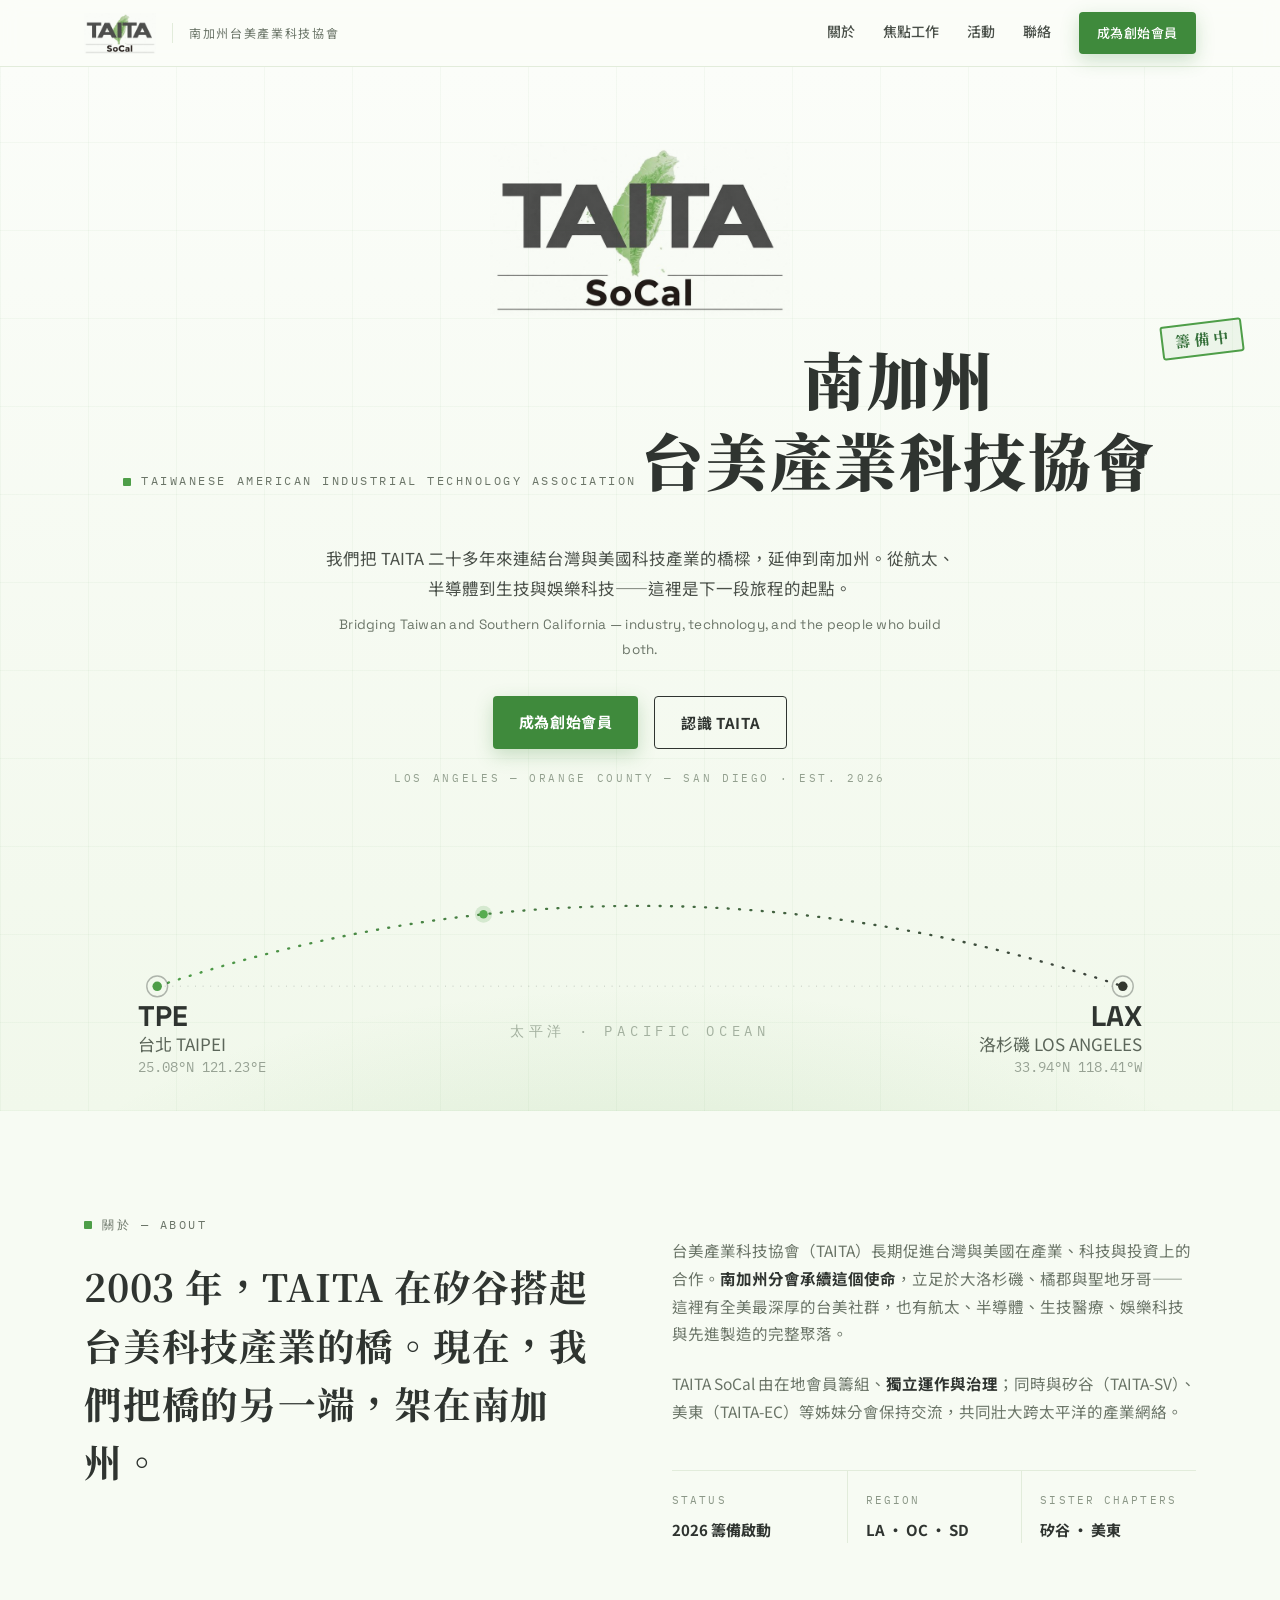
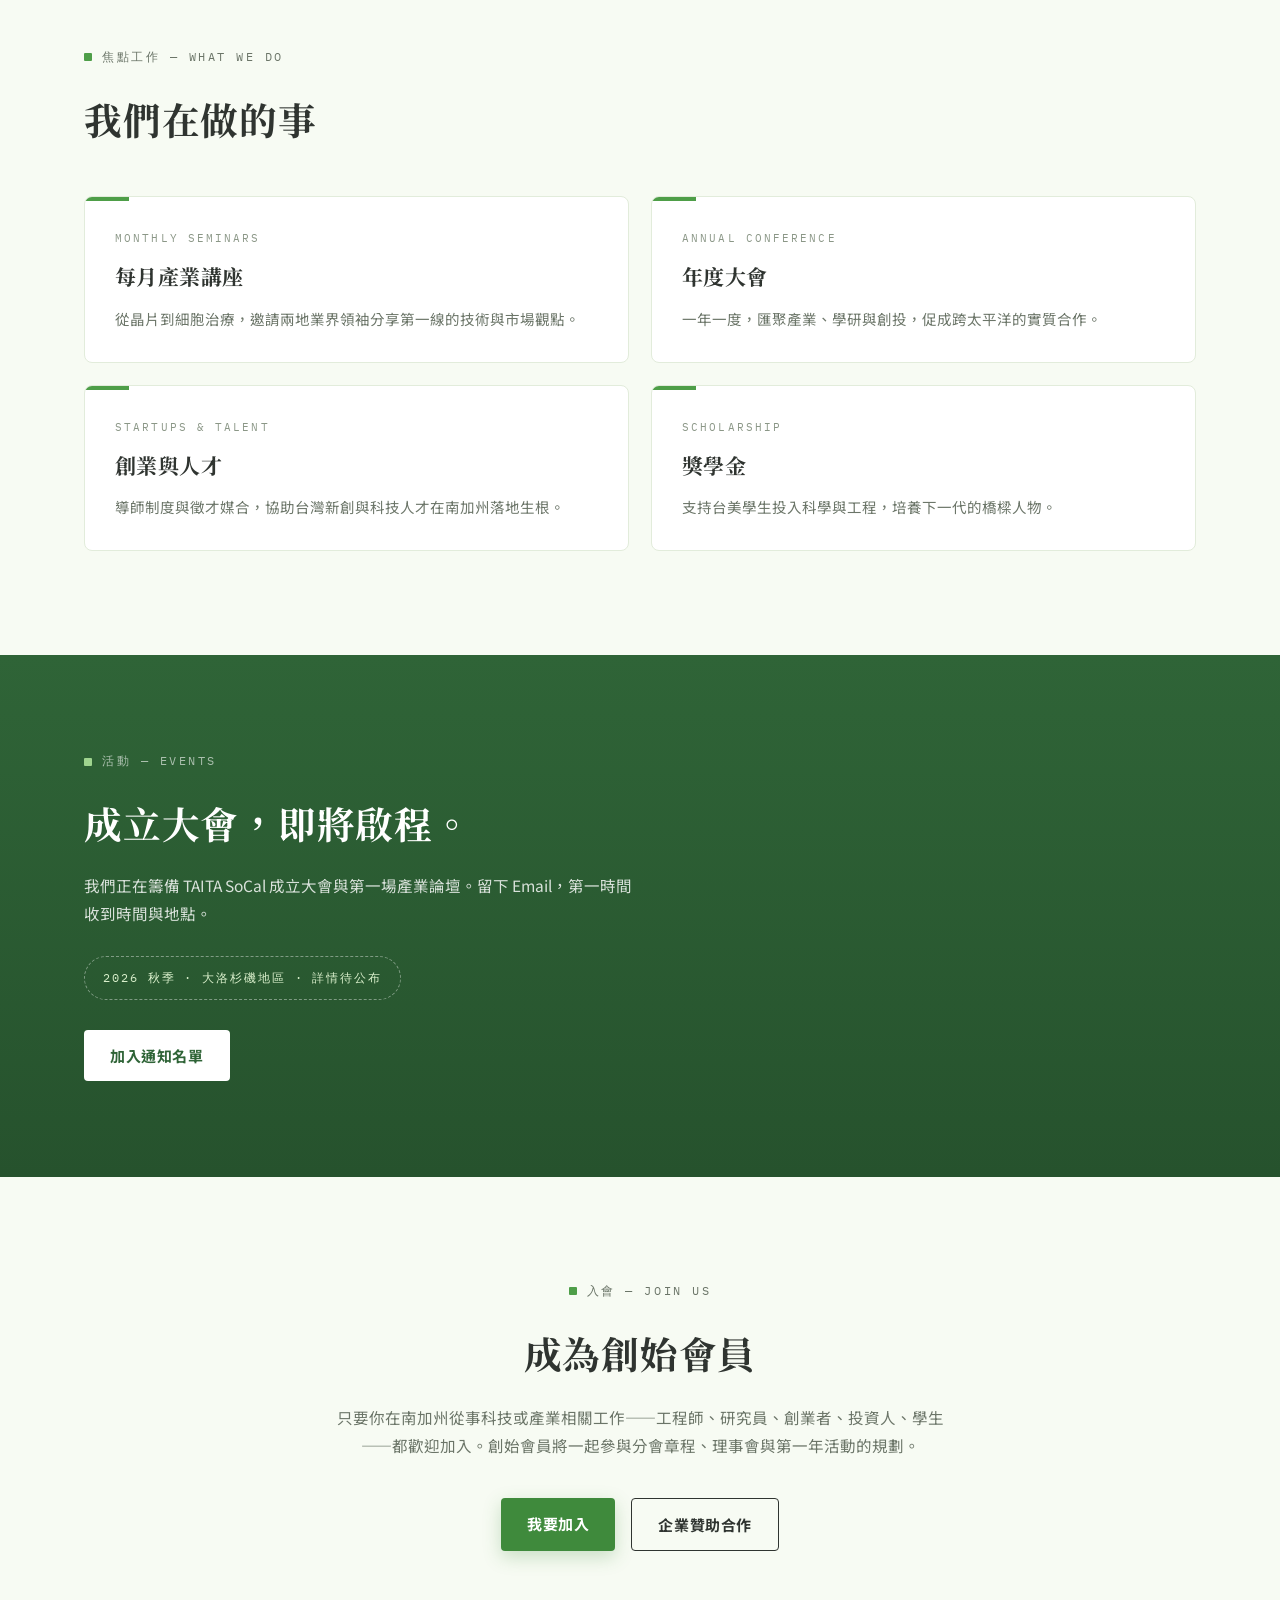
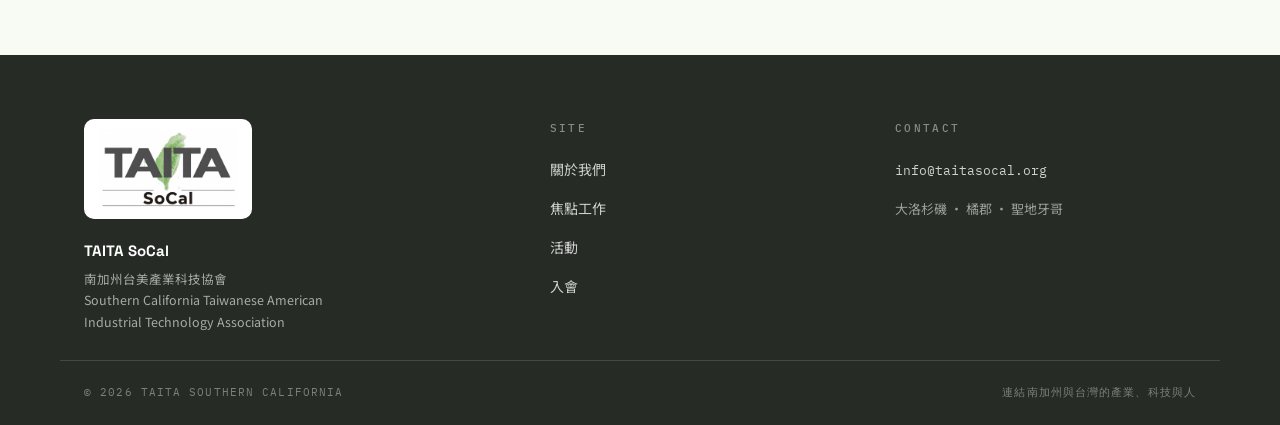
==== index.html @ 372f4e58 "Launch TAITA SoCal website" ====
<!DOCTYPE html>
<html lang="zh-Hant">
<head>
<meta charset="UTF-8">
<meta name="viewport" content="width=device-width, initial-scale=1.0">
<title>TAITA SoCal｜南加州台美產業科技協會</title>
<meta name="description" content="南加州台美產業科技協會 (TAITA SoCal) — 連結南加州與台灣的產業、科技與人。">
<link rel="icon" href="data:image/svg+xml,%3Csvg%20xmlns%3D%22http%3A//www.w3.org/2000/svg%22%20viewBox%3D%220%200%2064%2064%22%3E%3Crect%20width%3D%2264%22%20height%3D%2264%22%20rx%3D%2212%22%20fill%3D%22%234E9E48%22/%3E%3Ctext%20x%3D%2232%22%20y%3D%2246%22%20font-size%3D%2238%22%20font-weight%3D%22700%22%20text-anchor%3D%22middle%22%20fill%3D%22%23fff%22%20font-family%3D%22serif%22%3E%E5%8F%B0%3C/text%3E%3C/svg%3E">
<meta property="og:title" content="TAITA SoCal｜南加州台美產業科技協會">
<meta property="og:description" content="連結南加州與台灣的產業、科技與人。">
<meta property="og:type" content="website">
<meta property="og:url" content="https://taitasocal.org/">
<meta property="og:image" content="https://taitasocal.org/logo.jpg">
<link rel="preconnect" href="https://fonts.googleapis.com">
<link rel="preconnect" href="https://fonts.gstatic.com" crossorigin>
<link href="https://fonts.googleapis.com/css2?family=Noto+Serif+TC:wght@700;900&amp;family=Noto+Sans+TC:wght@400;500;700&amp;family=Space+Grotesk:wght@500;700&amp;family=IBM+Plex+Mono:wght@400;500&amp;display=swap" rel="stylesheet">
<style>
  :root{
    --logo:url("[data-uri]");
    --paper:#F7FBF3;       /* 白色帶一點綠 */
    --paper-top:#FBFDF9;
    --card:#FFFFFF;
    --ink:#2F3430;         /* 會徽深灰 */
    --ink-soft:#4A5049;
    --muted:#6B7568;
    --green:#4E9E48;       /* 會徽台灣島綠 */
    --green-bright:#57AC50;
    --green-deep:#35703A;
    --green-btn:#3F8A3C;
    --band-1:#2F6437;      /* 深綠段落 */
    --band-2:#26522D;
    --line:#E2ECDB;
    --line-ink:rgba(255,255,255,.14);
  }
  *{margin:0;padding:0;box-sizing:border-box}
  html{scroll-behavior:smooth}
  body{
    font-family:'Noto Sans TC','Helvetica Neue',Arial,sans-serif;
    background:var(--paper);
    color:var(--ink);
    line-height:1.8;
    -webkit-font-smoothing:antialiased;
  }
  ::selection{background:var(--green-deep);color:#fff}
  a{color:inherit;text-decoration:none}
  .mono{font-family:'IBM Plex Mono',monospace}
  .en{font-family:'Space Grotesk','Noto Sans TC',sans-serif}
  .logo-bg{
    background-image:var(--logo);
    background-size:contain;background-position:center;background-repeat:no-repeat;
  }

  /* ---------- Nav ---------- */
  .nav{
    position:sticky;top:0;z-index:50;
    background:rgba(251,253,249,.92);
    backdrop-filter:blur(10px);
    border-bottom:1px solid var(--line);
  }
  .nav-inner{
    max-width:1160px;margin:0 auto;padding:12px 24px;
    display:flex;align-items:center;gap:16px;
  }
  .nav-logo{width:72px;height:42px;flex:none;mix-blend-mode:multiply}
  .nav-zh{
    font-size:12px;color:var(--muted);letter-spacing:.14em;
    border-left:1px solid var(--line);padding-left:16px;line-height:1.6;
  }
  .nav-links{margin-left:auto;display:flex;gap:28px;align-items:center}
  .nav-links a{
    color:var(--ink-soft);font-size:14px;font-weight:500;
    padding:6px 0;border-bottom:2px solid transparent;transition:.2s;
  }
  .nav-links a:hover{color:var(--green-deep);border-bottom-color:var(--green)}
  .btn{
    display:inline-block;padding:12px 26px;border-radius:4px;
    font-weight:700;font-size:15px;letter-spacing:.04em;
    transition:transform .18s, box-shadow .18s, background .18s, color .18s;
    cursor:pointer;border:none;
  }
  .btn:hover{transform:translateY(-2px)}
  .btn:focus-visible{outline:3px solid var(--green);outline-offset:2px}
  .btn-green{background:var(--green-btn);color:#fff;box-shadow:0 6px 18px rgba(63,138,60,.25)}
  .btn-green:hover{background:var(--green-bright)}
  .btn-ink{border:1.5px solid var(--ink);color:var(--ink);background:transparent}
  .btn-ink:hover{background:var(--ink);color:#fff}
  .btn-white{background:#fff;color:var(--band-1)}
  .btn-white:hover{background:#EFF7EA}
  .nav .btn{padding:9px 18px;font-size:13px}
  .nav-links a.btn{color:#fff;border-bottom:none}
  .nav-links a.btn:hover{color:#fff}

  /* ---------- Hero ---------- */
  .hero{
    position:relative;overflow:hidden;
    background:
      radial-gradient(1000px 400px at 50% 112%, rgba(94,168,78,.16), transparent 62%),
      repeating-linear-gradient(0deg, rgba(63,138,60,.045) 0 1px, transparent 1px 88px),
      repeating-linear-gradient(90deg, rgba(63,138,60,.045) 0 1px, transparent 1px 88px),
      linear-gradient(180deg, var(--paper-top) 0%, #F1F8EB 100%);
  }
  .hero-inner{
    max-width:1160px;margin:0 auto;
    padding:76px 24px 8px;
    text-align:center;
  }
  .hero-logo{
    width:min(300px,64vw);aspect-ratio:720/414;
    margin:0 auto 22px;mix-blend-mode:multiply;
  }
  .eyebrow{
    display:inline-flex;align-items:center;gap:10px;
    font-family:'IBM Plex Mono',monospace;
    font-size:11.5px;letter-spacing:.22em;
    color:var(--muted);
    margin-bottom:26px;
  }
  .eyebrow::before{content:'';width:8px;height:8px;background:var(--green);border-radius:1px}
  .hero h1{
    font-family:'Noto Serif TC',serif;font-weight:900;
    font-size:clamp(2.2rem,5.4vw,3.9rem);
    line-height:1.3;letter-spacing:.04em;
    color:var(--ink);
    position:relative;display:inline-block;
  }
  .stamp{
    position:absolute;top:-16px;right:-86px;
    transform:rotate(-7deg);
    border:2px solid var(--green);color:var(--green-deep);
    font-family:'Noto Serif TC',serif;font-weight:700;
    font-size:15px;letter-spacing:.28em;
    padding:5px 8px 5px 12px;border-radius:3px;
    background:rgba(78,158,72,.07);
    white-space:nowrap;
  }
  .hero .lead{
    max-width:640px;margin:26px auto 10px;
    font-size:16.5px;color:var(--ink-soft);
  }
  .hero .lead-en{
    max-width:640px;margin:0 auto;
    font-size:13.5px;color:var(--muted);
    letter-spacing:.02em;
  }
  .hero-cta{margin:34px 0 20px;display:flex;gap:16px;justify-content:center;flex-wrap:wrap}
  .hero-meta{
    font-family:'IBM Plex Mono',monospace;
    font-size:11px;letter-spacing:.24em;
    color:#93A08F;
  }
  .arc-wrap{max-width:1160px;margin:0 auto;padding:0 12px 30px}
  .arc-wrap svg{width:100%;height:auto;display:block}

  /* ---------- Sections ---------- */
  .section{max-width:1160px;margin:0 auto;padding:104px 24px;scroll-margin-top:80px}
  .sec-eyebrow{
    display:flex;align-items:center;gap:10px;
    font-family:'IBM Plex Mono',monospace;
    font-size:11.5px;letter-spacing:.22em;color:var(--muted);
    margin-bottom:22px;
  }
  .sec-eyebrow::before{content:'';width:8px;height:8px;background:var(--green);border-radius:1px}
  .display{
    font-family:'Noto Serif TC',serif;font-weight:700;
    font-size:clamp(1.55rem,3.1vw,2.35rem);
    line-height:1.55;letter-spacing:.02em;color:var(--ink);
  }

  /* About */
  .about-grid{display:grid;grid-template-columns:1fr 1fr;gap:64px;align-items:start}
  .about-grid p{margin-top:22px;color:var(--muted);font-size:15.5px}
  .about-grid p strong{color:var(--ink);font-weight:700}
  .facts{
    margin-top:44px;display:grid;grid-template-columns:repeat(3,1fr);
    border-top:1px solid var(--line);
  }
  .fact{padding:20px 18px 0;border-left:1px solid var(--line)}
  .fact:first-child{border-left:none;padding-left:0}
  .fact .k{font-family:'IBM Plex Mono',monospace;font-size:10.5px;letter-spacing:.2em;color:#8B9787}
  .fact .v{margin-top:6px;font-weight:700;font-size:15px;color:var(--ink)}

  /* Focus cards */
  .cards{display:grid;grid-template-columns:repeat(2,1fr);gap:22px;margin-top:48px}
  .card{
    background:var(--card);border:1px solid var(--line);border-radius:8px;
    padding:32px 30px 30px;position:relative;overflow:hidden;
    transition:transform .22s, box-shadow .22s;
  }
  .card::before{
    content:'';position:absolute;top:0;left:0;width:44px;height:4px;background:var(--green);
  }
  .card:hover{transform:translateY(-4px);box-shadow:0 14px 34px rgba(47,52,48,.09)}
  .card .k{font-family:'IBM Plex Mono',monospace;font-size:10.5px;letter-spacing:.2em;color:#8B9787}
  .card h3{
    font-family:'Noto Serif TC',serif;font-weight:700;
    font-size:21px;color:var(--ink);margin:10px 0 10px;letter-spacing:.02em;
  }
  .card p{color:var(--muted);font-size:14.5px}

  /* Events (green band) */
  .band{background:linear-gradient(180deg,var(--band-1) 0%,var(--band-2) 100%);color:#fff}
  .band .section{padding:96px 24px}
  .band .sec-eyebrow{color:rgba(255,255,255,.6)}
  .band .sec-eyebrow::before{background:#9FD48F}
  .band .display{color:#fff}
  .band p{color:rgba(255,255,255,.82);max-width:560px;margin-top:20px;font-size:15.5px}
  .chip{
    display:inline-block;margin-top:28px;
    font-family:'IBM Plex Mono',monospace;font-size:12px;letter-spacing:.16em;
    border:1px dashed rgba(255,255,255,.4);color:#D9EFCB;
    padding:10px 18px;border-radius:999px;
  }
  .band .btn{margin-top:30px}
  .note{margin-top:16px;font-size:12px;color:rgba(255,255,255,.5)}

  /* Join */
  .join{text-align:center}
  .join .display{max-width:620px;margin:0 auto}
  .join p{max-width:620px;margin:22px auto 0;color:var(--muted);font-size:15.5px}
  .join .sec-eyebrow{justify-content:center}
  .join-cta{margin-top:38px;display:flex;gap:16px;justify-content:center;flex-wrap:wrap}

  /* Footer */
  footer{background:#262B25;color:#fff}
  .foot-inner{
    max-width:1160px;margin:0 auto;padding:64px 24px 28px;
    display:grid;grid-template-columns:1.4fr 1fr 1fr;gap:44px;
  }
  .foot-org{display:flex;gap:18px;align-items:flex-start;flex-wrap:wrap}
  .foot-logo{
    background:#fff;border-radius:10px;padding:10px 14px;width:168px;flex:none;
  }
  .foot-logo .logo-bg{width:100%;aspect-ratio:720/414}
  .foot-org .names span{display:block;font-size:12.5px;color:rgba(255,255,255,.6);line-height:1.7}
  .foot-org .names b{display:block;font-size:15px;margin-bottom:4px}
  .foot h4{font-family:'IBM Plex Mono',monospace;font-size:11px;letter-spacing:.22em;color:rgba(255,255,255,.45);margin-bottom:16px;font-weight:500}
  .foot ul{list-style:none}
  .foot li{margin-bottom:10px}
  .foot a{color:rgba(255,255,255,.78);font-size:14px}
  .foot a:hover{color:#9FD48F}
  .foot-bottom{
    max-width:1160px;margin:0 auto;padding:22px 24px;
    border-top:1px solid var(--line-ink);
    display:flex;justify-content:space-between;gap:14px;flex-wrap:wrap;
    font-family:'IBM Plex Mono',monospace;font-size:11px;letter-spacing:.1em;
    color:rgba(255,255,255,.4);
  }

  /* Reveal on scroll */
  .reveal{opacity:0;transform:translateY(20px);transition:opacity .7s ease, transform .7s ease}
  .reveal.in{opacity:1;transform:none}
  @media (prefers-reduced-motion: reduce){
    html{scroll-behavior:auto}
    .reveal{opacity:1;transform:none;transition:none}
    .btn,.card{transition:none}
  }

  /* Responsive */
  @media (max-width: 860px){
    .about-grid{grid-template-columns:1fr;gap:28px}
    .cards{grid-template-columns:1fr}
    .foot-inner{grid-template-columns:1fr;gap:36px}
    .stamp{right:-6px;top:-48px}
    .nav-zh{display:none}
  }
  @media (max-width: 720px){
    .nav-links a:not(.btn){display:none}
    .facts{grid-template-columns:1fr;border-top:none}
    .fact{border-left:none;padding-left:0;border-top:1px solid var(--line);padding-top:16px}
    .section{padding:76px 20px}
    .hero-inner{padding-top:56px}
    .coords{display:none}
  }
</style>
</head>
<body>

<!-- ============ NAV ============ -->
<nav class="nav">
  <div class="nav-inner">
    <a href="#top" class="nav-logo logo-bg" aria-label="TAITA SoCal 首頁"></a>
    <div class="nav-zh">南加州台美產業科技協會</div>
    <div class="nav-links">
      <a href="#about">關於</a>
      <a href="#focus">焦點工作</a>
      <a href="#events">活動</a>
      <a href="#contact">聯絡</a>
      <a href="#join" class="btn btn-green">成為創始會員</a>
    </div>
  </div>
</nav>

<!-- ============ HERO ============ -->
<header class="hero" id="top">
  <div class="hero-inner">
    <div class="hero-logo logo-bg" role="img" aria-label="TAITA SoCal 會徽"></div>
    <div class="eyebrow en">TAIWANESE AMERICAN INDUSTRIAL TECHNOLOGY ASSOCIATION</div>
    <h1>南加州<br>台美產業科技協會
      <span class="stamp">籌備中</span>
    </h1>
    <p class="lead">我們把 TAITA 二十多年來連結台灣與美國科技產業的橋樑，延伸到南加州。從航太、半導體到生技與娛樂科技——這裡是下一段旅程的起點。</p>
    <p class="lead-en en">Bridging Taiwan and Southern California — industry, technology, and the people who build both.</p>
    <div class="hero-cta">
      <a href="#join" class="btn btn-green">成為創始會員</a>
      <a href="#about" class="btn btn-ink">認識 TAITA</a>
    </div>
    <div class="hero-meta">LOS ANGELES — ORANGE COUNTY — SAN DIEGO · EST. 2026</div>
  </div>

  <!-- Signature: TPE ↔ LAX flight arc -->
  <div class="arc-wrap" aria-hidden="true">
    <svg viewBox="0 0 1200 300" xmlns="http://www.w3.org/2000/svg" role="img" aria-label="台北到洛杉磯的航線示意圖">
      <defs>
        <linearGradient id="arcGrad" x1="0" y1="0" x2="1" y2="0">
          <stop offset="0" stop-color="#4E9E48"/>
          <stop offset="1" stop-color="#3B403B"/>
        </linearGradient>
      </defs>
      <!-- horizon baseline -->
      <line x1="90" y1="200" x2="1110" y2="200" stroke="rgba(47,52,48,.16)" stroke-dasharray="1 7" stroke-width="1.5"/>
      <!-- flight path -->
      <path id="flightPath" d="M 90 200 Q 600 30 1110 200" fill="none"
            stroke="url(#arcGrad)" stroke-width="2.5" stroke-linecap="round" stroke-dasharray="1 11"/>
      <!-- traveling dot -->
      <g id="flyer">
        <circle r="9" fill="#4E9E48" opacity="0.18"/>
        <circle r="4.5" fill="#57AC50"/>
        <animateMotion dur="7s" repeatCount="indefinite" rotate="none">
          <mpath href="#flightPath"/>
        </animateMotion>
      </g>
      <!-- TPE endpoint -->
      <circle cx="90" cy="200" r="11" fill="none" stroke="rgba(47,52,48,.35)" stroke-width="1.5"/>
      <circle cx="90" cy="200" r="5" fill="#4E9E48"/>
      <text x="70" y="242" fill="#2F3430" font-family="'Space Grotesk',sans-serif" font-weight="700" font-size="30">TPE</text>
      <text x="70" y="268" fill="#5C665A" font-family="'Noto Sans TC',sans-serif" font-size="18">台北 TAIPEI</text>
      <text class="coords" x="70" y="291" fill="#97A294" font-family="'IBM Plex Mono',monospace" font-size="15">25.08°N 121.23°E</text>
      <!-- LAX endpoint -->
      <circle cx="1110" cy="200" r="11" fill="none" stroke="rgba(47,52,48,.35)" stroke-width="1.5"/>
      <circle cx="1110" cy="200" r="5" fill="#33382F"/>
      <text x="1130" y="242" text-anchor="end" fill="#2F3430" font-family="'Space Grotesk',sans-serif" font-weight="700" font-size="30">LAX</text>
      <text x="1130" y="268" text-anchor="end" fill="#5C665A" font-family="'Noto Sans TC',sans-serif" font-size="18">洛杉磯 LOS ANGELES</text>
      <text class="coords" x="1130" y="291" text-anchor="end" fill="#97A294" font-family="'IBM Plex Mono',monospace" font-size="15">33.94°N 118.41°W</text>
      <!-- ocean label -->
      <text x="600" y="252" text-anchor="middle" fill="#A3B09F" font-family="'IBM Plex Mono',monospace" font-size="15" letter-spacing="5">太平洋 · PACIFIC OCEAN</text>
    </svg>
  </div>
</header>

<!-- ============ ABOUT ============ -->
<section id="about" class="section">
  <div class="about-grid">
    <div class="reveal">
      <div class="sec-eyebrow">關於 — ABOUT</div>
      <h2 class="display">2003 年，TAITA 在矽谷搭起台美科技產業的橋。現在，我們把橋的另一端，架在南加州。</h2>
    </div>
    <div class="reveal">
      <p>台美產業科技協會（TAITA）長期促進台灣與美國在產業、科技與投資上的合作。<strong>南加州分會承續這個使命</strong>，立足於大洛杉磯、橘郡與聖地牙哥——這裡有全美最深厚的台美社群，也有航太、半導體、生技醫療、娛樂科技與先進製造的完整聚落。</p>
      <p>TAITA SoCal 由在地會員籌組、<strong>獨立運作與治理</strong>；同時與矽谷（TAITA-SV）、美東（TAITA-EC）等姊妹分會保持交流，共同壯大跨太平洋的產業網絡。</p>
      <div class="facts">
        <div class="fact"><div class="k en">STATUS</div><div class="v">2026 籌備啟動</div></div>
        <div class="fact"><div class="k en">REGION</div><div class="v">LA · OC · SD</div></div>
        <div class="fact"><div class="k en">SISTER CHAPTERS</div><div class="v">矽谷 · 美東</div></div>
      </div>
    </div>
  </div>
</section>

<!-- ============ FOCUS ============ -->
<section id="focus" class="section" style="padding-top:0">
  <div class="reveal">
    <div class="sec-eyebrow">焦點工作 — WHAT WE DO</div>
    <h2 class="display">我們在做的事</h2>
  </div>
  <div class="cards">
    <div class="card reveal">
      <div class="k en">MONTHLY SEMINARS</div>
      <h3>每月產業講座</h3>
      <p>從晶片到細胞治療，邀請兩地業界領袖分享第一線的技術與市場觀點。</p>
    </div>
    <div class="card reveal">
      <div class="k en">ANNUAL CONFERENCE</div>
      <h3>年度大會</h3>
      <p>一年一度，匯聚產業、學研與創投，促成跨太平洋的實質合作。</p>
    </div>
    <div class="card reveal">
      <div class="k en">STARTUPS &amp; TALENT</div>
      <h3>創業與人才</h3>
      <p>導師制度與徵才媒合，協助台灣新創與科技人才在南加州落地生根。</p>
    </div>
    <div class="card reveal">
      <div class="k en">SCHOLARSHIP</div>
      <h3>獎學金</h3>
      <p>支持台美學生投入科學與工程，培養下一代的橋樑人物。</p>
    </div>
  </div>
</section>

<!-- ============ EVENTS ============ -->
<div class="band" id="events">
  <section class="section">
    <div class="reveal">
      <div class="sec-eyebrow">活動 — EVENTS</div>
      <h2 class="display">成立大會，即將啟程。</h2>
      <p>我們正在籌備 TAITA SoCal 成立大會與第一場產業論壇。留下 Email，第一時間收到時間與地點。</p>
      <div class="chip">2026 秋季 · 大洛杉磯地區 · 詳情待公布</div>
      <div>
        <a class="btn btn-white" href="mailto:info@taitasocal.org?subject=%E5%8A%A0%E5%85%A5%20TAITA%20SoCal%20%E6%88%90%E7%AB%8B%E9%80%9A%E7%9F%A5%E5%90%8D%E5%96%AE">加入通知名單</a>
      </div>
    </div>
  </section>
</div>

<!-- ============ JOIN ============ -->
<section id="join" class="section join">
  <div class="reveal">
    <div class="sec-eyebrow">入會 — JOIN US</div>
    <h2 class="display">成為創始會員</h2>
    <p>只要你在南加州從事科技或產業相關工作——工程師、研究員、創業者、投資人、學生——都歡迎加入。創始會員將一起參與分會章程、理事會與第一年活動的規劃。</p>
    <div class="join-cta">
      <a class="btn btn-green" href="mailto:info@taitasocal.org?subject=TAITA%20SoCal%20%E5%85%A5%E6%9C%83%E6%84%8F%E9%A1%98">我要加入</a>
      <a class="btn btn-ink" href="mailto:info@taitasocal.org?subject=%E4%BC%81%E6%A5%AD%E8%B4%8A%E5%8A%A9%E5%90%88%E4%BD%9C">企業贊助合作</a>
    </div>
  </div>
</section>

<!-- ============ FOOTER ============ -->
<footer id="contact">
  <div class="foot-inner">
    <div class="foot-org">
      <div class="foot-logo"><div class="logo-bg" role="img" aria-label="TAITA SoCal 會徽"></div></div>
      <div class="names">
        <b class="en">TAITA SoCal</b>
        <span>南加州台美產業科技協會<br>Southern California Taiwanese American<br>Industrial Technology Association</span>
      </div>
    </div>
    <div class="foot">
      <h4>SITE</h4>
      <ul>
        <li><a href="#about">關於我們</a></li>
        <li><a href="#focus">焦點工作</a></li>
        <li><a href="#events">活動</a></li>
        <li><a href="#join">入會</a></li>
      </ul>
    </div>
    <div class="foot">
      <h4>CONTACT</h4>
      <ul>
        <li><a href="mailto:info@taitasocal.org" class="mono" style="font-size:13px">info@taitasocal.org</a></li>
        <li><span style="color:rgba(255,255,255,.55);font-size:13px">大洛杉磯 · 橘郡 · 聖地牙哥</span></li>
      </ul>
    </div>
  </div>
  <div class="foot-bottom">
    <span>© 2026 TAITA SOUTHERN CALIFORNIA</span>
    <span>連結南加州與台灣的產業、科技與人</span>
  </div>
</footer>

<script>
  // Scroll reveal
  const prefersReduced = window.matchMedia('(prefers-reduced-motion: reduce)').matches;
  if (prefersReduced) {
    const flyer = document.getElementById('flyer');
    if (flyer) flyer.remove();
    document.querySelectorAll('.reveal').forEach(el => el.classList.add('in'));
  } else {
    const io = new IntersectionObserver((entries) => {
      entries.forEach(e => {
        if (e.isIntersecting) { e.target.classList.add('in'); io.unobserve(e.target); }
      });
    }, { threshold: 0.15 });
    document.querySelectorAll('.reveal').forEach(el => io.observe(el));
  }
</script>
</body>
</html>
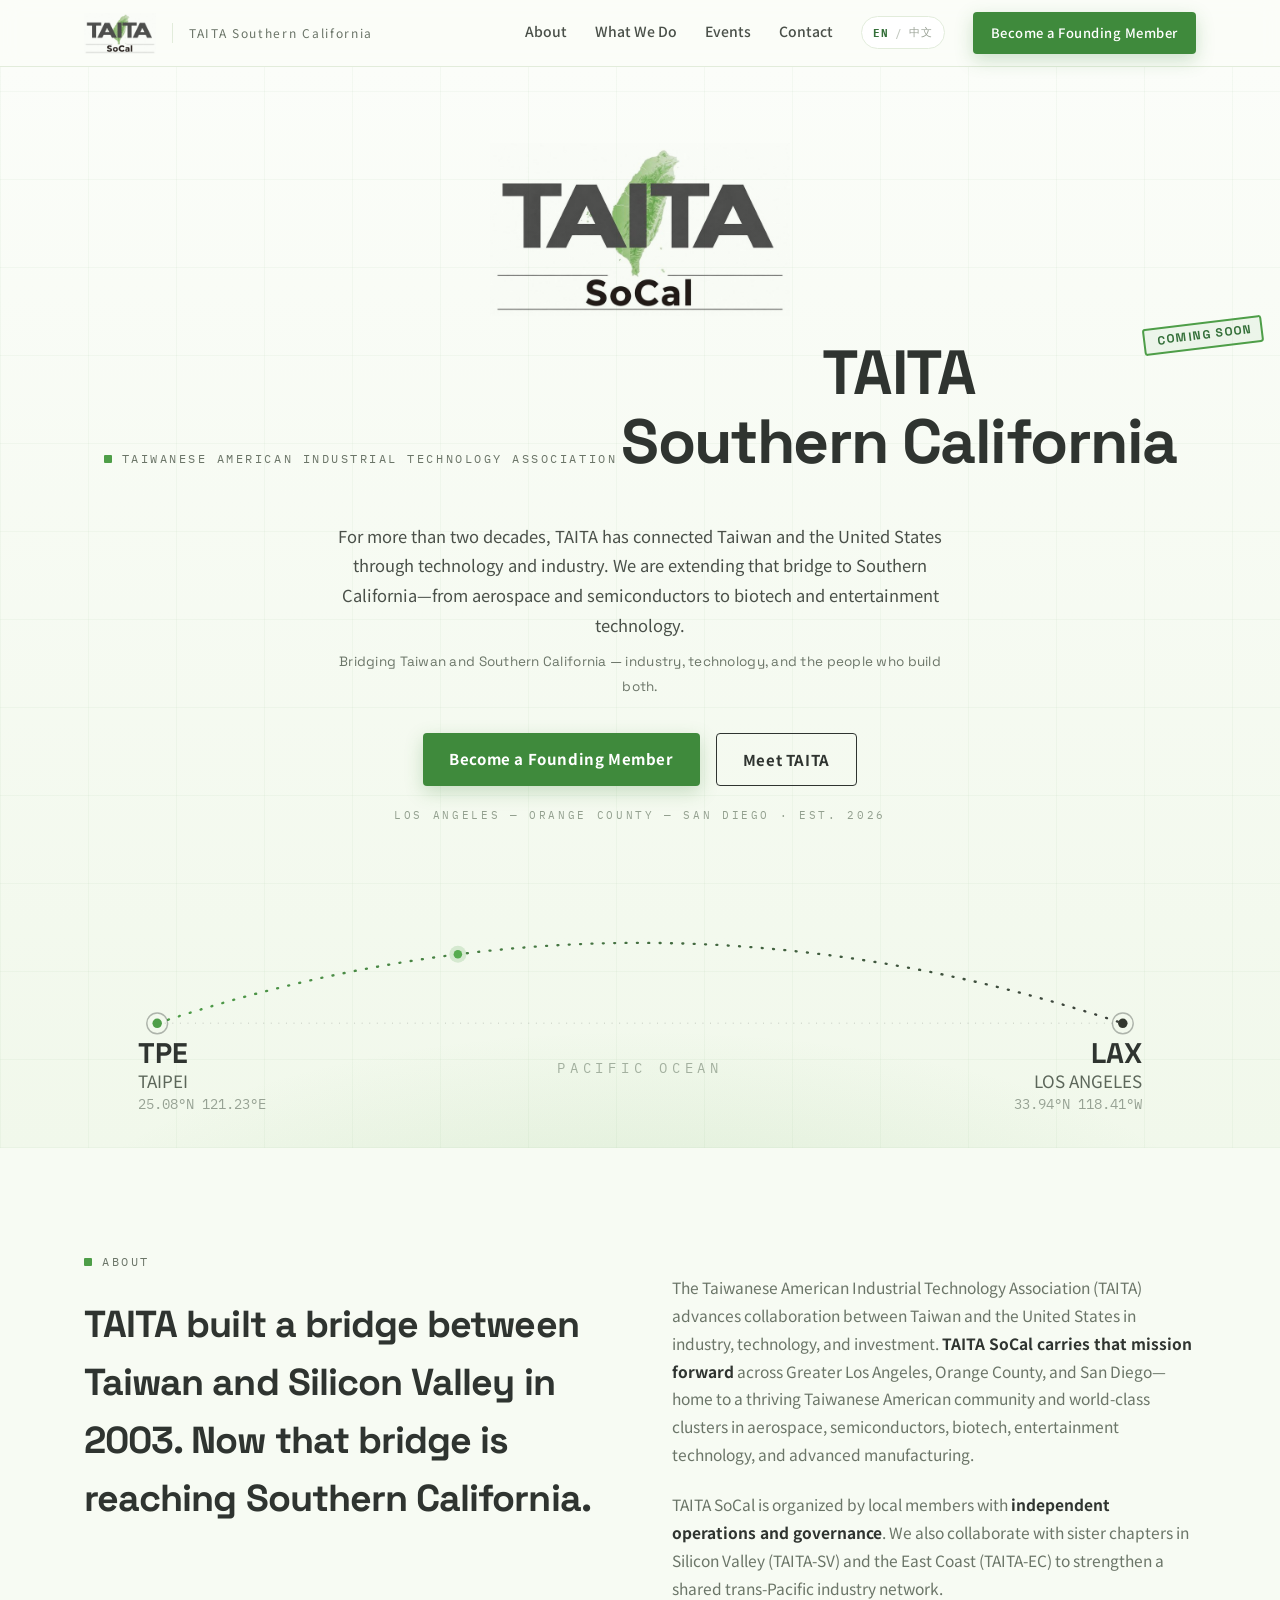
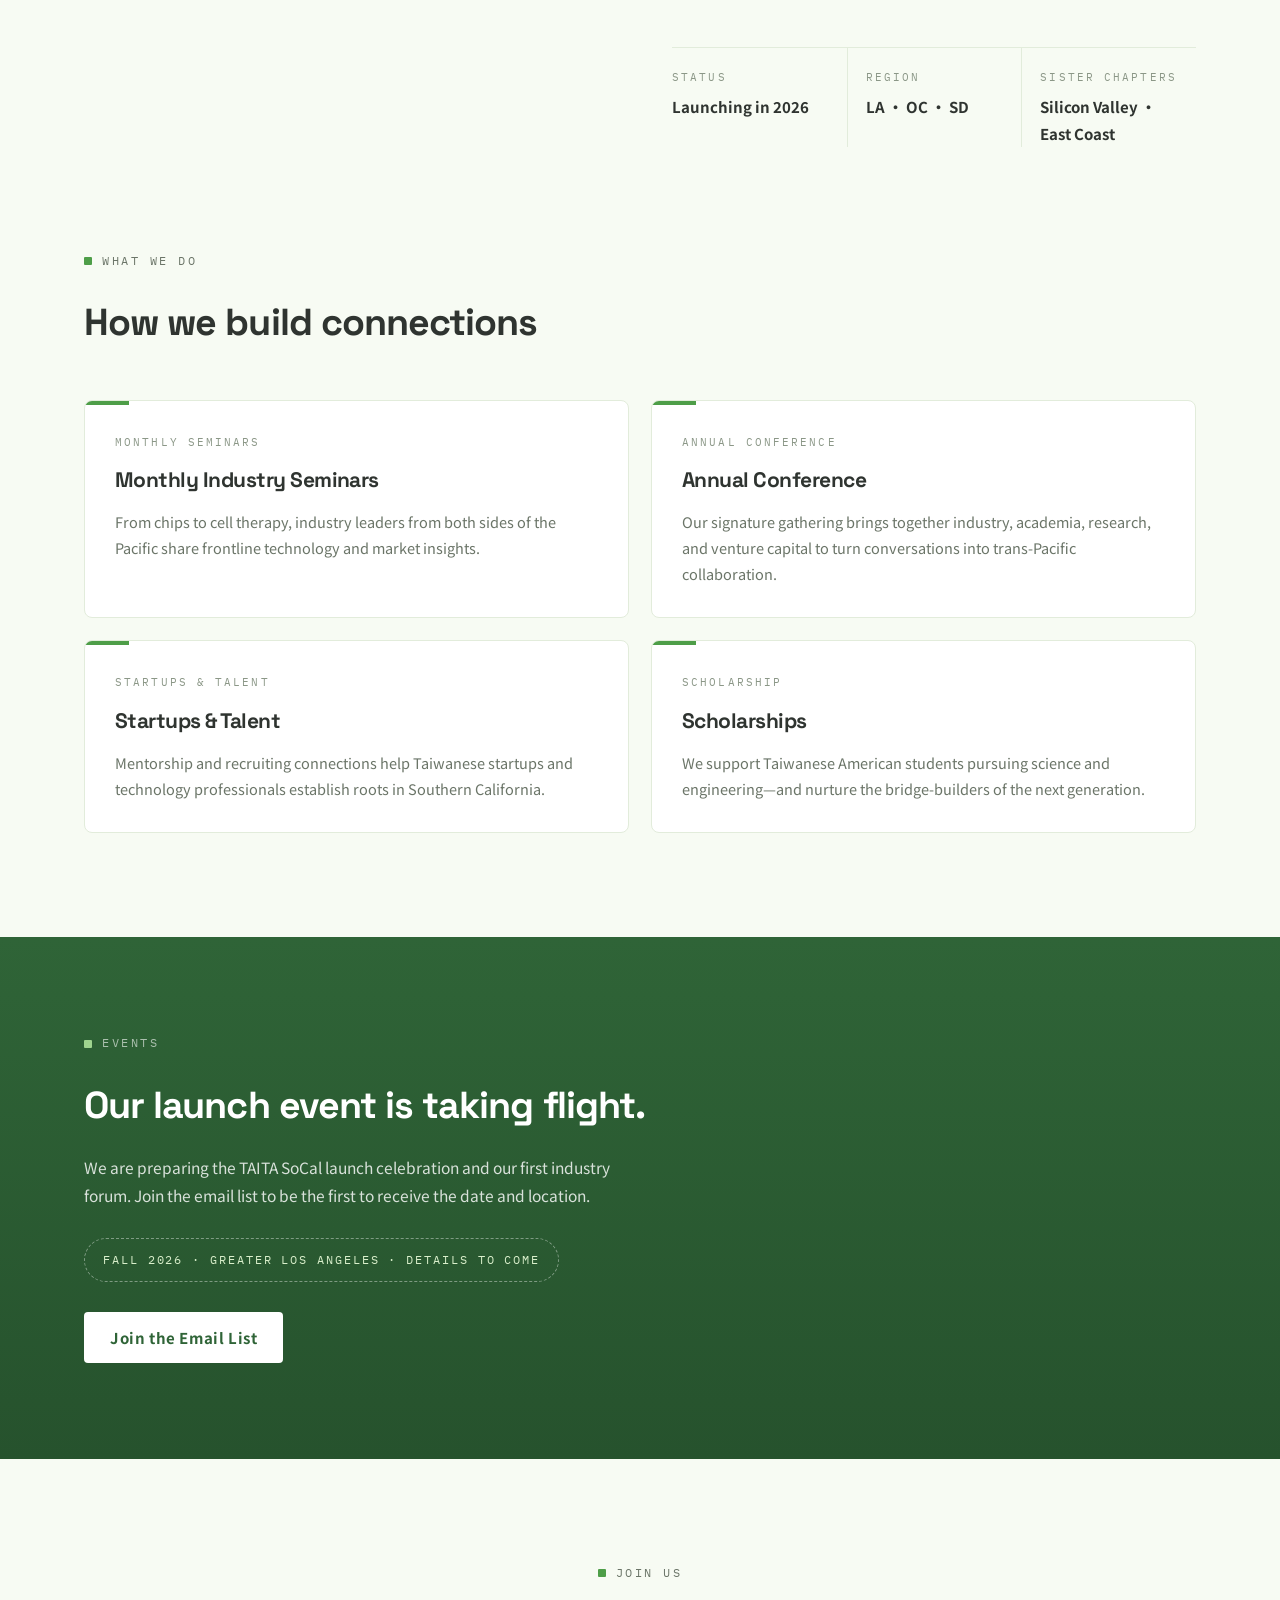
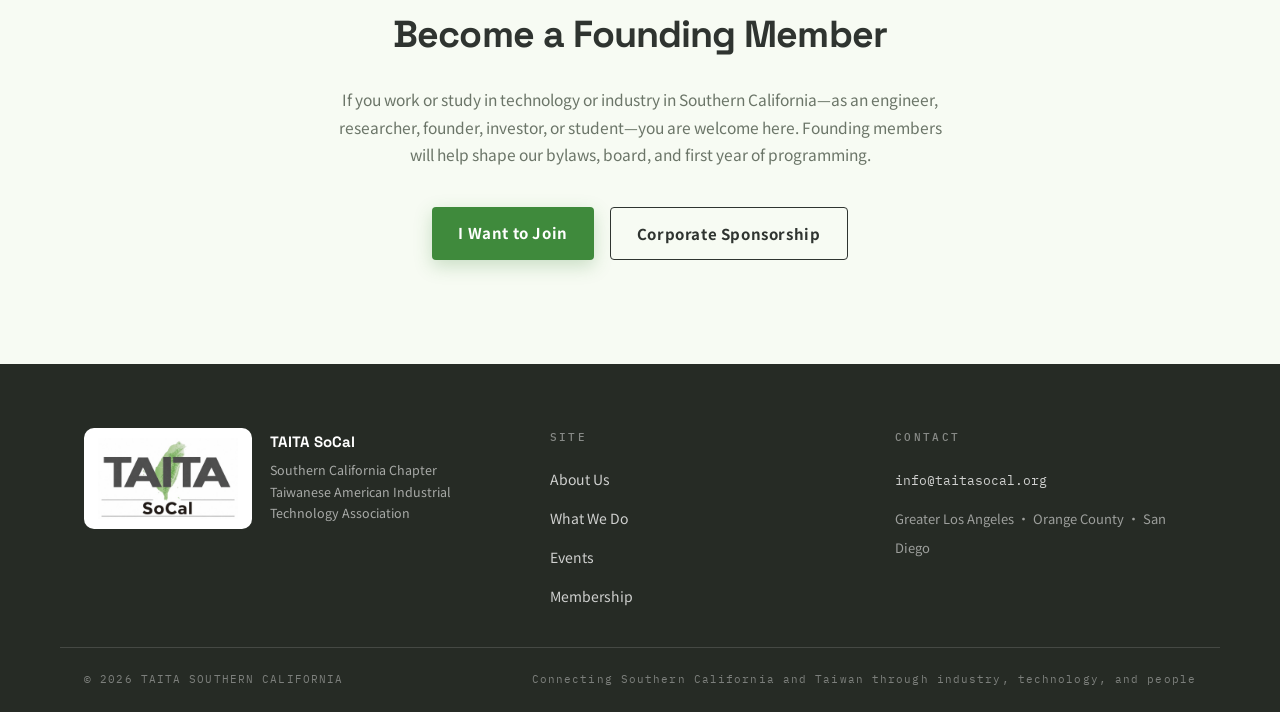
==== commit 2954d602: "Add bilingual language switch" ====
--- a/index.html
+++ b/index.html
@@ -89,6 +89,17 @@
   .nav .btn{padding:9px 18px;font-size:13px}
   .nav-links a.btn{color:#fff;border-bottom:none}
   .nav-links a.btn:hover{color:#fff}
+  .lang-toggle{
+    flex:none;display:inline-flex;align-items:center;gap:6px;
+    padding:8px 11px;border:1px solid var(--line);border-radius:999px;
+    background:#fff;color:#9AA296;cursor:pointer;
+    font-family:'IBM Plex Mono',monospace;font-size:10.5px;font-weight:500;
+    letter-spacing:.08em;transition:border-color .2s,box-shadow .2s;
+  }
+  .lang-toggle:hover{border-color:var(--green);box-shadow:0 4px 14px rgba(63,138,60,.12)}
+  .lang-toggle:focus-visible{outline:3px solid var(--green);outline-offset:2px}
+  .lang-toggle .active{color:var(--green-deep);font-weight:700}
+  .lang-divider{color:#C3C9C0}
 
   /* ---------- Hero ---------- */
   .hero{
@@ -165,6 +176,13 @@
     font-size:clamp(1.55rem,3.1vw,2.35rem);
     line-height:1.55;letter-spacing:.02em;color:var(--ink);
   }
+  html[lang="en"] .hero h1,
+  html[lang="en"] .display,
+  html[lang="en"] .card h3{
+    font-family:'Space Grotesk',sans-serif;letter-spacing:-.025em;
+  }
+  html[lang="en"] .hero h1{line-height:1.12}
+  html[lang="en"] .stamp{font-family:'Space Grotesk',sans-serif;letter-spacing:.12em;font-size:12px}
 
   /* About */
   .about-grid{display:grid;grid-template-columns:1fr 1fr;gap:64px;align-items:start}
@@ -262,6 +280,7 @@
     .foot-inner{grid-template-columns:1fr;gap:36px}
     .stamp{right:-6px;top:-48px}
     .nav-zh{display:none}
+    .nav-links{gap:12px}
   }
   @media (max-width: 720px){
     .nav-links a:not(.btn){display:none}
@@ -270,6 +289,10 @@
     .section{padding:76px 20px}
     .hero-inner{padding-top:56px}
     .coords{display:none}
+    .nav-inner{padding-left:16px;padding-right:16px}
+    .nav-logo{width:62px;height:36px}
+    .nav .btn{padding:9px 12px;font-size:12px}
+    .lang-toggle{padding:8px 9px;font-size:10px}
   }
 </style>
 </head>
@@ -278,14 +301,17 @@
 <!-- ============ NAV ============ -->
 <nav class="nav">
   <div class="nav-inner">
-    <a href="#top" class="nav-logo logo-bg" aria-label="TAITA SoCal 首頁"></a>
-    <div class="nav-zh">南加州台美產業科技協會</div>
+    <a href="#top" class="nav-logo logo-bg" aria-label="TAITA SoCal 首頁" data-i18n-aria="homeAria"></a>
+    <div class="nav-zh" data-i18n="orgShort">南加州台美產業科技協會</div>
     <div class="nav-links">
-      <a href="#about">關於</a>
-      <a href="#focus">焦點工作</a>
-      <a href="#events">活動</a>
-      <a href="#contact">聯絡</a>
-      <a href="#join" class="btn btn-green">成為創始會員</a>
+      <a href="#about" data-i18n="navAbout">關於</a>
+      <a href="#focus" data-i18n="navFocus">焦點工作</a>
+      <a href="#events" data-i18n="navEvents">活動</a>
+      <a href="#contact" data-i18n="navContact">聯絡</a>
+      <button class="lang-toggle" id="langToggle" type="button" aria-label="Switch to English" aria-pressed="false">
+        <span id="langEn">EN</span><span class="lang-divider" aria-hidden="true">/</span><span id="langZh" class="active">中文</span>
+      </button>
+      <a href="#join" class="btn btn-green" data-i18n="foundingMember">成為創始會員</a>
     </div>
   </div>
 </nav>
@@ -293,23 +319,23 @@
 <!-- ============ HERO ============ -->
 <header class="hero" id="top">
   <div class="hero-inner">
-    <div class="hero-logo logo-bg" role="img" aria-label="TAITA SoCal 會徽"></div>
+    <div class="hero-logo logo-bg" role="img" aria-label="TAITA SoCal 會徽" data-i18n-aria="emblemAria"></div>
     <div class="eyebrow en">TAIWANESE AMERICAN INDUSTRIAL TECHNOLOGY ASSOCIATION</div>
-    <h1>南加州<br>台美產業科技協會
-      <span class="stamp">籌備中</span>
+    <h1><span data-i18n="heroTitle">南加州<br>台美產業科技協會</span>
+      <span class="stamp" data-i18n="preparing">籌備中</span>
     </h1>
-    <p class="lead">我們把 TAITA 二十多年來連結台灣與美國科技產業的橋樑，延伸到南加州。從航太、半導體到生技與娛樂科技——這裡是下一段旅程的起點。</p>
-    <p class="lead-en en">Bridging Taiwan and Southern California — industry, technology, and the people who build both.</p>
+    <p class="lead" data-i18n="heroLead">我們把 TAITA 二十多年來連結台灣與美國科技產業的橋樑，延伸到南加州。從航太、半導體到生技與娛樂科技——這裡是下一段旅程的起點。</p>
+    <p class="lead-en en" data-i18n="heroTagline">Bridging Taiwan and Southern California — industry, technology, and the people who build both.</p>
     <div class="hero-cta">
-      <a href="#join" class="btn btn-green">成為創始會員</a>
-      <a href="#about" class="btn btn-ink">認識 TAITA</a>
+      <a href="#join" class="btn btn-green" data-i18n="foundingMember">成為創始會員</a>
+      <a href="#about" class="btn btn-ink" data-i18n="meetTaita">認識 TAITA</a>
     </div>
     <div class="hero-meta">LOS ANGELES — ORANGE COUNTY — SAN DIEGO · EST. 2026</div>
   </div>
 
   <!-- Signature: TPE ↔ LAX flight arc -->
   <div class="arc-wrap" aria-hidden="true">
-    <svg viewBox="0 0 1200 300" xmlns="http://www.w3.org/2000/svg" role="img" aria-label="台北到洛杉磯的航線示意圖">
+    <svg viewBox="0 0 1200 300" xmlns="http://www.w3.org/2000/svg" role="img" aria-label="台北到洛杉磯的航線示意圖" data-i18n-aria="flightAria">
       <defs>
         <linearGradient id="arcGrad" x1="0" y1="0" x2="1" y2="0">
           <stop offset="0" stop-color="#4E9E48"/>
@@ -333,16 +359,16 @@
       <circle cx="90" cy="200" r="11" fill="none" stroke="rgba(47,52,48,.35)" stroke-width="1.5"/>
       <circle cx="90" cy="200" r="5" fill="#4E9E48"/>
       <text x="70" y="242" fill="#2F3430" font-family="'Space Grotesk',sans-serif" font-weight="700" font-size="30">TPE</text>
-      <text x="70" y="268" fill="#5C665A" font-family="'Noto Sans TC',sans-serif" font-size="18">台北 TAIPEI</text>
+      <text x="70" y="268" fill="#5C665A" font-family="'Noto Sans TC',sans-serif" font-size="18" data-i18n="taipei">台北 TAIPEI</text>
       <text class="coords" x="70" y="291" fill="#97A294" font-family="'IBM Plex Mono',monospace" font-size="15">25.08°N 121.23°E</text>
       <!-- LAX endpoint -->
       <circle cx="1110" cy="200" r="11" fill="none" stroke="rgba(47,52,48,.35)" stroke-width="1.5"/>
       <circle cx="1110" cy="200" r="5" fill="#33382F"/>
       <text x="1130" y="242" text-anchor="end" fill="#2F3430" font-family="'Space Grotesk',sans-serif" font-weight="700" font-size="30">LAX</text>
-      <text x="1130" y="268" text-anchor="end" fill="#5C665A" font-family="'Noto Sans TC',sans-serif" font-size="18">洛杉磯 LOS ANGELES</text>
+      <text x="1130" y="268" text-anchor="end" fill="#5C665A" font-family="'Noto Sans TC',sans-serif" font-size="18" data-i18n="losAngeles">洛杉磯 LOS ANGELES</text>
       <text class="coords" x="1130" y="291" text-anchor="end" fill="#97A294" font-family="'IBM Plex Mono',monospace" font-size="15">33.94°N 118.41°W</text>
       <!-- ocean label -->
-      <text x="600" y="252" text-anchor="middle" fill="#A3B09F" font-family="'IBM Plex Mono',monospace" font-size="15" letter-spacing="5">太平洋 · PACIFIC OCEAN</text>
+      <text x="600" y="252" text-anchor="middle" fill="#A3B09F" font-family="'IBM Plex Mono',monospace" font-size="15" letter-spacing="5" data-i18n="pacific">太平洋 · PACIFIC OCEAN</text>
     </svg>
   </div>
 </header>
@@ -351,16 +377,16 @@
 <section id="about" class="section">
   <div class="about-grid">
     <div class="reveal">
-      <div class="sec-eyebrow">關於 — ABOUT</div>
-      <h2 class="display">2003 年，TAITA 在矽谷搭起台美科技產業的橋。現在，我們把橋的另一端，架在南加州。</h2>
+      <div class="sec-eyebrow" data-i18n="aboutEyebrow">關於 — ABOUT</div>
+      <h2 class="display" data-i18n="aboutTitle">2003 年，TAITA 在矽谷搭起台美科技產業的橋。現在，我們把橋的另一端，架在南加州。</h2>
     </div>
     <div class="reveal">
-      <p>台美產業科技協會（TAITA）長期促進台灣與美國在產業、科技與投資上的合作。<strong>南加州分會承續這個使命</strong>，立足於大洛杉磯、橘郡與聖地牙哥——這裡有全美最深厚的台美社群，也有航太、半導體、生技醫療、娛樂科技與先進製造的完整聚落。</p>
-      <p>TAITA SoCal 由在地會員籌組、<strong>獨立運作與治理</strong>；同時與矽谷（TAITA-SV）、美東（TAITA-EC）等姊妹分會保持交流，共同壯大跨太平洋的產業網絡。</p>
+      <p data-i18n="aboutP1">台美產業科技協會（TAITA）長期促進台灣與美國在產業、科技與投資上的合作。<strong>南加州分會承續這個使命</strong>，立足於大洛杉磯、橘郡與聖地牙哥——這裡有全美最深厚的台美社群，也有航太、半導體、生技醫療、娛樂科技與先進製造的完整聚落。</p>
+      <p data-i18n="aboutP2">TAITA SoCal 由在地會員籌組、<strong>獨立運作與治理</strong>；同時與矽谷（TAITA-SV）、美東（TAITA-EC）等姊妹分會保持交流，共同壯大跨太平洋的產業網絡。</p>
       <div class="facts">
-        <div class="fact"><div class="k en">STATUS</div><div class="v">2026 籌備啟動</div></div>
+        <div class="fact"><div class="k en">STATUS</div><div class="v" data-i18n="statusValue">2026 籌備啟動</div></div>
         <div class="fact"><div class="k en">REGION</div><div class="v">LA · OC · SD</div></div>
-        <div class="fact"><div class="k en">SISTER CHAPTERS</div><div class="v">矽谷 · 美東</div></div>
+        <div class="fact"><div class="k en">SISTER CHAPTERS</div><div class="v" data-i18n="sisterValue">矽谷 · 美東</div></div>
       </div>
     </div>
   </div>
@@ -369,29 +395,29 @@
 <!-- ============ FOCUS ============ -->
 <section id="focus" class="section" style="padding-top:0">
   <div class="reveal">
-    <div class="sec-eyebrow">焦點工作 — WHAT WE DO</div>
-    <h2 class="display">我們在做的事</h2>
+    <div class="sec-eyebrow" data-i18n="focusEyebrow">焦點工作 — WHAT WE DO</div>
+    <h2 class="display" data-i18n="focusTitle">我們在做的事</h2>
   </div>
   <div class="cards">
     <div class="card reveal">
       <div class="k en">MONTHLY SEMINARS</div>
-      <h3>每月產業講座</h3>
-      <p>從晶片到細胞治療，邀請兩地業界領袖分享第一線的技術與市場觀點。</p>
+      <h3 data-i18n="seminarTitle">每月產業講座</h3>
+      <p data-i18n="seminarText">從晶片到細胞治療，邀請兩地業界領袖分享第一線的技術與市場觀點。</p>
     </div>
     <div class="card reveal">
       <div class="k en">ANNUAL CONFERENCE</div>
-      <h3>年度大會</h3>
-      <p>一年一度，匯聚產業、學研與創投，促成跨太平洋的實質合作。</p>
+      <h3 data-i18n="conferenceTitle">年度大會</h3>
+      <p data-i18n="conferenceText">一年一度，匯聚產業、學研與創投，促成跨太平洋的實質合作。</p>
     </div>
     <div class="card reveal">
       <div class="k en">STARTUPS &amp; TALENT</div>
-      <h3>創業與人才</h3>
-      <p>導師制度與徵才媒合，協助台灣新創與科技人才在南加州落地生根。</p>
+      <h3 data-i18n="talentTitle">創業與人才</h3>
+      <p data-i18n="talentText">導師制度與徵才媒合，協助台灣新創與科技人才在南加州落地生根。</p>
     </div>
     <div class="card reveal">
       <div class="k en">SCHOLARSHIP</div>
-      <h3>獎學金</h3>
-      <p>支持台美學生投入科學與工程，培養下一代的橋樑人物。</p>
+      <h3 data-i18n="scholarshipTitle">獎學金</h3>
+      <p data-i18n="scholarshipText">支持台美學生投入科學與工程，培養下一代的橋樑人物。</p>
     </div>
   </div>
 </section>
@@ -400,12 +426,12 @@
 <div class="band" id="events">
   <section class="section">
     <div class="reveal">
-      <div class="sec-eyebrow">活動 — EVENTS</div>
-      <h2 class="display">成立大會，即將啟程。</h2>
-      <p>我們正在籌備 TAITA SoCal 成立大會與第一場產業論壇。留下 Email，第一時間收到時間與地點。</p>
-      <div class="chip">2026 秋季 · 大洛杉磯地區 · 詳情待公布</div>
+      <div class="sec-eyebrow" data-i18n="eventsEyebrow">活動 — EVENTS</div>
+      <h2 class="display" data-i18n="eventsTitle">成立大會，即將啟程。</h2>
+      <p data-i18n="eventsText">我們正在籌備 TAITA SoCal 成立大會與第一場產業論壇。留下 Email，第一時間收到時間與地點。</p>
+      <div class="chip" data-i18n="eventsChip">2026 秋季 · 大洛杉磯地區 · 詳情待公布</div>
       <div>
-        <a class="btn btn-white" href="mailto:info@taitasocal.org?subject=%E5%8A%A0%E5%85%A5%20TAITA%20SoCal%20%E6%88%90%E7%AB%8B%E9%80%9A%E7%9F%A5%E5%90%8D%E5%96%AE">加入通知名單</a>
+        <a class="btn btn-white" href="mailto:info@taitasocal.org?subject=%E5%8A%A0%E5%85%A5%20TAITA%20SoCal%20%E6%88%90%E7%AB%8B%E9%80%9A%E7%9F%A5%E5%90%8D%E5%96%AE" data-i18n="notifyButton" data-i18n-href="notifyHref">加入通知名單</a>
       </div>
     </div>
   </section>
@@ -414,12 +440,12 @@
 <!-- ============ JOIN ============ -->
 <section id="join" class="section join">
   <div class="reveal">
-    <div class="sec-eyebrow">入會 — JOIN US</div>
-    <h2 class="display">成為創始會員</h2>
-    <p>只要你在南加州從事科技或產業相關工作——工程師、研究員、創業者、投資人、學生——都歡迎加入。創始會員將一起參與分會章程、理事會與第一年活動的規劃。</p>
+    <div class="sec-eyebrow" data-i18n="joinEyebrow">入會 — JOIN US</div>
+    <h2 class="display" data-i18n="foundingMember">成為創始會員</h2>
+    <p data-i18n="joinText">只要你在南加州從事科技或產業相關工作——工程師、研究員、創業者、投資人、學生——都歡迎加入。創始會員將一起參與分會章程、理事會與第一年活動的規劃。</p>
     <div class="join-cta">
-      <a class="btn btn-green" href="mailto:info@taitasocal.org?subject=TAITA%20SoCal%20%E5%85%A5%E6%9C%83%E6%84%8F%E9%A1%98">我要加入</a>
-      <a class="btn btn-ink" href="mailto:info@taitasocal.org?subject=%E4%BC%81%E6%A5%AD%E8%B4%8A%E5%8A%A9%E5%90%88%E4%BD%9C">企業贊助合作</a>
+      <a class="btn btn-green" href="mailto:info@taitasocal.org?subject=TAITA%20SoCal%20%E5%85%A5%E6%9C%83%E6%84%8F%E9%A1%98" data-i18n="joinButton" data-i18n-href="joinHref">我要加入</a>
+      <a class="btn btn-ink" href="mailto:info@taitasocal.org?subject=%E4%BC%81%E6%A5%AD%E8%B4%8A%E5%8A%A9%E5%90%88%E4%BD%9C" data-i18n="sponsorButton" data-i18n-href="sponsorHref">企業贊助合作</a>
     </div>
   </div>
 </section>
@@ -428,36 +454,149 @@
 <footer id="contact">
   <div class="foot-inner">
     <div class="foot-org">
-      <div class="foot-logo"><div class="logo-bg" role="img" aria-label="TAITA SoCal 會徽"></div></div>
+      <div class="foot-logo"><div class="logo-bg" role="img" aria-label="TAITA SoCal 會徽" data-i18n-aria="emblemAria"></div></div>
       <div class="names">
         <b class="en">TAITA SoCal</b>
-        <span>南加州台美產業科技協會<br>Southern California Taiwanese American<br>Industrial Technology Association</span>
+        <span data-i18n="footerOrg">南加州台美產業科技協會<br>Southern California Taiwanese American<br>Industrial Technology Association</span>
       </div>
     </div>
     <div class="foot">
       <h4>SITE</h4>
       <ul>
-        <li><a href="#about">關於我們</a></li>
-        <li><a href="#focus">焦點工作</a></li>
-        <li><a href="#events">活動</a></li>
-        <li><a href="#join">入會</a></li>
+        <li><a href="#about" data-i18n="footerAbout">關於我們</a></li>
+        <li><a href="#focus" data-i18n="navFocus">焦點工作</a></li>
+        <li><a href="#events" data-i18n="navEvents">活動</a></li>
+        <li><a href="#join" data-i18n="footerJoin">入會</a></li>
       </ul>
     </div>
     <div class="foot">
       <h4>CONTACT</h4>
       <ul>
         <li><a href="mailto:info@taitasocal.org" class="mono" style="font-size:13px">info@taitasocal.org</a></li>
-        <li><span style="color:rgba(255,255,255,.55);font-size:13px">大洛杉磯 · 橘郡 · 聖地牙哥</span></li>
+        <li><span style="color:rgba(255,255,255,.55);font-size:13px" data-i18n="region">大洛杉磯 · 橘郡 · 聖地牙哥</span></li>
       </ul>
     </div>
   </div>
   <div class="foot-bottom">
     <span>© 2026 TAITA SOUTHERN CALIFORNIA</span>
-    <span>連結南加州與台灣的產業、科技與人</span>
+    <span data-i18n="footerTagline">連結南加州與台灣的產業、科技與人</span>
   </div>
 </footer>
 
 <script>
+  const translations = {
+    zh: {
+      pageTitle: 'TAITA SoCal｜南加州台美產業科技協會',
+      description: '南加州台美產業科技協會 (TAITA SoCal) — 連結南加州與台灣的產業、科技與人。',
+      ogDescription: '連結南加州與台灣的產業、科技與人。',
+      homeAria: 'TAITA SoCal 首頁',
+      emblemAria: 'TAITA SoCal 會徽',
+      orgShort: '南加州台美產業科技協會',
+      navAbout: '關於', navFocus: '焦點工作', navEvents: '活動', navContact: '聯絡',
+      foundingMember: '成為創始會員', meetTaita: '認識 TAITA', preparing: '籌備中',
+      heroTitle: '南加州<br>台美產業科技協會',
+      heroLead: '我們把 TAITA 二十多年來連結台灣與美國科技產業的橋樑，延伸到南加州。從航太、半導體到生技與娛樂科技——這裡是下一段旅程的起點。',
+      heroTagline: 'Bridging Taiwan and Southern California — industry, technology, and the people who build both.',
+      flightAria: '台北到洛杉磯的航線示意圖', taipei: '台北 TAIPEI', losAngeles: '洛杉磯 LOS ANGELES', pacific: '太平洋 · PACIFIC OCEAN',
+      aboutEyebrow: '關於 — ABOUT',
+      aboutTitle: '2003 年，TAITA 在矽谷搭起台美科技產業的橋。現在，我們把橋的另一端，架在南加州。',
+      aboutP1: '台美產業科技協會（TAITA）長期促進台灣與美國在產業、科技與投資上的合作。<strong>南加州分會承續這個使命</strong>，立足於大洛杉磯、橘郡與聖地牙哥——這裡有全美最深厚的台美社群，也有航太、半導體、生技醫療、娛樂科技與先進製造的完整聚落。',
+      aboutP2: 'TAITA SoCal 由在地會員籌組、<strong>獨立運作與治理</strong>；同時與矽谷（TAITA-SV）、美東（TAITA-EC）等姊妹分會保持交流，共同壯大跨太平洋的產業網絡。',
+      statusValue: '2026 籌備啟動', sisterValue: '矽谷 · 美東',
+      focusEyebrow: '焦點工作 — WHAT WE DO', focusTitle: '我們在做的事',
+      seminarTitle: '每月產業講座', seminarText: '從晶片到細胞治療，邀請兩地業界領袖分享第一線的技術與市場觀點。',
+      conferenceTitle: '年度大會', conferenceText: '一年一度，匯聚產業、學研與創投，促成跨太平洋的實質合作。',
+      talentTitle: '創業與人才', talentText: '導師制度與徵才媒合，協助台灣新創與科技人才在南加州落地生根。',
+      scholarshipTitle: '獎學金', scholarshipText: '支持台美學生投入科學與工程，培養下一代的橋樑人物。',
+      eventsEyebrow: '活動 — EVENTS', eventsTitle: '成立大會，即將啟程。',
+      eventsText: '我們正在籌備 TAITA SoCal 成立大會與第一場產業論壇。留下 Email，第一時間收到時間與地點。',
+      eventsChip: '2026 秋季 · 大洛杉磯地區 · 詳情待公布', notifyButton: '加入通知名單',
+      notifyHref: 'mailto:info@taitasocal.org?subject=%E5%8A%A0%E5%85%A5%20TAITA%20SoCal%20%E6%88%90%E7%AB%8B%E9%80%9A%E7%9F%A5%E5%90%8D%E5%96%AE',
+      joinEyebrow: '入會 — JOIN US', joinText: '只要你在南加州從事科技或產業相關工作——工程師、研究員、創業者、投資人、學生——都歡迎加入。創始會員將一起參與分會章程、理事會與第一年活動的規劃。',
+      joinButton: '我要加入', sponsorButton: '企業贊助合作',
+      joinHref: 'mailto:info@taitasocal.org?subject=TAITA%20SoCal%20%E5%85%A5%E6%9C%83%E6%84%8F%E9%A1%98',
+      sponsorHref: 'mailto:info@taitasocal.org?subject=%E4%BC%81%E6%A5%AD%E8%B4%8A%E5%8A%A9%E5%90%88%E4%BD%9C',
+      footerOrg: '南加州台美產業科技協會<br>Southern California Taiwanese American<br>Industrial Technology Association',
+      footerAbout: '關於我們', footerJoin: '入會', region: '大洛杉磯 · 橘郡 · 聖地牙哥',
+      footerTagline: '連結南加州與台灣的產業、科技與人'
+    },
+    en: {
+      pageTitle: 'TAITA SoCal | Taiwanese American Industrial Technology Association',
+      description: 'TAITA SoCal connects the industries, technologies, and people of Taiwan and Southern California.',
+      ogDescription: 'Connecting the industries, technologies, and people of Taiwan and Southern California.',
+      homeAria: 'TAITA SoCal home',
+      emblemAria: 'TAITA SoCal emblem',
+      orgShort: 'TAITA Southern California',
+      navAbout: 'About', navFocus: 'What We Do', navEvents: 'Events', navContact: 'Contact',
+      foundingMember: 'Become a Founding Member', meetTaita: 'Meet TAITA', preparing: 'COMING SOON',
+      heroTitle: 'TAITA<br>Southern California',
+      heroLead: 'For more than two decades, TAITA has connected Taiwan and the United States through technology and industry. We are extending that bridge to Southern California—from aerospace and semiconductors to biotech and entertainment technology.',
+      heroTagline: 'Bridging Taiwan and Southern California — industry, technology, and the people who build both.',
+      flightAria: 'Flight route from Taipei to Los Angeles', taipei: 'TAIPEI', losAngeles: 'LOS ANGELES', pacific: 'PACIFIC OCEAN',
+      aboutEyebrow: 'ABOUT',
+      aboutTitle: 'TAITA built a bridge between Taiwan and Silicon Valley in 2003. Now that bridge is reaching Southern California.',
+      aboutP1: 'The Taiwanese American Industrial Technology Association (TAITA) advances collaboration between Taiwan and the United States in industry, technology, and investment. <strong>TAITA SoCal carries that mission forward</strong> across Greater Los Angeles, Orange County, and San Diego—home to a thriving Taiwanese American community and world-class clusters in aerospace, semiconductors, biotech, entertainment technology, and advanced manufacturing.',
+      aboutP2: 'TAITA SoCal is organized by local members with <strong>independent operations and governance</strong>. We also collaborate with sister chapters in Silicon Valley (TAITA-SV) and the East Coast (TAITA-EC) to strengthen a shared trans-Pacific industry network.',
+      statusValue: 'Launching in 2026', sisterValue: 'Silicon Valley · East Coast',
+      focusEyebrow: 'WHAT WE DO', focusTitle: 'How we build connections',
+      seminarTitle: 'Monthly Industry Seminars', seminarText: 'From chips to cell therapy, industry leaders from both sides of the Pacific share frontline technology and market insights.',
+      conferenceTitle: 'Annual Conference', conferenceText: 'Our signature gathering brings together industry, academia, research, and venture capital to turn conversations into trans-Pacific collaboration.',
+      talentTitle: 'Startups &amp; Talent', talentText: 'Mentorship and recruiting connections help Taiwanese startups and technology professionals establish roots in Southern California.',
+      scholarshipTitle: 'Scholarships', scholarshipText: 'We support Taiwanese American students pursuing science and engineering—and nurture the bridge-builders of the next generation.',
+      eventsEyebrow: 'EVENTS', eventsTitle: 'Our launch event is taking flight.',
+      eventsText: 'We are preparing the TAITA SoCal launch celebration and our first industry forum. Join the email list to be the first to receive the date and location.',
+      eventsChip: 'FALL 2026 · GREATER LOS ANGELES · DETAILS TO COME', notifyButton: 'Join the Email List',
+      notifyHref: 'mailto:info@taitasocal.org?subject=TAITA%20SoCal%20Launch%20Updates',
+      joinEyebrow: 'JOIN US', joinText: 'If you work or study in technology or industry in Southern California—as an engineer, researcher, founder, investor, or student—you are welcome here. Founding members will help shape our bylaws, board, and first year of programming.',
+      joinButton: 'I Want to Join', sponsorButton: 'Corporate Sponsorship',
+      joinHref: 'mailto:info@taitasocal.org?subject=TAITA%20SoCal%20Membership%20Interest',
+      sponsorHref: 'mailto:info@taitasocal.org?subject=TAITA%20SoCal%20Corporate%20Sponsorship',
+      footerOrg: 'Southern California Chapter<br>Taiwanese American Industrial<br>Technology Association',
+      footerAbout: 'About Us', footerJoin: 'Membership', region: 'Greater Los Angeles · Orange County · San Diego',
+      footerTagline: 'Connecting Southern California and Taiwan through industry, technology, and people'
+    }
+  };
+
+  const langToggle = document.getElementById('langToggle');
+  const langEn = document.getElementById('langEn');
+  const langZh = document.getElementById('langZh');
+
+  function applyLanguage(lang) {
+    const selected = translations[lang] ? lang : 'zh';
+    const copy = translations[selected];
+    document.documentElement.lang = selected === 'zh' ? 'zh-Hant' : 'en';
+    document.title = copy.pageTitle;
+    document.querySelector('meta[name="description"]').content = copy.description;
+    document.querySelector('meta[property="og:title"]').content = copy.pageTitle;
+    document.querySelector('meta[property="og:description"]').content = copy.ogDescription;
+    document.querySelectorAll('[data-i18n]').forEach(el => {
+      const value = copy[el.dataset.i18n];
+      if (value !== undefined) el.innerHTML = value;
+    });
+    document.querySelectorAll('[data-i18n-aria]').forEach(el => {
+      const value = copy[el.dataset.i18nAria];
+      if (value !== undefined) el.setAttribute('aria-label', value);
+    });
+    document.querySelectorAll('[data-i18n-href]').forEach(el => {
+      const value = copy[el.dataset.i18nHref];
+      if (value !== undefined) el.setAttribute('href', value);
+    });
+    const isZh = selected === 'zh';
+    langZh.classList.toggle('active', isZh);
+    langEn.classList.toggle('active', !isZh);
+    langToggle.setAttribute('aria-pressed', String(isZh));
+    langToggle.setAttribute('aria-label', isZh ? 'Switch to English' : '切換為繁體中文');
+    try { localStorage.setItem('taita-language', selected); } catch (error) { /* storage may be unavailable */ }
+  }
+
+  let savedLanguage = null;
+  try { savedLanguage = localStorage.getItem('taita-language'); } catch (error) { /* storage may be unavailable */ }
+  const browserLanguage = navigator.language.toLowerCase().startsWith('zh') ? 'zh' : 'en';
+  applyLanguage(savedLanguage || browserLanguage);
+  langToggle.addEventListener('click', () => {
+    applyLanguage(document.documentElement.lang === 'zh-Hant' ? 'en' : 'zh');
+  });
+
   // Scroll reveal
   const prefersReduced = window.matchMedia('(prefers-reduced-motion: reduce)').matches;
   if (prefersReduced) {
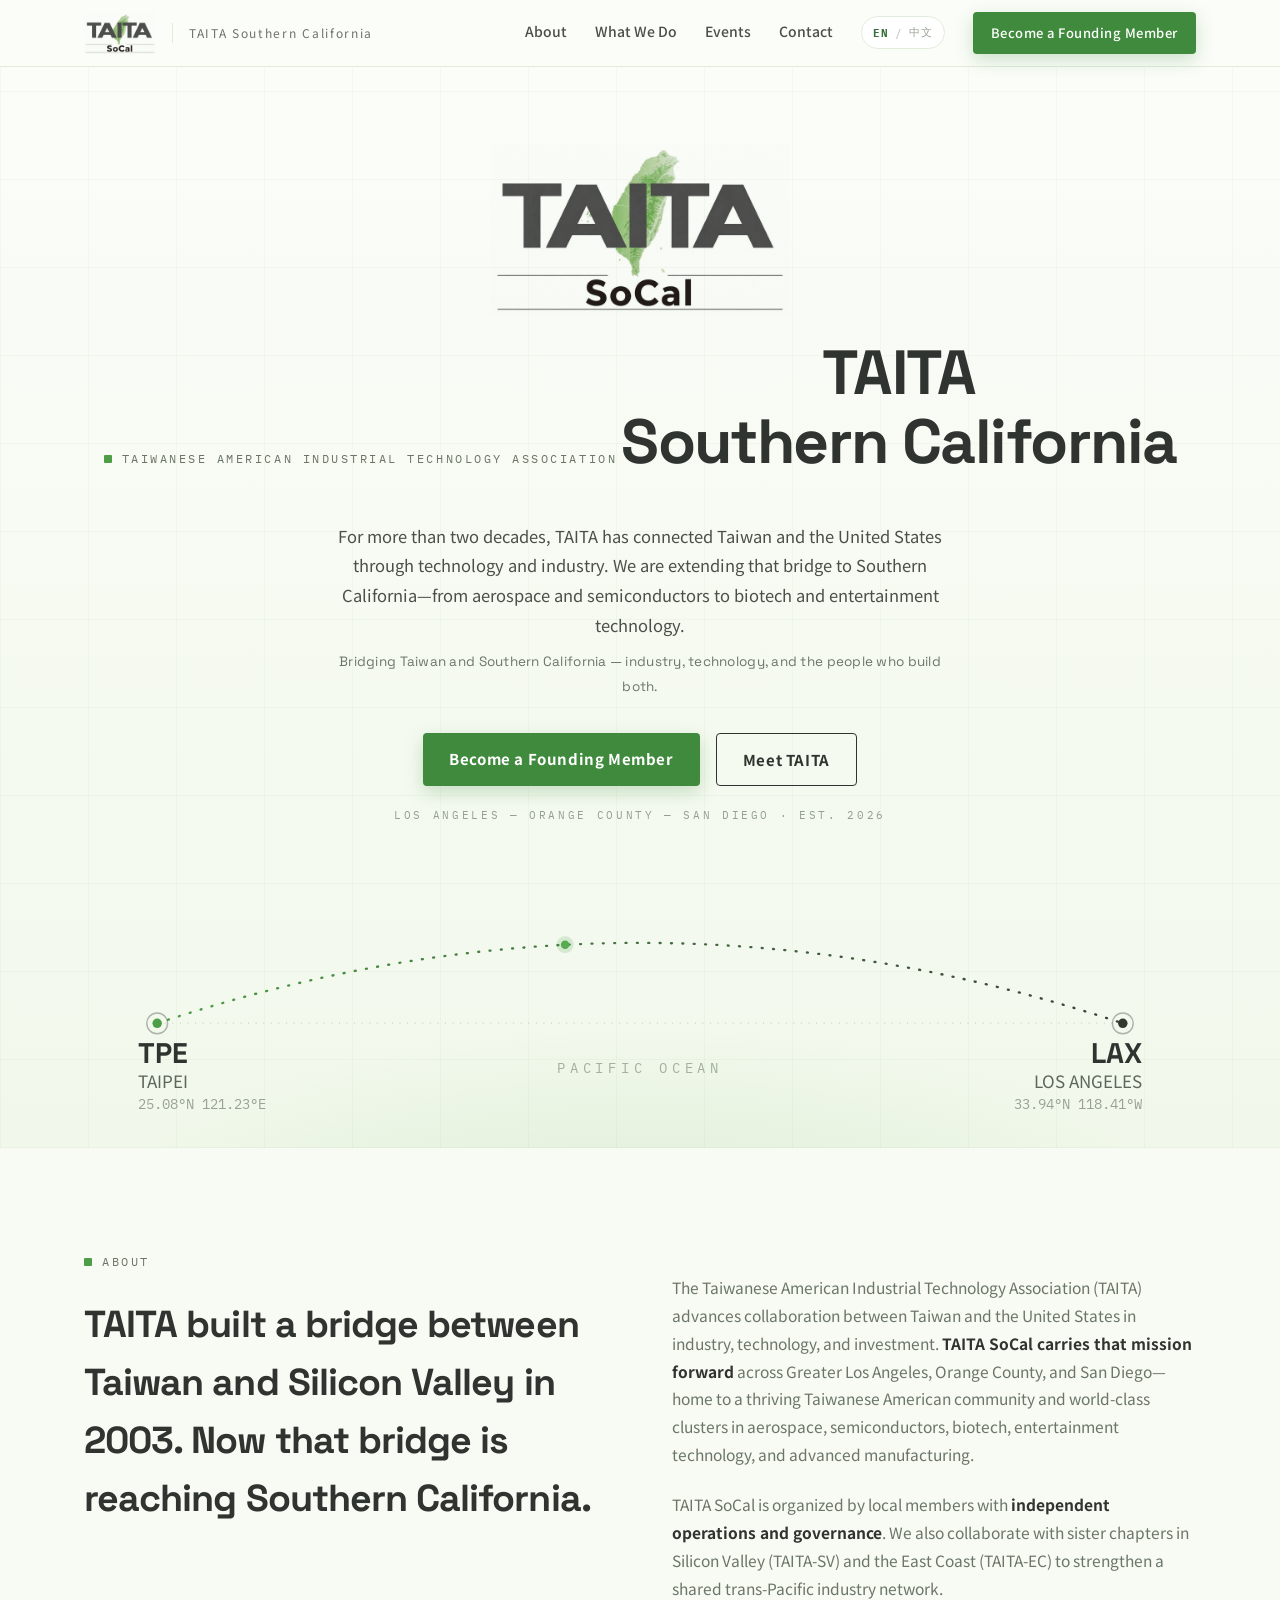
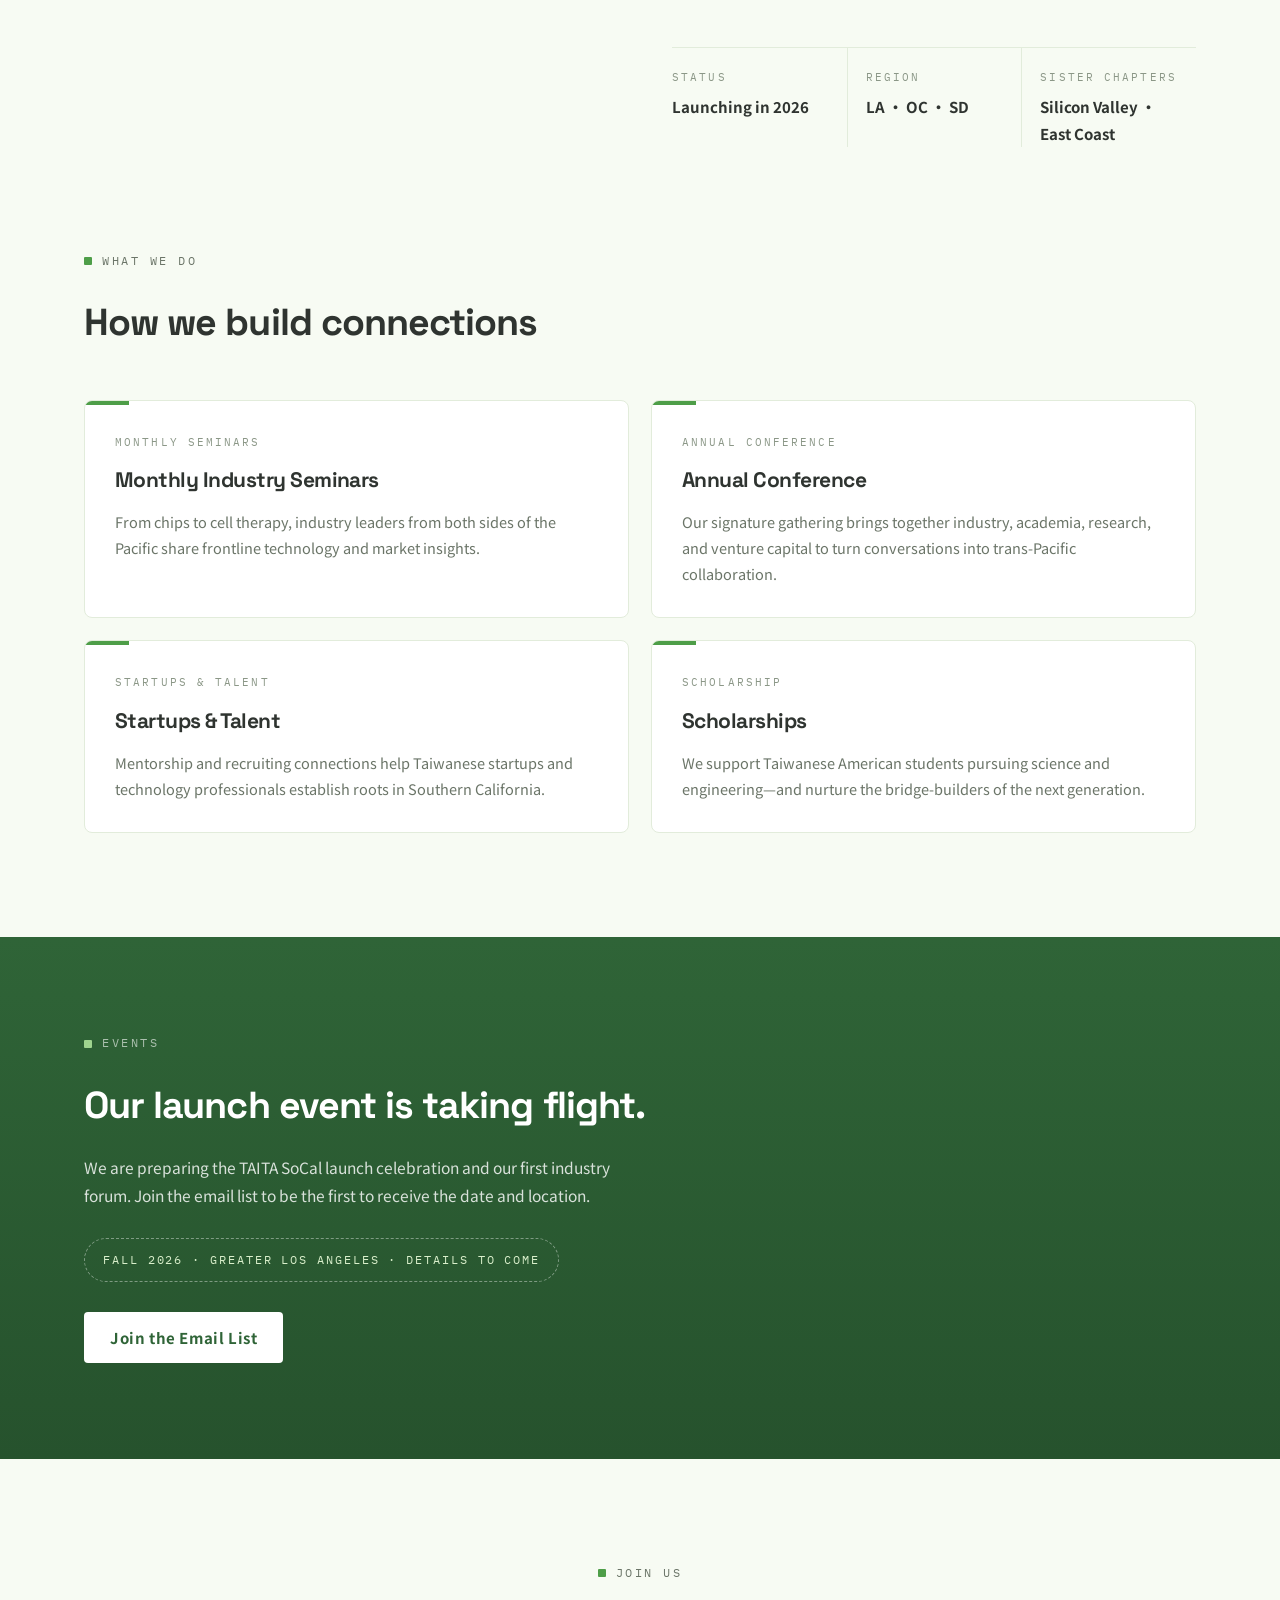
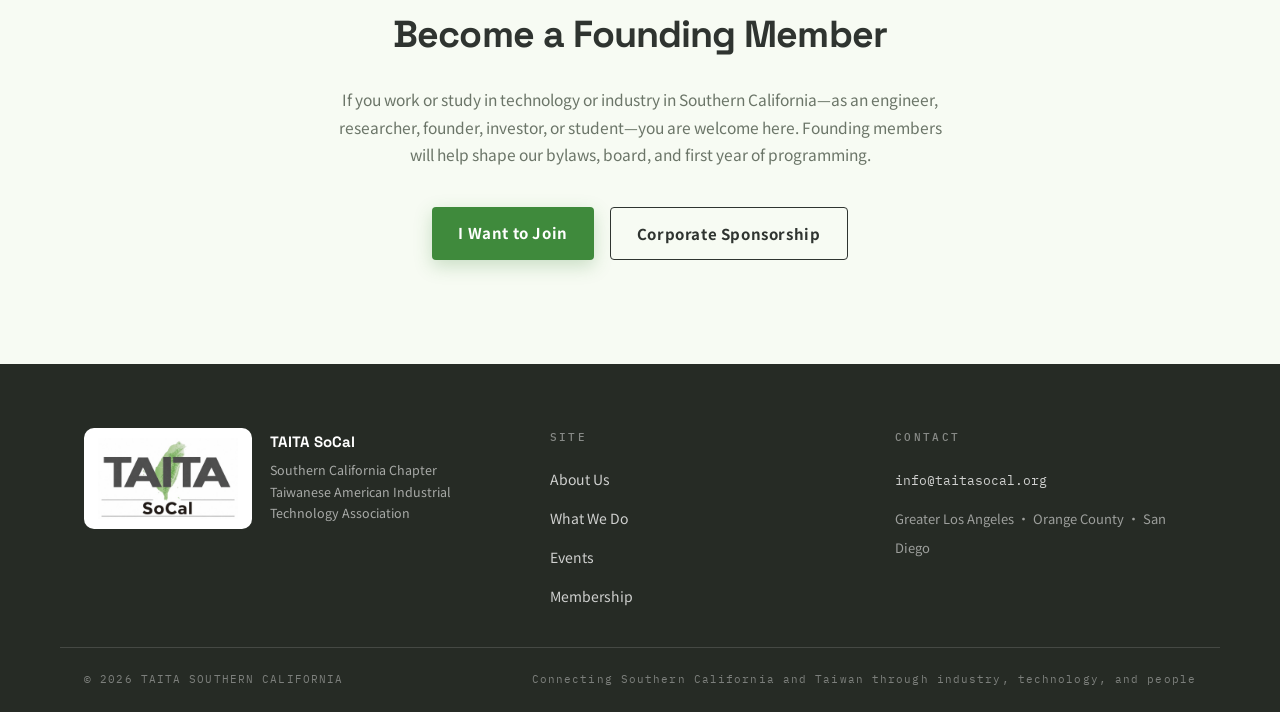
==== commit b384c71d: "Remove coming soon badge" ====
--- a/index.html
+++ b/index.html
@@ -134,16 +134,6 @@
     color:var(--ink);
     position:relative;display:inline-block;
   }
-  .stamp{
-    position:absolute;top:-16px;right:-86px;
-    transform:rotate(-7deg);
-    border:2px solid var(--green);color:var(--green-deep);
-    font-family:'Noto Serif TC',serif;font-weight:700;
-    font-size:15px;letter-spacing:.28em;
-    padding:5px 8px 5px 12px;border-radius:3px;
-    background:rgba(78,158,72,.07);
-    white-space:nowrap;
-  }
   .hero .lead{
     max-width:640px;margin:26px auto 10px;
     font-size:16.5px;color:var(--ink-soft);
@@ -182,7 +172,6 @@
     font-family:'Space Grotesk',sans-serif;letter-spacing:-.025em;
   }
   html[lang="en"] .hero h1{line-height:1.12}
-  html[lang="en"] .stamp{font-family:'Space Grotesk',sans-serif;letter-spacing:.12em;font-size:12px}
 
   /* About */
   .about-grid{display:grid;grid-template-columns:1fr 1fr;gap:64px;align-items:start}
@@ -278,7 +267,6 @@
     .about-grid{grid-template-columns:1fr;gap:28px}
     .cards{grid-template-columns:1fr}
     .foot-inner{grid-template-columns:1fr;gap:36px}
-    .stamp{right:-6px;top:-48px}
     .nav-zh{display:none}
     .nav-links{gap:12px}
   }
@@ -321,9 +309,7 @@
   <div class="hero-inner">
     <div class="hero-logo logo-bg" role="img" aria-label="TAITA SoCal 會徽" data-i18n-aria="emblemAria"></div>
     <div class="eyebrow en">TAIWANESE AMERICAN INDUSTRIAL TECHNOLOGY ASSOCIATION</div>
-    <h1><span data-i18n="heroTitle">南加州<br>台美產業科技協會</span>
-      <span class="stamp" data-i18n="preparing">籌備中</span>
-    </h1>
+    <h1><span data-i18n="heroTitle">南加州<br>台美產業科技協會</span></h1>
     <p class="lead" data-i18n="heroLead">我們把 TAITA 二十多年來連結台灣與美國科技產業的橋樑，延伸到南加州。從航太、半導體到生技與娛樂科技——這裡是下一段旅程的起點。</p>
     <p class="lead-en en" data-i18n="heroTagline">Bridging Taiwan and Southern California — industry, technology, and the people who build both.</p>
     <div class="hero-cta">
@@ -493,7 +479,7 @@
       emblemAria: 'TAITA SoCal 會徽',
       orgShort: '南加州台美產業科技協會',
       navAbout: '關於', navFocus: '焦點工作', navEvents: '活動', navContact: '聯絡',
-      foundingMember: '成為創始會員', meetTaita: '認識 TAITA', preparing: '籌備中',
+      foundingMember: '成為創始會員', meetTaita: '認識 TAITA',
       heroTitle: '南加州<br>台美產業科技協會',
       heroLead: '我們把 TAITA 二十多年來連結台灣與美國科技產業的橋樑，延伸到南加州。從航太、半導體到生技與娛樂科技——這裡是下一段旅程的起點。',
       heroTagline: 'Bridging Taiwan and Southern California — industry, technology, and the people who build both.',
@@ -528,7 +514,7 @@
       emblemAria: 'TAITA SoCal emblem',
       orgShort: 'TAITA Southern California',
       navAbout: 'About', navFocus: 'What We Do', navEvents: 'Events', navContact: 'Contact',
-      foundingMember: 'Become a Founding Member', meetTaita: 'Meet TAITA', preparing: 'COMING SOON',
+      foundingMember: 'Become a Founding Member', meetTaita: 'Meet TAITA',
       heroTitle: 'TAITA<br>Southern California',
       heroLead: 'For more than two decades, TAITA has connected Taiwan and the United States through technology and industry. We are extending that bridge to Southern California—from aerospace and semiconductors to biotech and entertainment technology.',
       heroTagline: 'Bridging Taiwan and Southern California — industry, technology, and the people who build both.',
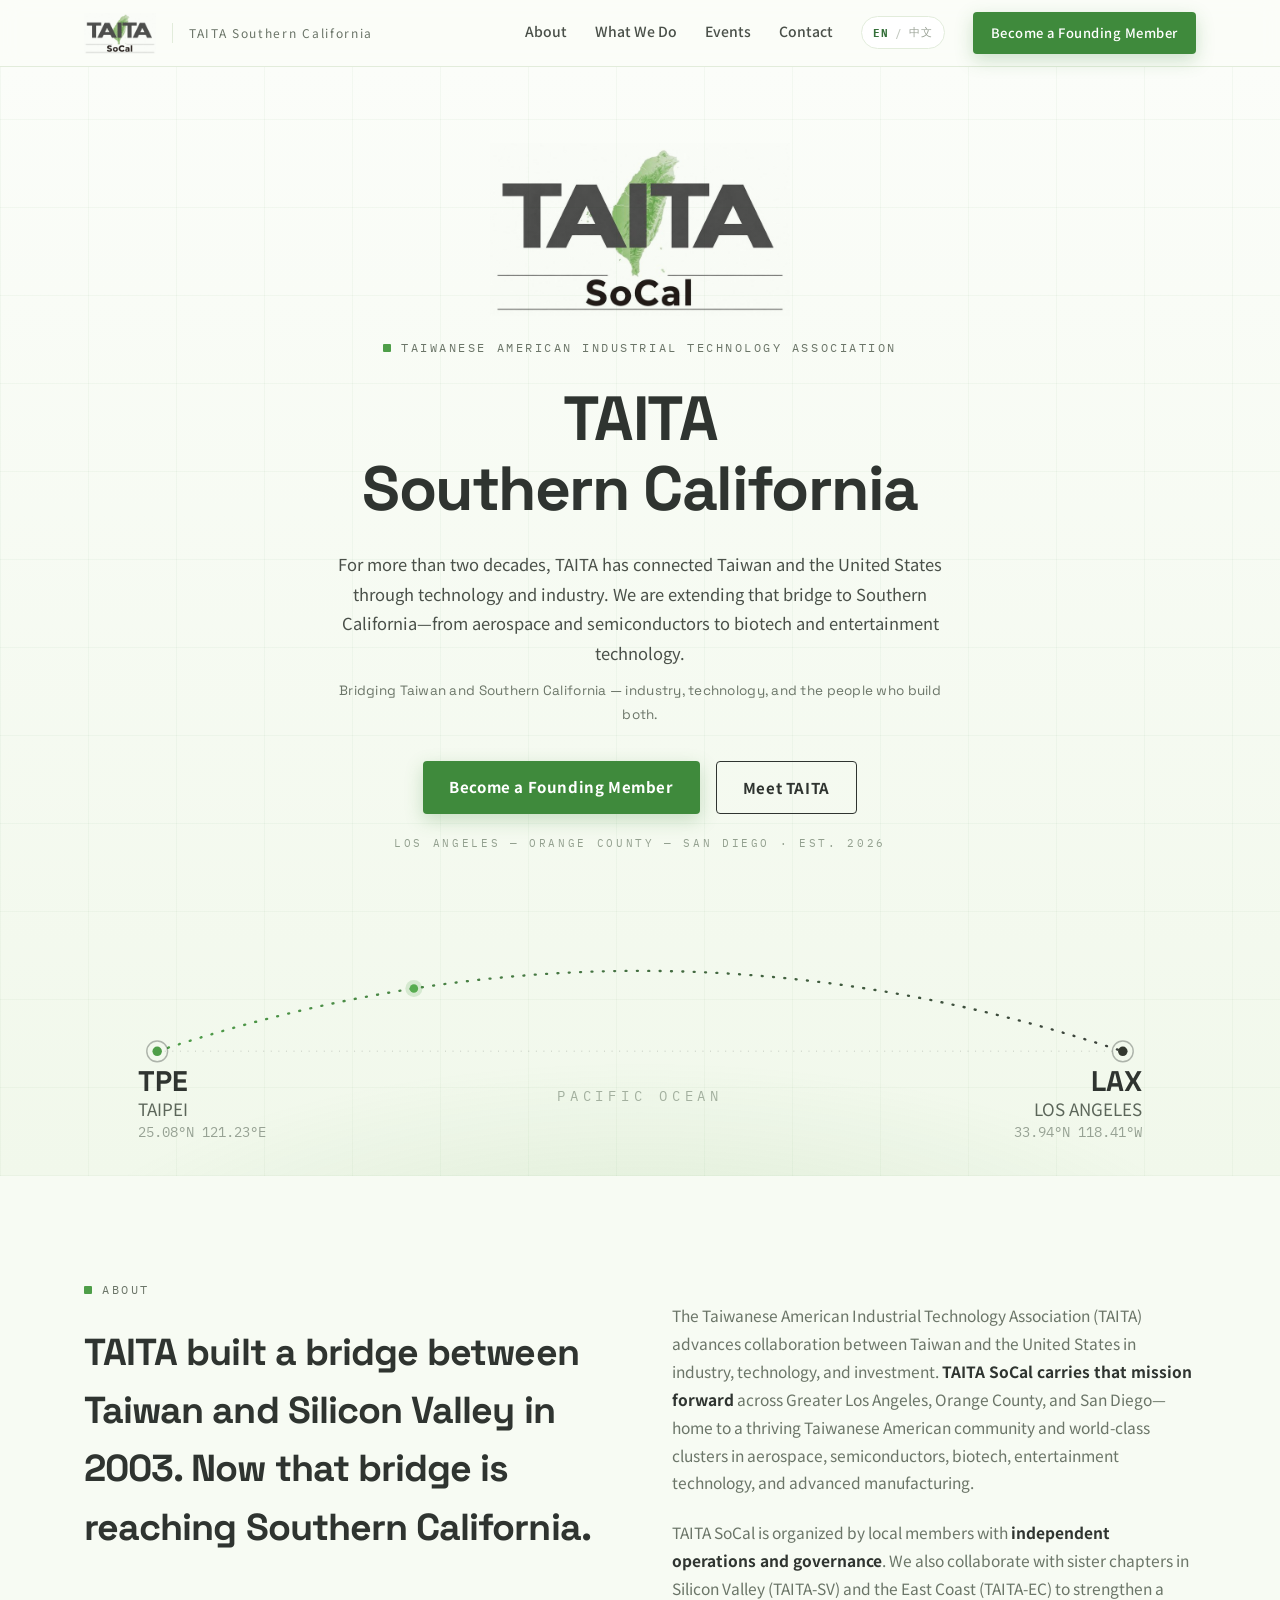
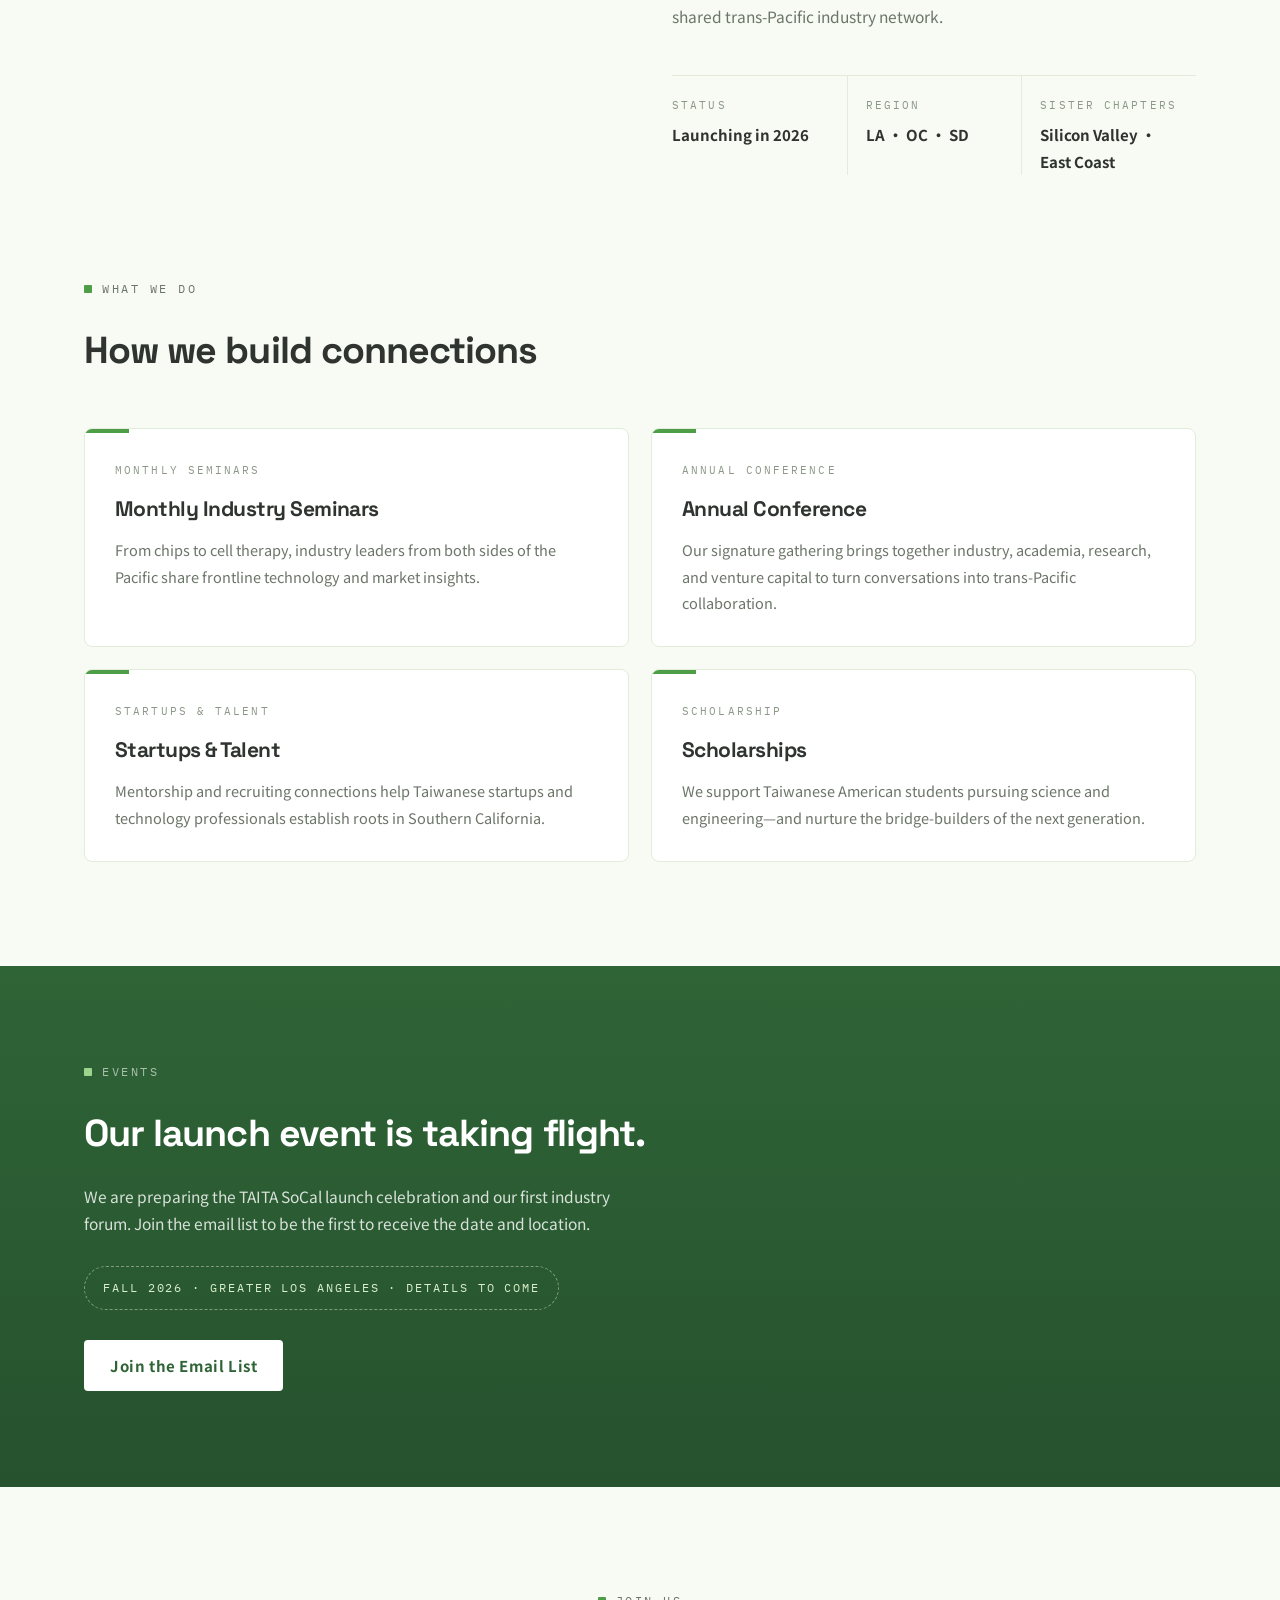
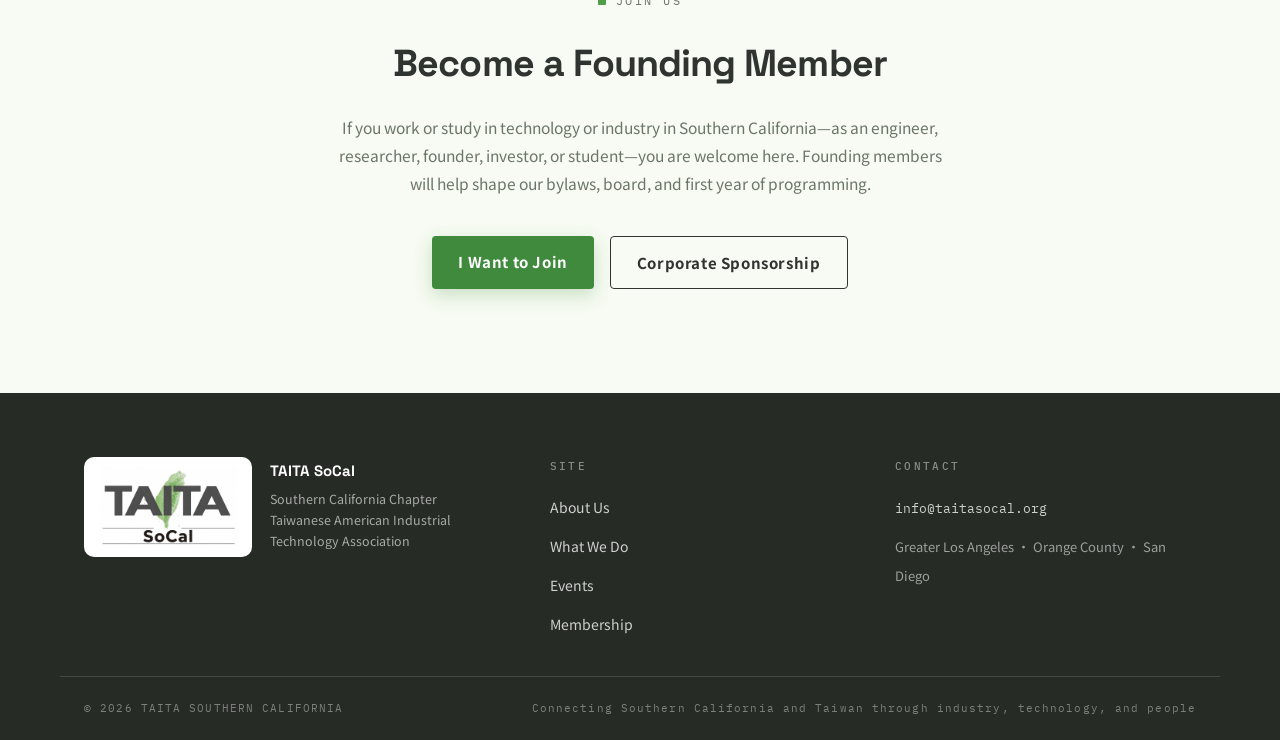
==== commit fc0585e5: "Fix wide-screen hero centering" ====
--- a/index.html
+++ b/index.html
@@ -120,11 +120,12 @@
     margin:0 auto 22px;mix-blend-mode:multiply;
   }
   .eyebrow{
-    display:inline-flex;align-items:center;gap:10px;
+    display:flex;align-items:center;gap:10px;
+    width:fit-content;max-width:100%;
     font-family:'IBM Plex Mono',monospace;
     font-size:11.5px;letter-spacing:.22em;
     color:var(--muted);
-    margin-bottom:26px;
+    margin:0 auto 26px;
   }
   .eyebrow::before{content:'';width:8px;height:8px;background:var(--green);border-radius:1px}
   .hero h1{
@@ -132,7 +133,8 @@
     font-size:clamp(2.2rem,5.4vw,3.9rem);
     line-height:1.3;letter-spacing:.04em;
     color:var(--ink);
-    position:relative;display:inline-block;
+    position:relative;display:block;
+    width:fit-content;max-width:100%;margin:0 auto;
   }
   .hero .lead{
     max-width:640px;margin:26px auto 10px;
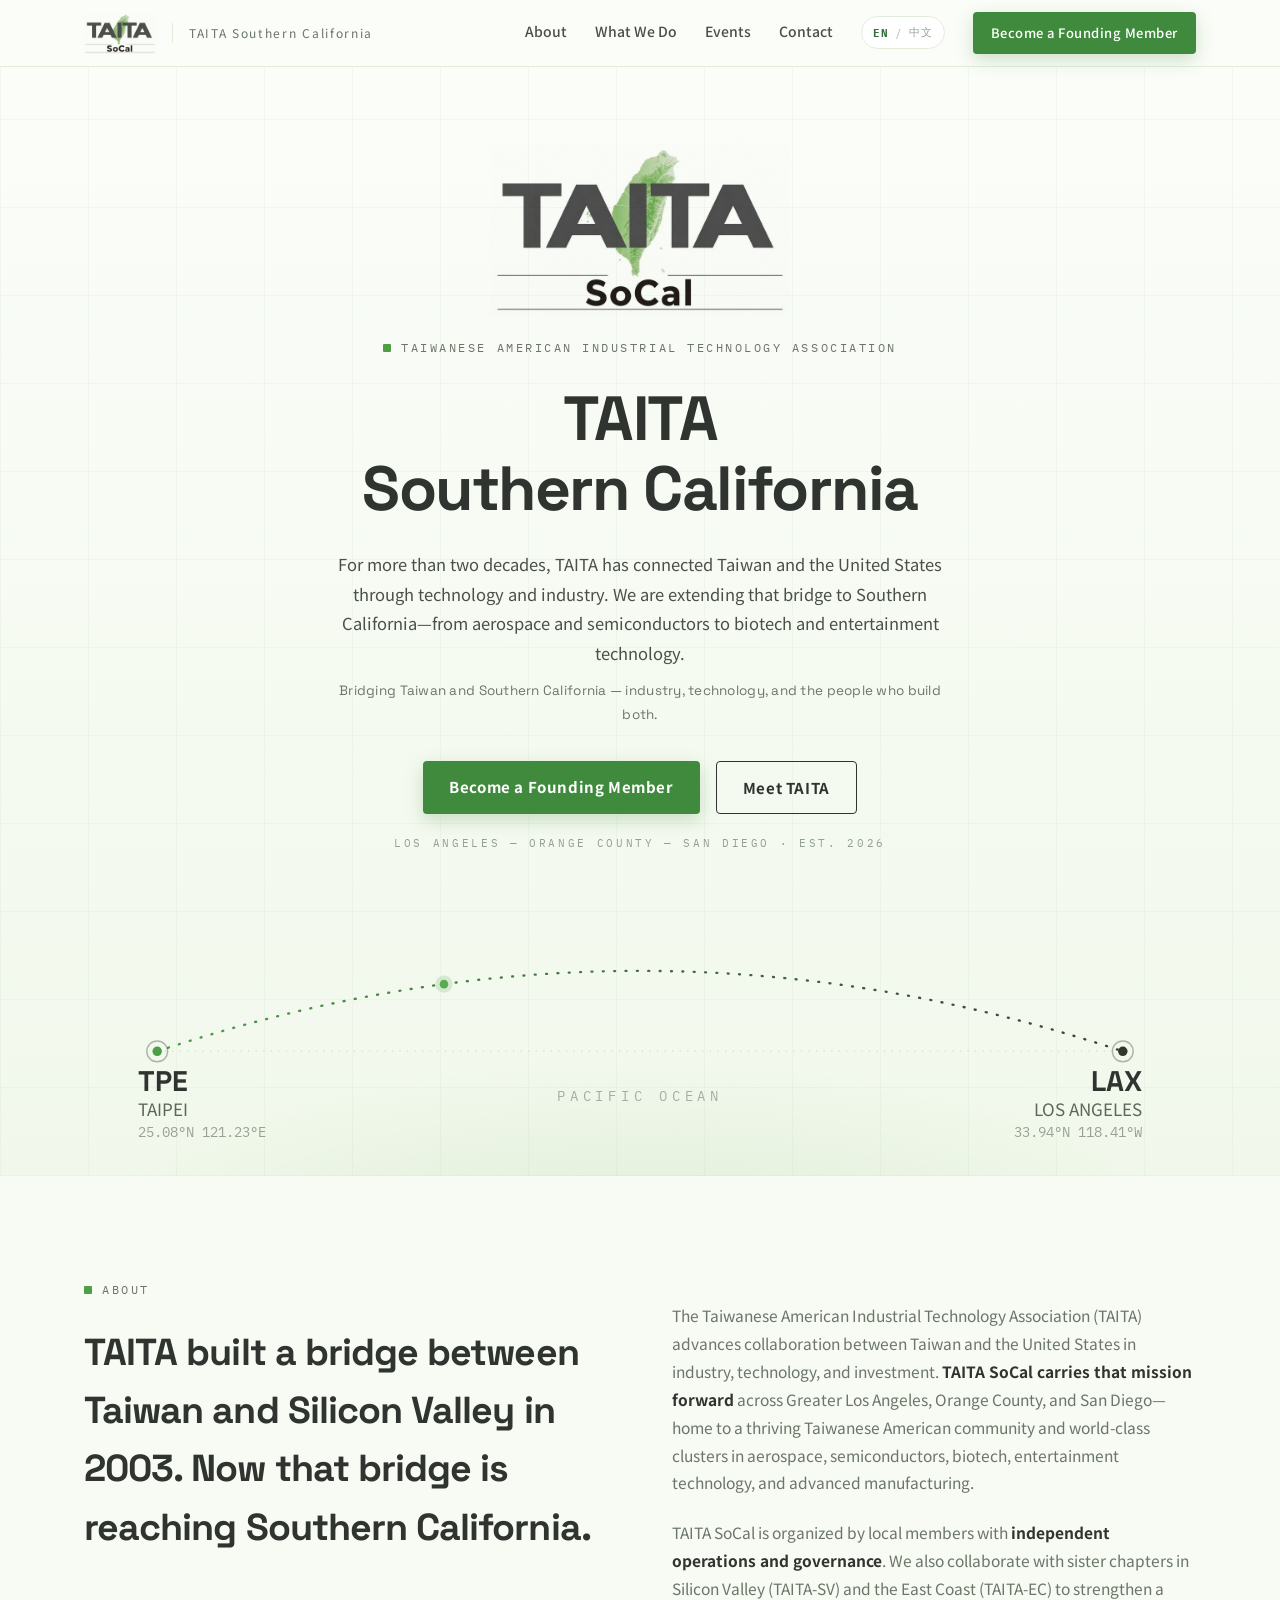
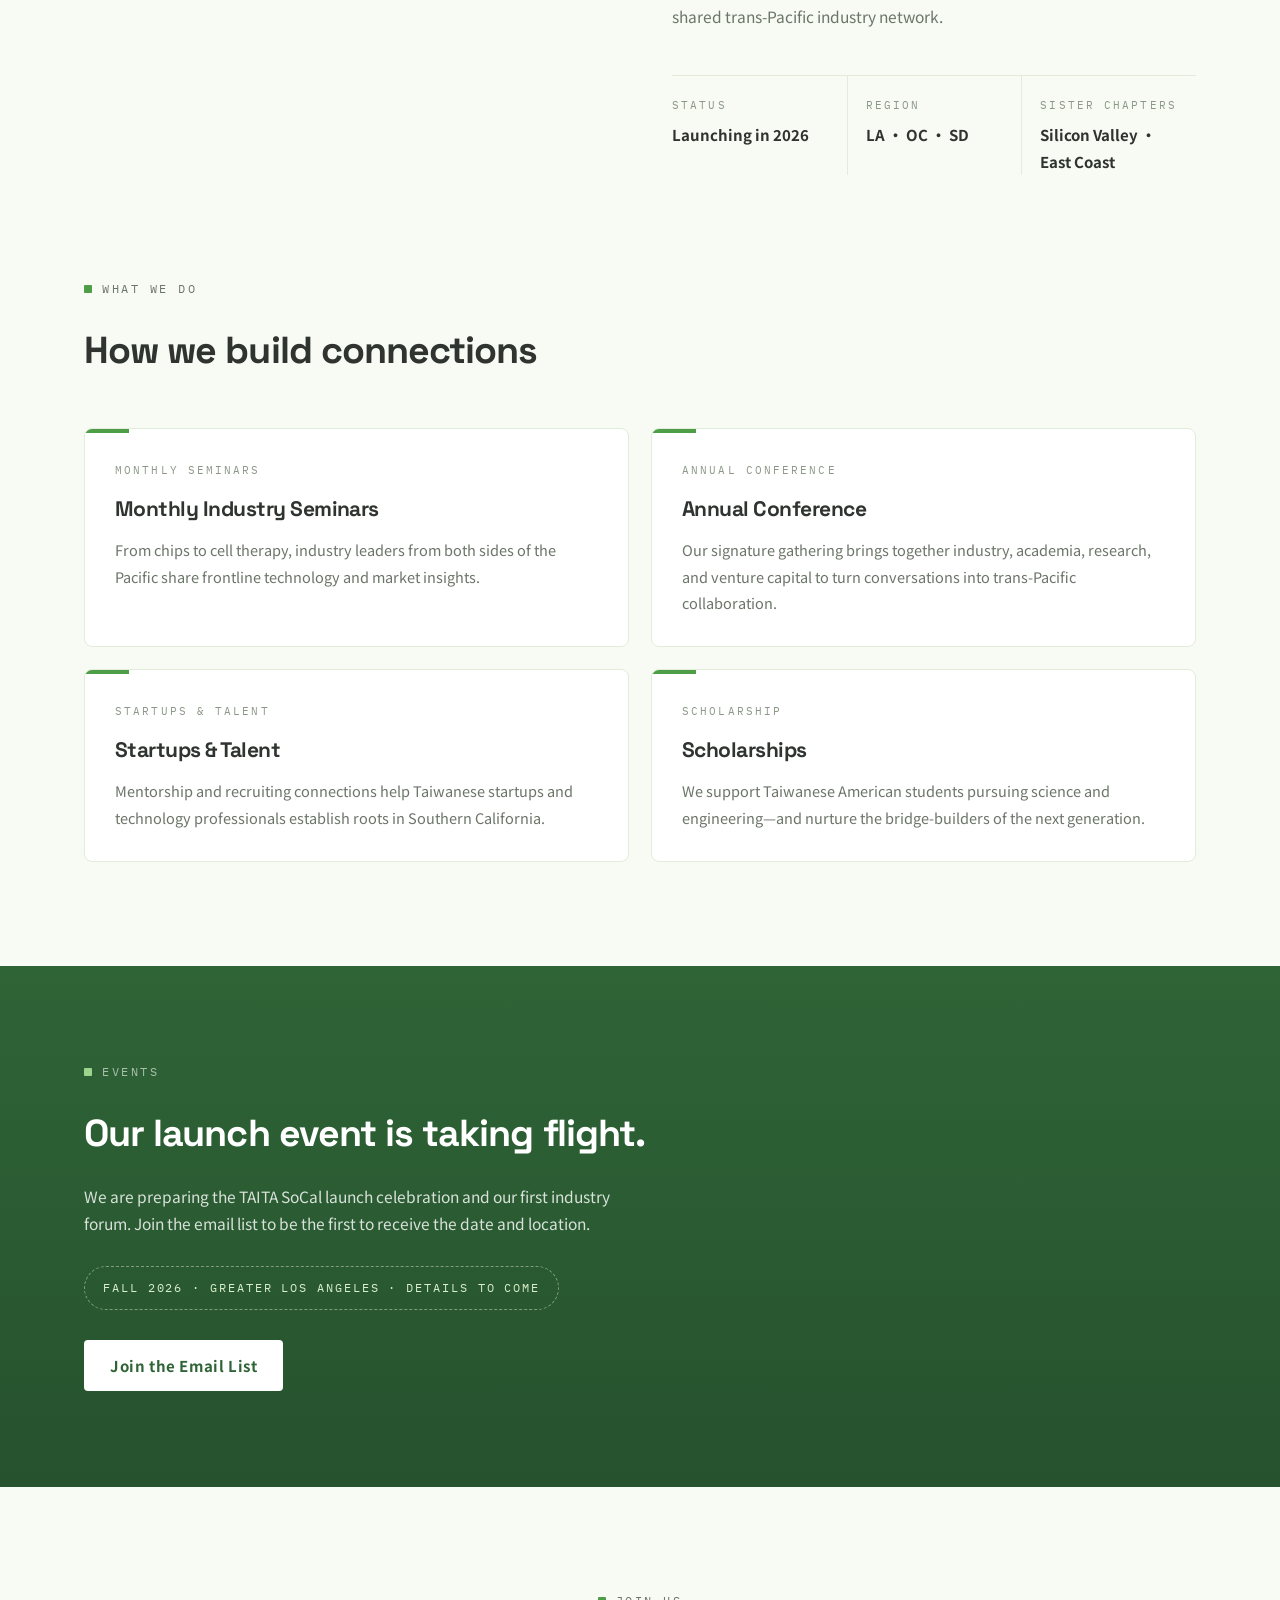
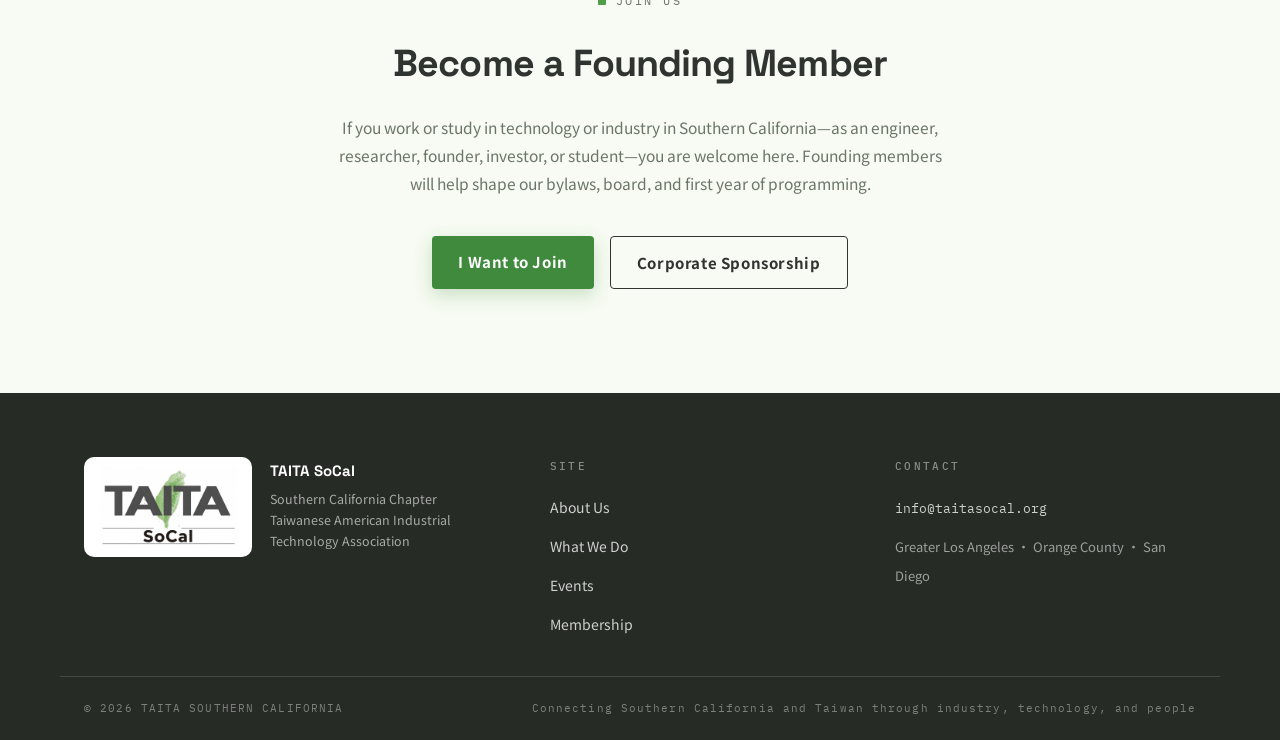
==== commit d96ac604: "Add search engine SEO foundation" ====
--- a/index.html
+++ b/index.html
@@ -5,12 +5,55 @@
 <meta name="viewport" content="width=device-width, initial-scale=1.0">
 <title>TAITA SoCal｜南加州台美產業科技協會</title>
 <meta name="description" content="南加州台美產業科技協會 (TAITA SoCal) — 連結南加州與台灣的產業、科技與人。">
+<meta name="robots" content="index, follow, max-image-preview:large, max-snippet:-1, max-video-preview:-1">
+<link rel="canonical" href="https://taitasocal.org/">
 <link rel="icon" href="data:image/svg+xml,%3Csvg%20xmlns%3D%22http%3A//www.w3.org/2000/svg%22%20viewBox%3D%220%200%2064%2064%22%3E%3Crect%20width%3D%2264%22%20height%3D%2264%22%20rx%3D%2212%22%20fill%3D%22%234E9E48%22/%3E%3Ctext%20x%3D%2232%22%20y%3D%2246%22%20font-size%3D%2238%22%20font-weight%3D%22700%22%20text-anchor%3D%22middle%22%20fill%3D%22%23fff%22%20font-family%3D%22serif%22%3E%E5%8F%B0%3C/text%3E%3C/svg%3E">
 <meta property="og:title" content="TAITA SoCal｜南加州台美產業科技協會">
 <meta property="og:description" content="連結南加州與台灣的產業、科技與人。">
 <meta property="og:type" content="website">
+<meta property="og:site_name" content="TAITA SoCal">
+<meta property="og:locale" content="zh_TW">
+<meta property="og:locale:alternate" content="en_US">
 <meta property="og:url" content="https://taitasocal.org/">
 <meta property="og:image" content="https://taitasocal.org/logo.jpg">
+<meta property="og:image:alt" content="TAITA SoCal logo">
+<meta name="twitter:card" content="summary_large_image">
+<meta name="twitter:title" content="TAITA SoCal｜南加州台美產業科技協會">
+<meta name="twitter:description" content="連結南加州與台灣的產業、科技與人。">
+<meta name="twitter:image" content="https://taitasocal.org/logo.jpg">
+<script type="application/ld+json">
+{
+  "@context": "https://schema.org",
+  "@graph": [
+    {
+      "@type": "Organization",
+      "@id": "https://taitasocal.org/#organization",
+      "name": "TAITA SoCal",
+      "alternateName": [
+        "南加州台美產業科技協會",
+        "Southern California Taiwanese American Industrial Technology Association"
+      ],
+      "url": "https://taitasocal.org/",
+      "logo": "https://taitasocal.org/logo.jpg",
+      "email": "info@taitasocal.org",
+      "description": "TAITA SoCal connects the industries, technologies, and people of Taiwan and Southern California.",
+      "areaServed": [
+        { "@type": "AdministrativeArea", "name": "Greater Los Angeles" },
+        { "@type": "AdministrativeArea", "name": "Orange County, California" },
+        { "@type": "AdministrativeArea", "name": "San Diego County, California" }
+      ]
+    },
+    {
+      "@type": "WebSite",
+      "@id": "https://taitasocal.org/#website",
+      "url": "https://taitasocal.org/",
+      "name": "TAITA SoCal",
+      "publisher": { "@id": "https://taitasocal.org/#organization" },
+      "inLanguage": ["zh-Hant", "en"]
+    }
+  ]
+}
+</script>
 <link rel="preconnect" href="https://fonts.googleapis.com">
 <link rel="preconnect" href="https://fonts.gstatic.com" crossorigin>
 <link href="https://fonts.googleapis.com/css2?family=Noto+Serif+TC:wght@700;900&amp;family=Noto+Sans+TC:wght@400;500;700&amp;family=Space+Grotesk:wght@500;700&amp;family=IBM+Plex+Mono:wght@400;500&amp;display=swap" rel="stylesheet">
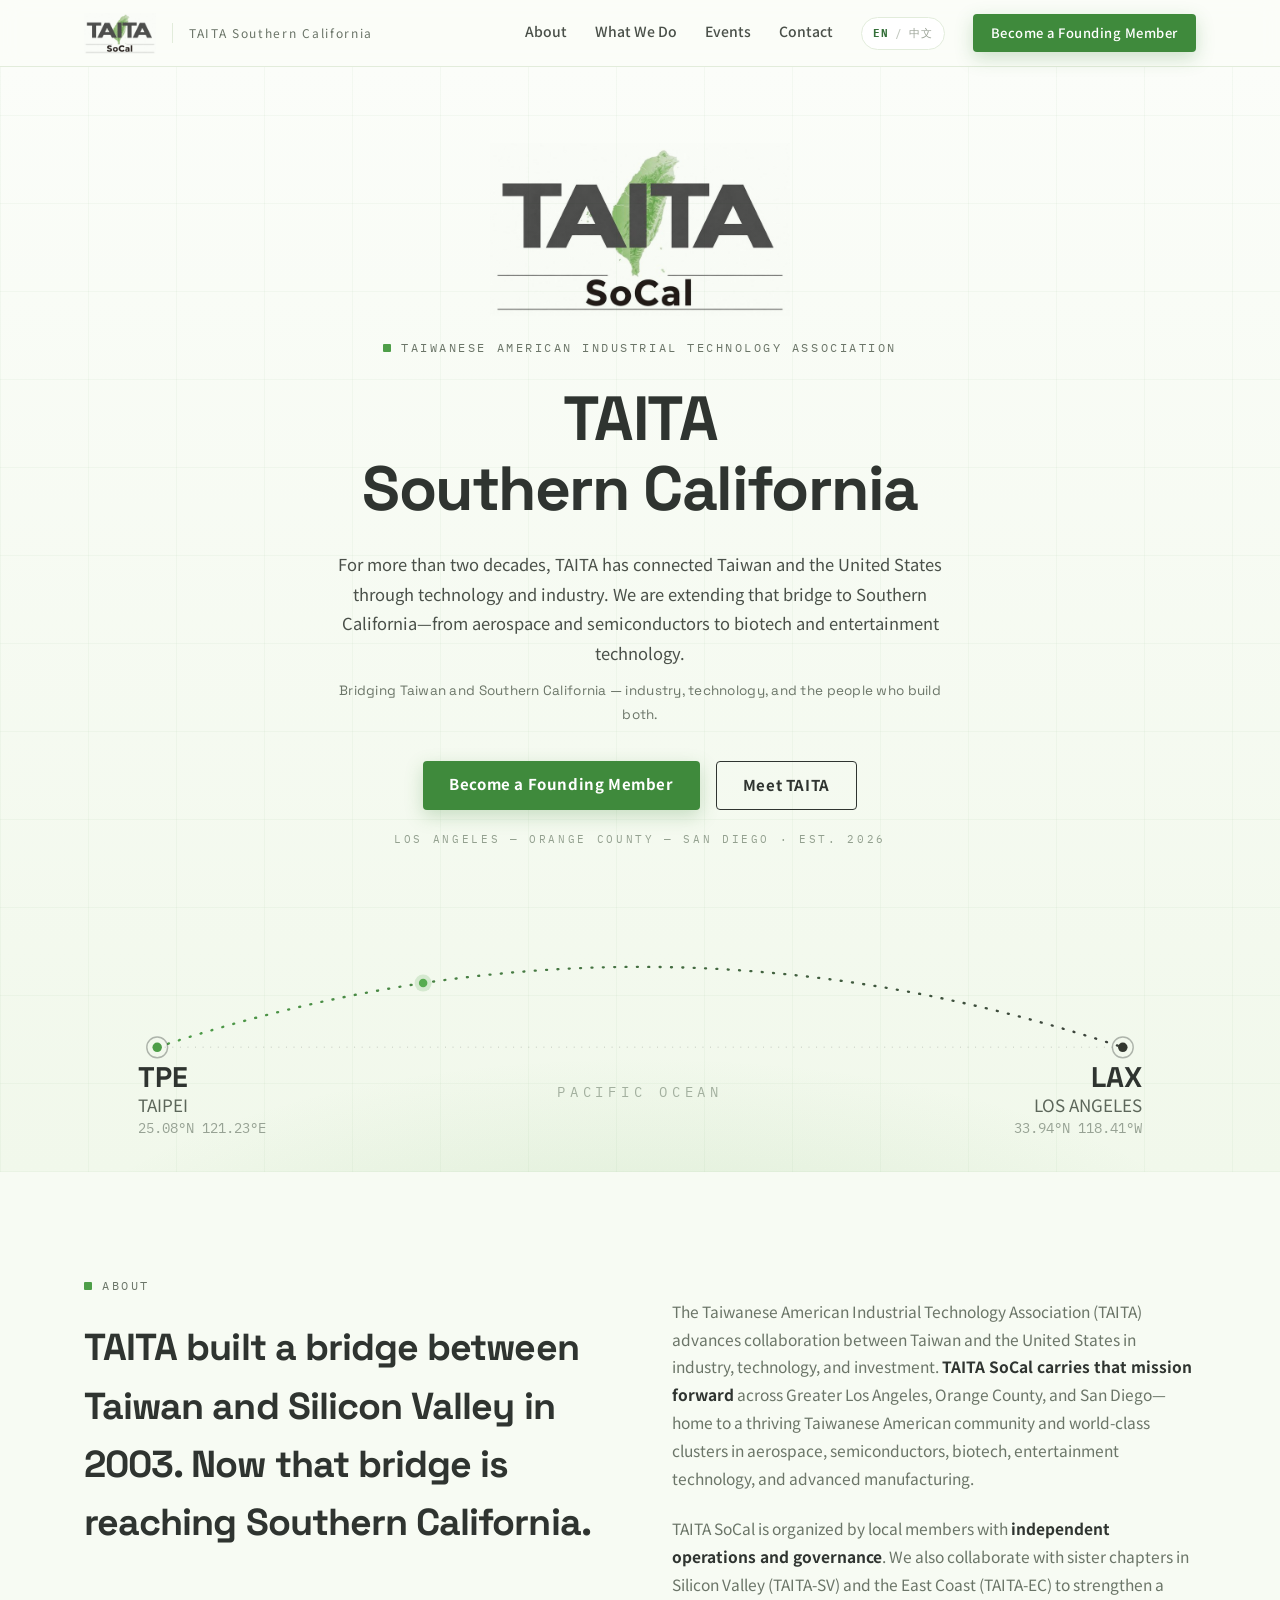
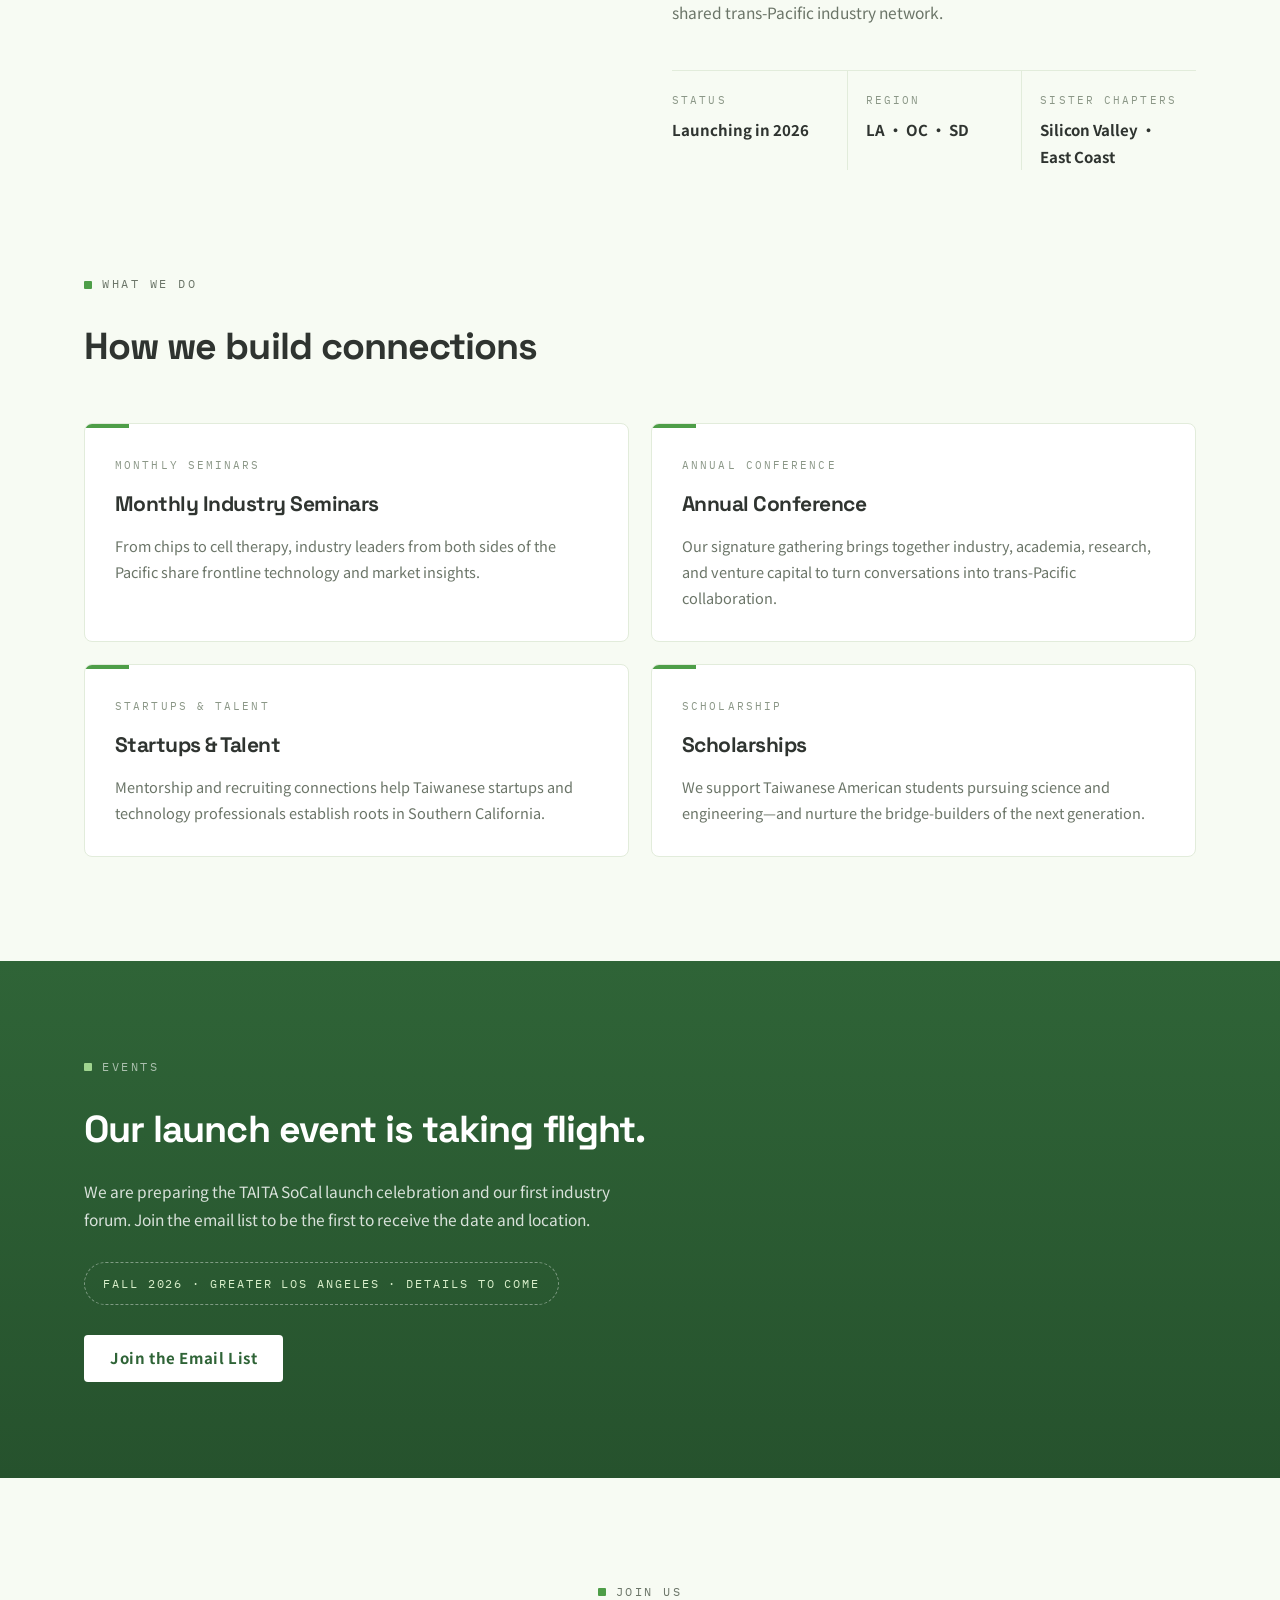
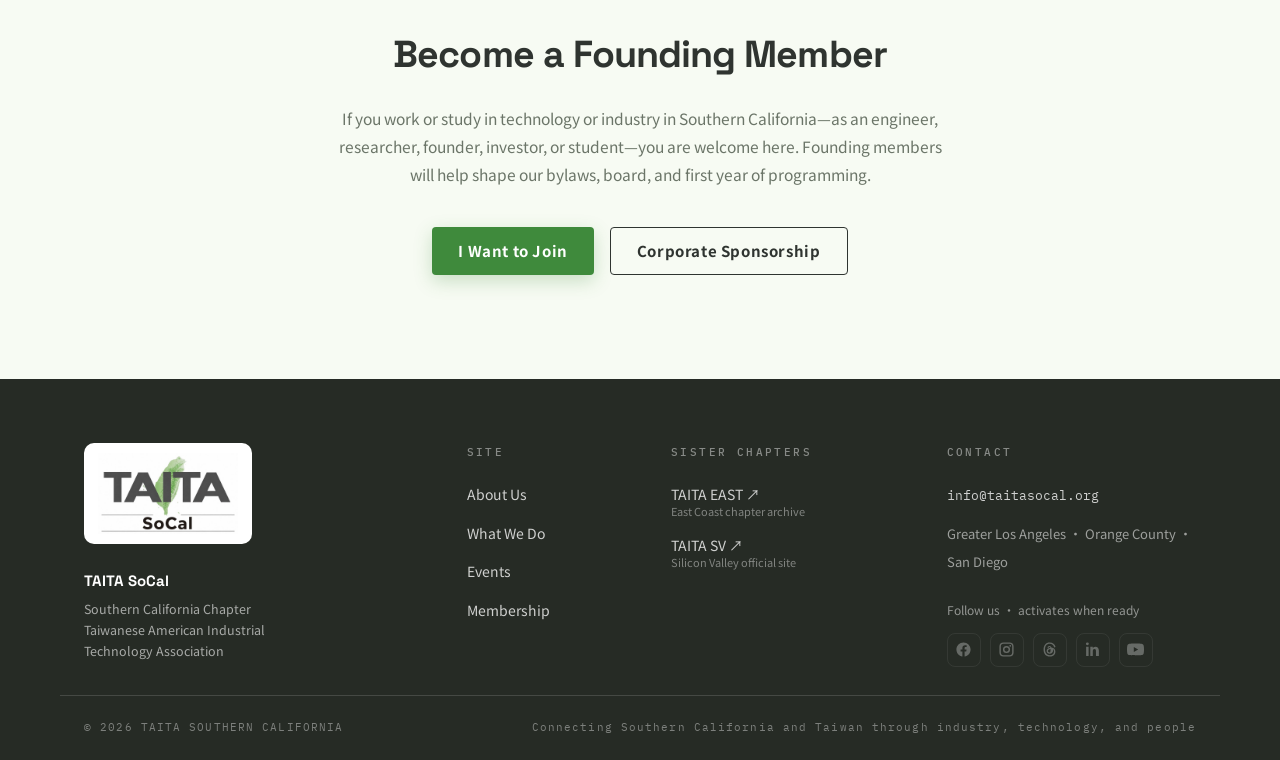
==== commit 14826d4d: "Fix contact actions and add chapter links" ====
--- a/index.html
+++ b/index.html
@@ -118,6 +118,7 @@
   .btn{
     display:inline-block;padding:12px 26px;border-radius:4px;
     font-weight:700;font-size:15px;letter-spacing:.04em;
+    font-family:inherit;line-height:1.5;text-align:center;
     transition:transform .18s, box-shadow .18s, background .18s, color .18s;
     cursor:pointer;border:none;
   }
@@ -272,11 +273,46 @@
   .join .sec-eyebrow{justify-content:center}
   .join-cta{margin-top:38px;display:flex;gap:16px;justify-content:center;flex-wrap:wrap}
 
+  /* Contact dialog */
+  .contact-dialog{
+    width:min(560px,calc(100vw - 32px));max-height:calc(100vh - 32px);
+    margin:auto;padding:0;border:1px solid var(--line);border-radius:14px;
+    background:#fff;color:var(--ink);box-shadow:0 28px 80px rgba(24,36,24,.28);
+  }
+  .contact-dialog::backdrop{background:rgba(24,31,24,.58);backdrop-filter:blur(4px)}
+  .dialog-inner{padding:38px;position:relative}
+  .dialog-close{
+    position:absolute;top:16px;right:16px;width:38px;height:38px;
+    border:1px solid var(--line);border-radius:999px;background:var(--paper);
+    color:var(--ink);font-size:24px;line-height:1;cursor:pointer;
+  }
+  .dialog-close:hover{background:#EAF4E4}
+  .dialog-close:focus-visible{outline:3px solid var(--green);outline-offset:2px}
+  .dialog-inner .sec-eyebrow{margin-bottom:14px}
+  .dialog-inner h2{
+    font-family:'Noto Serif TC',serif;font-size:clamp(1.55rem,4vw,2rem);
+    line-height:1.4;margin-right:38px;
+  }
+  html[lang="en"] .dialog-inner h2{font-family:'Space Grotesk',sans-serif;letter-spacing:-.02em}
+  .dialog-copy{margin-top:14px;color:var(--muted);font-size:15px}
+  .dialog-email{
+    display:flex;align-items:center;gap:10px;width:fit-content;
+    margin-top:22px;color:var(--green-deep);font-family:'IBM Plex Mono',monospace;
+    font-size:14px;font-weight:500;
+  }
+  .dialog-email svg{width:18px;height:18px;flex:none}
+  .dialog-actions{display:grid;grid-template-columns:1fr 1fr;gap:12px;margin-top:26px}
+  .dialog-actions .btn{padding:11px 16px;font-size:13px}
+  #copyEmail{grid-column:1/-1}
+  .btn-soft{background:#EDF6E8;color:var(--green-deep);border:1px solid #D8E9D0}
+  .btn-soft:hover{background:#E2F0DA}
+  .copy-status{min-height:1.6em;margin-top:12px;color:var(--green-deep);font-size:12px}
+
   /* Footer */
   footer{background:#262B25;color:#fff}
   .foot-inner{
     max-width:1160px;margin:0 auto;padding:64px 24px 28px;
-    display:grid;grid-template-columns:1.4fr 1fr 1fr;gap:44px;
+    display:grid;grid-template-columns:1.45fr .7fr 1fr 1.05fr;gap:38px;
   }
   .foot-org{display:flex;gap:18px;align-items:flex-start;flex-wrap:wrap}
   .foot-logo{
@@ -290,6 +326,20 @@
   .foot li{margin-bottom:10px}
   .foot a{color:rgba(255,255,255,.78);font-size:14px}
   .foot a:hover{color:#9FD48F}
+  .chapter-link{display:inline-flex;flex-direction:column;line-height:1.45}
+  .chapter-link small{color:rgba(255,255,255,.42);font-size:11px}
+  .social-label{margin:24px 0 12px;color:rgba(255,255,255,.5);font-size:12px}
+  .social-links{display:flex;gap:9px;flex-wrap:wrap}
+  .social-link{
+    width:34px;height:34px;display:inline-grid;place-items:center;
+    border:1px solid rgba(255,255,255,.18);border-radius:8px;
+    color:rgba(255,255,255,.82);transition:background .18s,border-color .18s,color .18s,transform .18s;
+  }
+  .social-link svg{width:17px;height:17px;fill:currentColor}
+  .social-link[href]:hover{
+    color:#fff;background:var(--green-btn);border-color:var(--green-bright);transform:translateY(-2px);
+  }
+  .social-link[aria-disabled="true"]{opacity:.38;cursor:not-allowed}
   .foot-bottom{
     max-width:1160px;margin:0 auto;padding:22px 24px;
     border-top:1px solid var(--line-ink);
@@ -311,7 +361,7 @@
   @media (max-width: 860px){
     .about-grid{grid-template-columns:1fr;gap:28px}
     .cards{grid-template-columns:1fr}
-    .foot-inner{grid-template-columns:1fr;gap:36px}
+    .foot-inner{grid-template-columns:repeat(2,minmax(0,1fr));gap:36px}
     .nav-zh{display:none}
     .nav-links{gap:12px}
   }
@@ -326,6 +376,12 @@
     .nav-logo{width:62px;height:36px}
     .nav .btn{padding:9px 12px;font-size:12px}
     .lang-toggle{padding:8px 9px;font-size:10px}
+    .dialog-inner{padding:32px 22px 24px}
+    .dialog-actions{grid-template-columns:1fr}
+    .dialog-actions .btn{width:100%}
+  }
+  @media (max-width: 560px){
+    .foot-inner{grid-template-columns:1fr}
   }
 </style>
 </head>
@@ -462,7 +518,7 @@
       <p data-i18n="eventsText">我們正在籌備 TAITA SoCal 成立大會與第一場產業論壇。留下 Email，第一時間收到時間與地點。</p>
       <div class="chip" data-i18n="eventsChip">2026 秋季 · 大洛杉磯地區 · 詳情待公布</div>
       <div>
-        <a class="btn btn-white" href="mailto:info@taitasocal.org?subject=%E5%8A%A0%E5%85%A5%20TAITA%20SoCal%20%E6%88%90%E7%AB%8B%E9%80%9A%E7%9F%A5%E5%90%8D%E5%96%AE" data-i18n="notifyButton" data-i18n-href="notifyHref">加入通知名單</a>
+        <button class="btn btn-white contact-trigger" type="button" data-contact="updates" data-i18n="notifyButton">加入通知名單</button>
       </div>
     </div>
   </section>
@@ -475,11 +531,31 @@
     <h2 class="display" data-i18n="foundingMember">成為創始會員</h2>
     <p data-i18n="joinText">只要你在南加州從事科技或產業相關工作——工程師、研究員、創業者、投資人、學生——都歡迎加入。創始會員將一起參與分會章程、理事會與第一年活動的規劃。</p>
     <div class="join-cta">
-      <a class="btn btn-green" href="mailto:info@taitasocal.org?subject=TAITA%20SoCal%20%E5%85%A5%E6%9C%83%E6%84%8F%E9%A1%98" data-i18n="joinButton" data-i18n-href="joinHref">我要加入</a>
-      <a class="btn btn-ink" href="mailto:info@taitasocal.org?subject=%E4%BC%81%E6%A5%AD%E8%B4%8A%E5%8A%A9%E5%90%88%E4%BD%9C" data-i18n="sponsorButton" data-i18n-href="sponsorHref">企業贊助合作</a>
+      <button class="btn btn-green contact-trigger" type="button" data-contact="join" data-i18n="joinButton">我要加入</button>
+      <button class="btn btn-ink contact-trigger" type="button" data-contact="sponsor" data-i18n="sponsorButton">企業贊助合作</button>
     </div>
   </div>
 </section>
+
+<!-- ============ CONTACT DIALOG ============ -->
+<dialog class="contact-dialog" id="contactDialog" aria-labelledby="contactDialogTitle">
+  <div class="dialog-inner">
+    <button class="dialog-close" id="contactDialogClose" type="button" data-i18n-aria="closeDialogAria">&times;</button>
+    <div class="sec-eyebrow" data-i18n="contactEyebrow">EMAIL 聯絡</div>
+    <h2 id="contactDialogTitle">聯絡 TAITA SoCal</h2>
+    <p class="dialog-copy" id="contactDialogCopy"></p>
+    <a class="dialog-email" id="contactEmailLink" href="mailto:info@taitasocal.org">
+      <svg viewBox="0 0 24 24" aria-hidden="true"><path fill="currentColor" d="M20 4H4a2 2 0 0 0-2 2v12a2 2 0 0 0 2 2h16a2 2 0 0 0 2-2V6a2 2 0 0 0-2-2Zm0 4-8 5-8-5V6l8 5 8-5v2Z"/></svg>
+      info@taitasocal.org
+    </a>
+    <div class="dialog-actions">
+      <a class="btn btn-green" id="contactGmail" href="https://mail.google.com/" target="_blank" rel="noopener noreferrer" data-i18n="openGmail">用 Gmail 撰寫</a>
+      <a class="btn btn-soft" id="contactMailto" href="mailto:info@taitasocal.org" data-i18n="openEmailApp">開啟 Email App</a>
+      <button class="btn btn-ink" id="copyEmail" type="button" data-i18n="copyEmail">複製 Email</button>
+    </div>
+    <p class="copy-status" id="copyStatus" aria-live="polite"></p>
+  </div>
+</dialog>
 
 <!-- ============ FOOTER ============ -->
 <footer id="contact">
@@ -501,11 +577,46 @@
       </ul>
     </div>
     <div class="foot">
+      <h4 data-i18n="sisterChaptersTitle">SISTER CHAPTERS</h4>
+      <ul>
+        <li>
+          <a class="chapter-link" href="https://taiwaneseamericanhistory.org/taita-east-coast/" target="_blank" rel="noopener noreferrer">
+            <span>TAITA EAST ↗</span>
+            <small data-i18n="eastChapterNote">美東分會歷史資料</small>
+          </a>
+        </li>
+        <li>
+          <a class="chapter-link" href="https://www.taita.org/" target="_blank" rel="noopener noreferrer">
+            <span>TAITA SV ↗</span>
+            <small data-i18n="svChapterNote">矽谷分會官方網站</small>
+          </a>
+        </li>
+      </ul>
+    </div>
+    <div class="foot">
       <h4>CONTACT</h4>
       <ul>
         <li><a href="mailto:info@taitasocal.org" class="mono" style="font-size:13px">info@taitasocal.org</a></li>
         <li><span style="color:rgba(255,255,255,.55);font-size:13px" data-i18n="region">大洛杉磯 · 橘郡 · 聖地牙哥</span></li>
       </ul>
+      <div class="social-label" data-i18n="socialLabel">關注我們 · 帳號建立後啟用</div>
+      <div class="social-links" data-i18n-aria="socialAria" aria-label="TAITA SoCal 社群媒體">
+        <a class="social-link" data-social="facebook" data-platform="Facebook" aria-label="Facebook">
+          <svg viewBox="0 0 24 24" aria-hidden="true"><path d="M22 12.06C22 6.5 17.52 2 12 2S2 6.5 2 12.06c0 5.02 3.66 9.18 8.44 9.94v-7.03H7.9v-2.91h2.54V9.85c0-2.52 1.49-3.91 3.77-3.91 1.09 0 2.23.2 2.23.2v2.46h-1.26c-1.24 0-1.63.78-1.63 1.57v1.89h2.78l-.44 2.91h-2.34V22C18.34 21.24 22 17.08 22 12.06Z"/></svg>
+        </a>
+        <a class="social-link" data-social="instagram" data-platform="Instagram" aria-label="Instagram">
+          <svg viewBox="0 0 24 24" aria-hidden="true"><path d="M7.8 2h8.4A5.81 5.81 0 0 1 22 7.8v8.4a5.81 5.81 0 0 1-5.8 5.8H7.8A5.81 5.81 0 0 1 2 16.2V7.8A5.81 5.81 0 0 1 7.8 2Zm-.2 2A3.6 3.6 0 0 0 4 7.6v8.8A3.6 3.6 0 0 0 7.6 20h8.8a3.6 3.6 0 0 0 3.6-3.6V7.6A3.6 3.6 0 0 0 16.4 4H7.6Zm9.65 1.5a1.25 1.25 0 1 1 0 2.5 1.25 1.25 0 0 1 0-2.5ZM12 7a5 5 0 1 1 0 10 5 5 0 0 1 0-10Zm0 2a3 3 0 1 0 0 6 3 3 0 0 0 0-6Z"/></svg>
+        </a>
+        <a class="social-link" data-social="threads" data-platform="Threads" aria-label="Threads">
+          <svg viewBox="0 0 24 24" aria-hidden="true"><path d="M12.3 2C7 2 3.6 5.8 3.6 12.1c0 6.1 3.4 9.9 8.9 9.9 4.8 0 7.8-2.7 7.8-6.8 0-3.4-2-5.4-5.6-5.9-.3-1.4-1.2-2.4-2.7-2.4-1.7 0-2.9 1.1-2.9 2.7h2c0-.6.3-1 1-1 .6 0 1 .4 1.1 1-3.3.4-5.3 2.1-5.3 4.6 0 2.3 1.7 3.9 4.2 3.9 3.1 0 5.1-2.1 5.1-5.4 0-.4 0-.7-.1-1.1.8.5 1.2 1.6 1.2 3.5 0 3.1-2.1 4.9-5.8 4.9-4.3 0-6.8-3-6.8-7.9C5.7 7 8.2 4 12.3 4c3.3 0 5.4 1.7 6.3 5l2-.6C19.5 4.2 16.5 2 12.3 2Zm-.1 14.2c-1.4 0-2.3-.8-2.3-2 0-1.5 1.3-2.5 3.5-2.8.1.4.1.8.1 1.2 0 2.3-.5 3.6-1.3 3.6Z"/></svg>
+        </a>
+        <a class="social-link" data-social="linkedin" data-platform="LinkedIn" aria-label="LinkedIn">
+          <svg viewBox="0 0 24 24" aria-hidden="true"><path d="M6.5 8.2H3V21h3.5V8.2ZM4.75 2A2.05 2.05 0 1 0 4.75 6.1 2.05 2.05 0 0 0 4.75 2ZM21 13.65c0-3.86-2.06-5.66-4.82-5.66-2.22 0-3.22 1.22-3.77 2.08V8.2H8.9V21h3.51v-6.34c0-1.67.32-3.3 2.4-3.3 2.05 0 2.08 1.92 2.08 3.41V21H21v-7.35Z"/></svg>
+        </a>
+        <a class="social-link" data-social="youtube" data-platform="YouTube" aria-label="YouTube">
+          <svg viewBox="0 0 24 24" aria-hidden="true"><path d="M23.5 6.2a3 3 0 0 0-2.1-2.1C19.55 3.6 12 3.6 12 3.6s-7.55 0-9.4.5A3 3 0 0 0 .5 6.2 31 31 0 0 0 0 12a31 31 0 0 0 .5 5.8 3 3 0 0 0 2.1 2.1c1.85.5 9.4.5 9.4.5s7.55 0 9.4-.5a3 3 0 0 0 2.1-2.1A31 31 0 0 0 24 12a31 31 0 0 0-.5-5.8ZM9.6 15.6V8.4L15.8 12l-6.2 3.6Z"/></svg>
+        </a>
+      </div>
     </div>
   </div>
   <div class="foot-bottom">
@@ -542,13 +653,17 @@
       eventsEyebrow: '活動 — EVENTS', eventsTitle: '成立大會，即將啟程。',
       eventsText: '我們正在籌備 TAITA SoCal 成立大會與第一場產業論壇。留下 Email，第一時間收到時間與地點。',
       eventsChip: '2026 秋季 · 大洛杉磯地區 · 詳情待公布', notifyButton: '加入通知名單',
-      notifyHref: 'mailto:info@taitasocal.org?subject=%E5%8A%A0%E5%85%A5%20TAITA%20SoCal%20%E6%88%90%E7%AB%8B%E9%80%9A%E7%9F%A5%E5%90%8D%E5%96%AE',
       joinEyebrow: '入會 — JOIN US', joinText: '只要你在南加州從事科技或產業相關工作——工程師、研究員、創業者、投資人、學生——都歡迎加入。創始會員將一起參與分會章程、理事會與第一年活動的規劃。',
       joinButton: '我要加入', sponsorButton: '企業贊助合作',
-      joinHref: 'mailto:info@taitasocal.org?subject=TAITA%20SoCal%20%E5%85%A5%E6%9C%83%E6%84%8F%E9%A1%98',
-      sponsorHref: 'mailto:info@taitasocal.org?subject=%E4%BC%81%E6%A5%AD%E8%B4%8A%E5%8A%A9%E5%90%88%E4%BD%9C',
+      contactEyebrow: 'EMAIL 聯絡', closeDialogAria: '關閉聯絡視窗',
+      openGmail: '用 Gmail 撰寫', openEmailApp: '開啟 Email App', copyEmail: '複製 Email', copiedEmail: '已複製 info@taitasocal.org', copyFailed: '請手動複製 info@taitasocal.org',
+      contactJoinTitle: '加入 TAITA SoCal', contactJoinText: '點選下方選項寄信給我們。我們會回覆入會資訊與下一步。', contactJoinSubject: 'TAITA SoCal 入會意願', contactJoinBody: '您好，我想加入 TAITA SoCal，請提供入會資訊與下一步。謝謝！',
+      contactSponsorTitle: '企業贊助合作', contactSponsorText: '點選下方選項與我們聯絡，我們會回覆企業贊助與合作資訊。', contactSponsorSubject: 'TAITA SoCal 企業贊助合作', contactSponsorBody: '您好，我想了解 TAITA SoCal 的企業贊助與合作方式，請與我聯絡。謝謝！',
+      contactUpdatesTitle: '加入活動通知名單', contactUpdatesText: '寄信給我們，即可收到成立大會與最新活動資訊。', contactUpdatesSubject: '加入 TAITA SoCal 活動通知名單', contactUpdatesBody: '您好，我想加入 TAITA SoCal 活動通知名單。謝謝！',
       footerOrg: '南加州台美產業科技協會<br>Southern California Taiwanese American<br>Industrial Technology Association',
       footerAbout: '關於我們', footerJoin: '入會', region: '大洛杉磯 · 橘郡 · 聖地牙哥',
+      sisterChaptersTitle: '姊妹分會', eastChapterNote: '美東分會歷史資料', svChapterNote: '矽谷分會官方網站',
+      socialLabel: '關注我們 · 帳號建立後啟用', socialAria: 'TAITA SoCal 社群媒體', socialPending: '帳號建立後啟用',
       footerTagline: '連結南加州與台灣的產業、科技與人'
     },
     en: {
@@ -577,13 +692,17 @@
       eventsEyebrow: 'EVENTS', eventsTitle: 'Our launch event is taking flight.',
       eventsText: 'We are preparing the TAITA SoCal launch celebration and our first industry forum. Join the email list to be the first to receive the date and location.',
       eventsChip: 'FALL 2026 · GREATER LOS ANGELES · DETAILS TO COME', notifyButton: 'Join the Email List',
-      notifyHref: 'mailto:info@taitasocal.org?subject=TAITA%20SoCal%20Launch%20Updates',
       joinEyebrow: 'JOIN US', joinText: 'If you work or study in technology or industry in Southern California—as an engineer, researcher, founder, investor, or student—you are welcome here. Founding members will help shape our bylaws, board, and first year of programming.',
       joinButton: 'I Want to Join', sponsorButton: 'Corporate Sponsorship',
-      joinHref: 'mailto:info@taitasocal.org?subject=TAITA%20SoCal%20Membership%20Interest',
-      sponsorHref: 'mailto:info@taitasocal.org?subject=TAITA%20SoCal%20Corporate%20Sponsorship',
+      contactEyebrow: 'EMAIL CONTACT', closeDialogAria: 'Close contact window',
+      openGmail: 'Compose in Gmail', openEmailApp: 'Open Email App', copyEmail: 'Copy Email', copiedEmail: 'Copied info@taitasocal.org', copyFailed: 'Please copy info@taitasocal.org manually',
+      contactJoinTitle: 'Join TAITA SoCal', contactJoinText: 'Choose an option below to email us. We will reply with membership information and next steps.', contactJoinSubject: 'TAITA SoCal Membership Interest', contactJoinBody: 'Hello, I would like to join TAITA SoCal. Please send me membership information and next steps. Thank you!',
+      contactSponsorTitle: 'Corporate Sponsorship', contactSponsorText: 'Choose an option below to contact us. We will reply with sponsorship and partnership information.', contactSponsorSubject: 'TAITA SoCal Corporate Sponsorship', contactSponsorBody: 'Hello, I would like to learn about corporate sponsorship and partnership opportunities with TAITA SoCal. Please contact me. Thank you!',
+      contactUpdatesTitle: 'Join the Event Email List', contactUpdatesText: 'Email us to receive launch celebration and event updates.', contactUpdatesSubject: 'TAITA SoCal Event Updates', contactUpdatesBody: 'Hello, I would like to join the TAITA SoCal event email list. Thank you!',
       footerOrg: 'Southern California Chapter<br>Taiwanese American Industrial<br>Technology Association',
       footerAbout: 'About Us', footerJoin: 'Membership', region: 'Greater Los Angeles · Orange County · San Diego',
+      sisterChaptersTitle: 'SISTER CHAPTERS', eastChapterNote: 'East Coast chapter archive', svChapterNote: 'Silicon Valley official site',
+      socialLabel: 'Follow us · activates when ready', socialAria: 'TAITA SoCal social media', socialPending: 'account coming soon',
       footerTagline: 'Connecting Southern California and Taiwan through industry, technology, and people'
     }
   };
@@ -591,6 +710,67 @@
   const langToggle = document.getElementById('langToggle');
   const langEn = document.getElementById('langEn');
   const langZh = document.getElementById('langZh');
+  const contactDialog = document.getElementById('contactDialog');
+  const contactDialogTitle = document.getElementById('contactDialogTitle');
+  const contactDialogCopy = document.getElementById('contactDialogCopy');
+  const contactEmailLink = document.getElementById('contactEmailLink');
+  const contactMailto = document.getElementById('contactMailto');
+  const contactGmail = document.getElementById('contactGmail');
+  const copyStatus = document.getElementById('copyStatus');
+  const contactEmail = 'info@taitasocal.org';
+  let currentContactKind = 'join';
+
+  // Add the live profile URLs here as each TAITA SoCal account launches.
+  const socialProfiles = {
+    facebook: '',
+    instagram: '',
+    threads: '',
+    linkedin: '',
+    youtube: ''
+  };
+
+  function activeLanguage() {
+    return document.documentElement.lang === 'zh-Hant' ? 'zh' : 'en';
+  }
+
+  function updateSocialLinks(copy) {
+    document.querySelectorAll('[data-social]').forEach(link => {
+      const url = socialProfiles[link.dataset.social];
+      const platform = link.dataset.platform;
+      if (url) {
+        link.href = url;
+        link.target = '_blank';
+        link.rel = 'noopener noreferrer';
+        link.removeAttribute('aria-disabled');
+        link.removeAttribute('tabindex');
+        link.title = platform;
+        link.setAttribute('aria-label', platform);
+      } else {
+        link.removeAttribute('href');
+        link.removeAttribute('target');
+        link.removeAttribute('rel');
+        link.setAttribute('aria-disabled', 'true');
+        link.setAttribute('tabindex', '-1');
+        link.title = `${platform} — ${copy.socialPending}`;
+        link.setAttribute('aria-label', `${platform} — ${copy.socialPending}`);
+      }
+    });
+  }
+
+  function updateContactDialog(kind) {
+    currentContactKind = kind;
+    const copy = translations[activeLanguage()];
+    const key = kind.charAt(0).toUpperCase() + kind.slice(1);
+    const subject = copy[`contact${key}Subject`];
+    const body = copy[`contact${key}Body`];
+    const mailto = `mailto:${contactEmail}?subject=${encodeURIComponent(subject)}&body=${encodeURIComponent(body)}`;
+    contactDialogTitle.textContent = copy[`contact${key}Title`];
+    contactDialogCopy.textContent = copy[`contact${key}Text`];
+    contactEmailLink.href = mailto;
+    contactMailto.href = mailto;
+    contactGmail.href = `https://mail.google.com/mail/?view=cm&fs=1&to=${encodeURIComponent(contactEmail)}&su=${encodeURIComponent(subject)}&body=${encodeURIComponent(body)}`;
+    copyStatus.textContent = '';
+  }
 
   function applyLanguage(lang) {
     const selected = translations[lang] ? lang : 'zh';
@@ -608,15 +788,13 @@
       const value = copy[el.dataset.i18nAria];
       if (value !== undefined) el.setAttribute('aria-label', value);
     });
-    document.querySelectorAll('[data-i18n-href]').forEach(el => {
-      const value = copy[el.dataset.i18nHref];
-      if (value !== undefined) el.setAttribute('href', value);
-    });
+    updateSocialLinks(copy);
     const isZh = selected === 'zh';
     langZh.classList.toggle('active', isZh);
     langEn.classList.toggle('active', !isZh);
     langToggle.setAttribute('aria-pressed', String(isZh));
     langToggle.setAttribute('aria-label', isZh ? 'Switch to English' : '切換為繁體中文');
+    if (contactDialog.open) updateContactDialog(currentContactKind);
     try { localStorage.setItem('taita-language', selected); } catch (error) { /* storage may be unavailable */ }
   }
 
@@ -626,6 +804,37 @@
   applyLanguage(savedLanguage || browserLanguage);
   langToggle.addEventListener('click', () => {
     applyLanguage(document.documentElement.lang === 'zh-Hant' ? 'en' : 'zh');
+  });
+
+  document.querySelectorAll('.contact-trigger').forEach(button => {
+    button.addEventListener('click', () => {
+      updateContactDialog(button.dataset.contact);
+      contactDialog.showModal();
+    });
+  });
+  document.getElementById('contactDialogClose').addEventListener('click', () => contactDialog.close());
+  contactDialog.addEventListener('click', event => {
+    const rect = contactDialog.getBoundingClientRect();
+    const isOutside = event.clientX < rect.left || event.clientX > rect.right || event.clientY < rect.top || event.clientY > rect.bottom;
+    if (isOutside) contactDialog.close();
+  });
+  document.getElementById('copyEmail').addEventListener('click', async () => {
+    const copy = translations[activeLanguage()];
+    let copied = false;
+    try {
+      await navigator.clipboard.writeText(contactEmail);
+      copied = true;
+    } catch (error) {
+      const field = document.createElement('textarea');
+      field.value = contactEmail;
+      field.style.position = 'fixed';
+      field.style.opacity = '0';
+      document.body.appendChild(field);
+      field.select();
+      copied = document.execCommand('copy');
+      field.remove();
+    }
+    copyStatus.textContent = copied ? copy.copiedEmail : copy.copyFailed;
   });
 
   // Scroll reveal
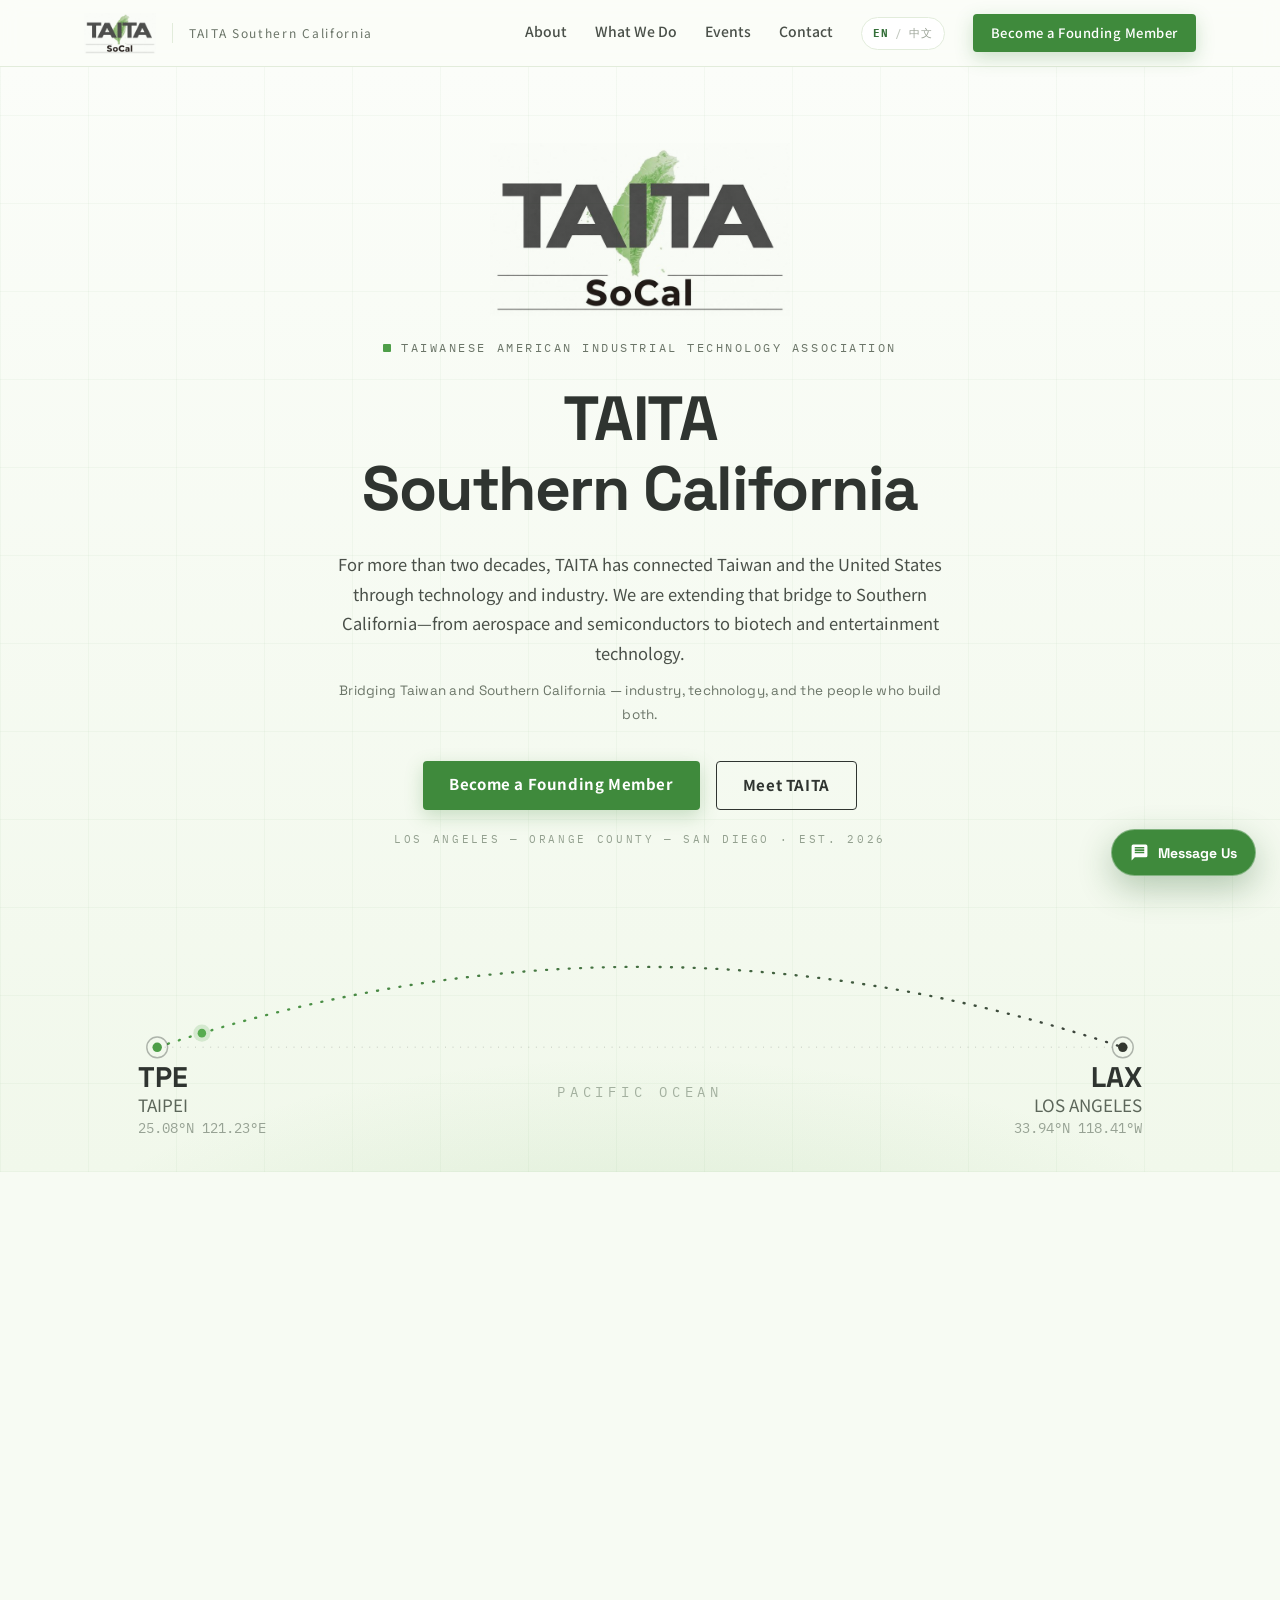
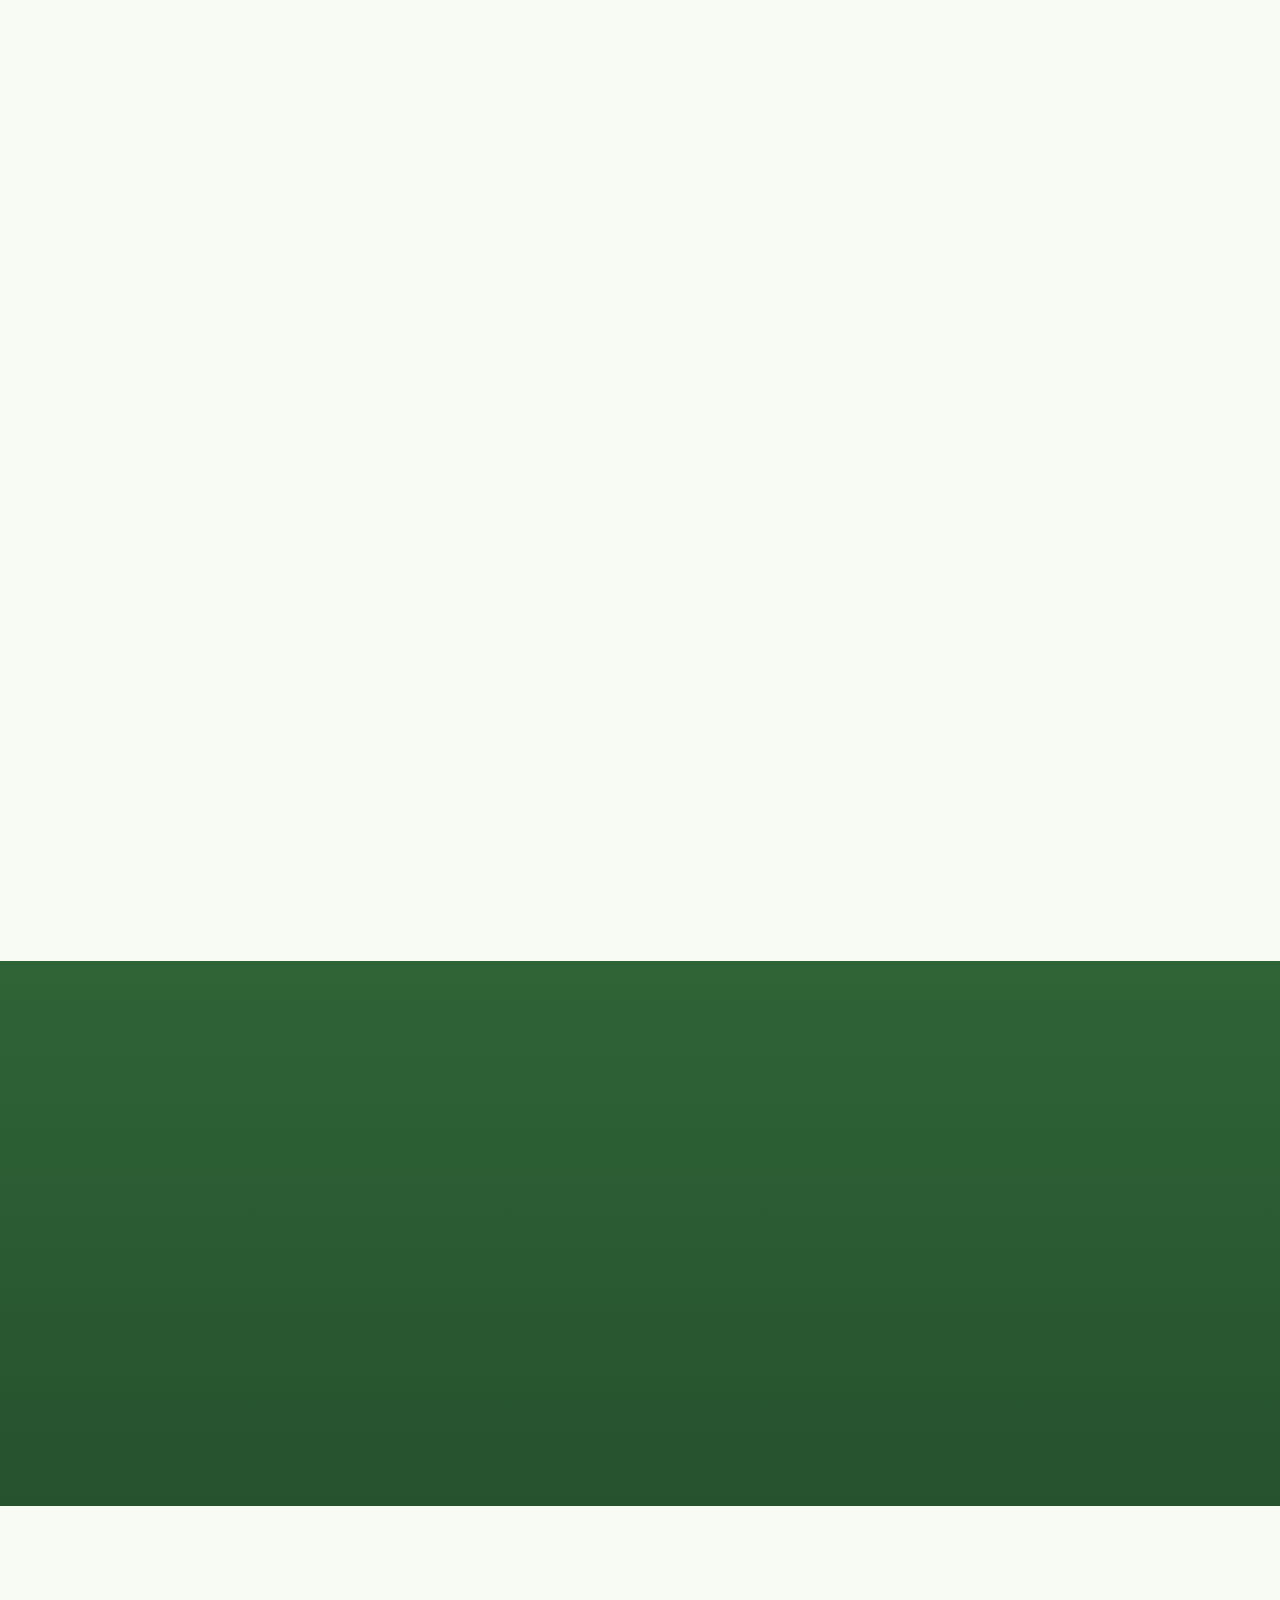
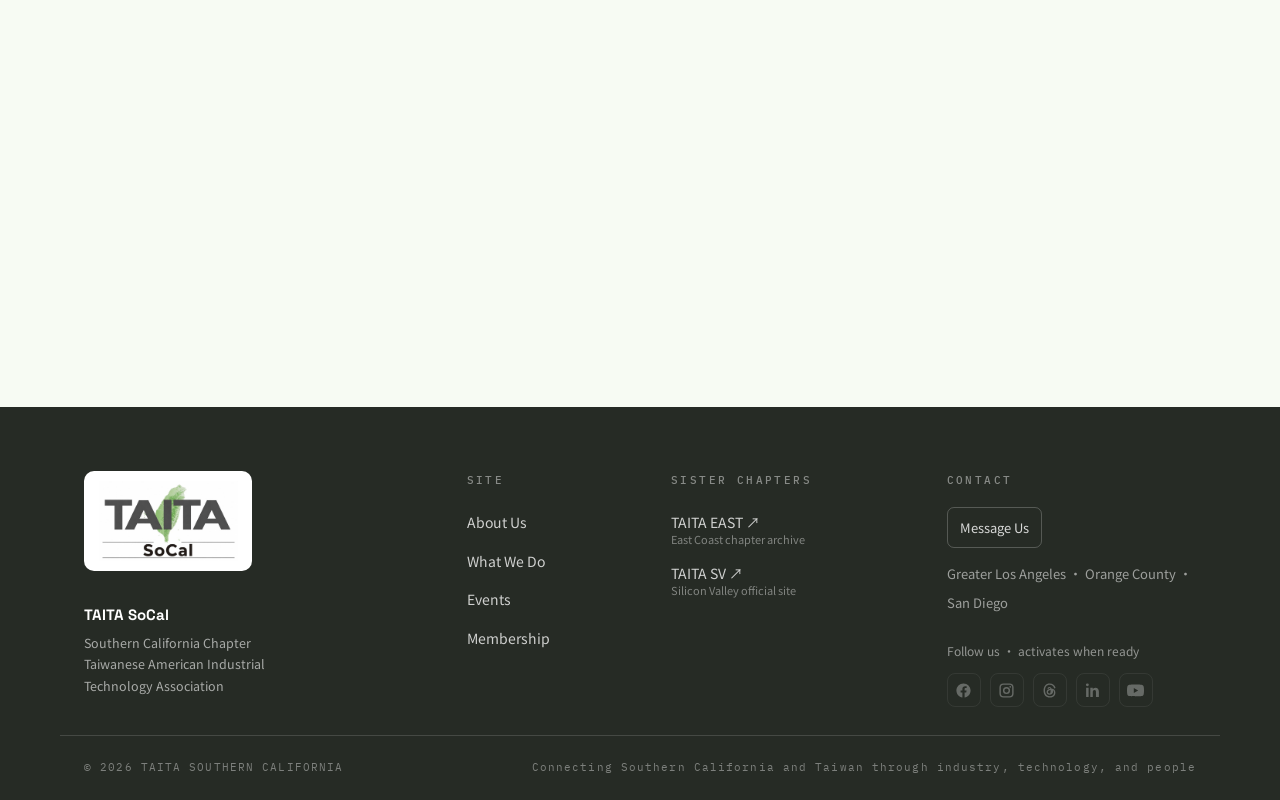
==== commit a76701df: "Add bilingual contact message form" ====
--- a/index.html
+++ b/index.html
@@ -1,856 +1,14 @@
 <!DOCTYPE html>
-<html lang="zh-Hant">
+<html lang="en">
 <head>
-<meta charset="UTF-8">
-<meta name="viewport" content="width=device-width, initial-scale=1.0">
-<title>TAITA SoCal｜南加州台美產業科技協會</title>
-<meta name="description" content="南加州台美產業科技協會 (TAITA SoCal) — 連結南加州與台灣的產業、科技與人。">
-<meta name="robots" content="index, follow, max-image-preview:large, max-snippet:-1, max-video-preview:-1">
-<link rel="canonical" href="https://taitasocal.org/">
-<link rel="icon" href="data:image/svg+xml,%3Csvg%20xmlns%3D%22http%3A//www.w3.org/2000/svg%22%20viewBox%3D%220%200%2064%2064%22%3E%3Crect%20width%3D%2264%22%20height%3D%2264%22%20rx%3D%2212%22%20fill%3D%22%234E9E48%22/%3E%3Ctext%20x%3D%2232%22%20y%3D%2246%22%20font-size%3D%2238%22%20font-weight%3D%22700%22%20text-anchor%3D%22middle%22%20fill%3D%22%23fff%22%20font-family%3D%22serif%22%3E%E5%8F%B0%3C/text%3E%3C/svg%3E">
-<meta property="og:title" content="TAITA SoCal｜南加州台美產業科技協會">
-<meta property="og:description" content="連結南加州與台灣的產業、科技與人。">
-<meta property="og:type" content="website">
-<meta property="og:site_name" content="TAITA SoCal">
-<meta property="og:locale" content="zh_TW">
-<meta property="og:locale:alternate" content="en_US">
-<meta property="og:url" content="https://taitasocal.org/">
-<meta property="og:image" content="https://taitasocal.org/logo.jpg">
-<meta property="og:image:alt" content="TAITA SoCal logo">
-<meta name="twitter:card" content="summary_large_image">
-<meta name="twitter:title" content="TAITA SoCal｜南加州台美產業科技協會">
-<meta name="twitter:description" content="連結南加州與台灣的產業、科技與人。">
-<meta name="twitter:image" content="https://taitasocal.org/logo.jpg">
-<script type="application/ld+json">
-{
-  "@context": "https://schema.org",
-  "@graph": [
-    {
-      "@type": "Organization",
-      "@id": "https://taitasocal.org/#organization",
-      "name": "TAITA SoCal",
-      "alternateName": [
-        "南加州台美產業科技協會",
-        "Southern California Taiwanese American Industrial Technology Association"
-      ],
-      "url": "https://taitasocal.org/",
-      "logo": "https://taitasocal.org/logo.jpg",
-      "email": "info@taitasocal.org",
-      "description": "TAITA SoCal connects the industries, technologies, and people of Taiwan and Southern California.",
-      "areaServed": [
-        { "@type": "AdministrativeArea", "name": "Greater Los Angeles" },
-        { "@type": "AdministrativeArea", "name": "Orange County, California" },
-        { "@type": "AdministrativeArea", "name": "San Diego County, California" }
-      ]
-    },
-    {
-      "@type": "WebSite",
-      "@id": "https://taitasocal.org/#website",
-      "url": "https://taitasocal.org/",
-      "name": "TAITA SoCal",
-      "publisher": { "@id": "https://taitasocal.org/#organization" },
-      "inLanguage": ["zh-Hant", "en"]
-    }
-  ]
-}
-</script>
-<link rel="preconnect" href="https://fonts.googleapis.com">
-<link rel="preconnect" href="https://fonts.gstatic.com" crossorigin>
-<link href="https://fonts.googleapis.com/css2?family=Noto+Serif+TC:wght@700;900&amp;family=Noto+Sans+TC:wght@400;500;700&amp;family=Space+Grotesk:wght@500;700&amp;family=IBM+Plex+Mono:wght@400;500&amp;display=swap" rel="stylesheet">
-<style>
-  :root{
-    --logo:url("[data-uri]");
-    --paper:#F7FBF3;       /* 白色帶一點綠 */
-    --paper-top:#FBFDF9;
-    --card:#FFFFFF;
-    --ink:#2F3430;         /* 會徽深灰 */
-    --ink-soft:#4A5049;
-    --muted:#6B7568;
-    --green:#4E9E48;       /* 會徽台灣島綠 */
-    --green-bright:#57AC50;
-    --green-deep:#35703A;
-    --green-btn:#3F8A3C;
-    --band-1:#2F6437;      /* 深綠段落 */
-    --band-2:#26522D;
-    --line:#E2ECDB;
-    --line-ink:rgba(255,255,255,.14);
-  }
-  *{margin:0;padding:0;box-sizing:border-box}
-  html{scroll-behavior:smooth}
-  body{
-    font-family:'Noto Sans TC','Helvetica Neue',Arial,sans-serif;
-    background:var(--paper);
-    color:var(--ink);
-    line-height:1.8;
-    -webkit-font-smoothing:antialiased;
-  }
-  ::selection{background:var(--green-deep);color:#fff}
-  a{color:inherit;text-decoration:none}
-  .mono{font-family:'IBM Plex Mono',monospace}
-  .en{font-family:'Space Grotesk','Noto Sans TC',sans-serif}
-  .logo-bg{
-    background-image:var(--logo);
-    background-size:contain;background-position:center;background-repeat:no-repeat;
-  }
-
-  /* ---------- Nav ---------- */
-  .nav{
-    position:sticky;top:0;z-index:50;
-    background:rgba(251,253,249,.92);
-    backdrop-filter:blur(10px);
-    border-bottom:1px solid var(--line);
-  }
-  .nav-inner{
-    max-width:1160px;margin:0 auto;padding:12px 24px;
-    display:flex;align-items:center;gap:16px;
-  }
-  .nav-logo{width:72px;height:42px;flex:none;mix-blend-mode:multiply}
-  .nav-zh{
-    font-size:12px;color:var(--muted);letter-spacing:.14em;
-    border-left:1px solid var(--line);padding-left:16px;line-height:1.6;
-  }
-  .nav-links{margin-left:auto;display:flex;gap:28px;align-items:center}
-  .nav-links a{
-    color:var(--ink-soft);font-size:14px;font-weight:500;
-    padding:6px 0;border-bottom:2px solid transparent;transition:.2s;
-  }
-  .nav-links a:hover{color:var(--green-deep);border-bottom-color:var(--green)}
-  .btn{
-    display:inline-block;padding:12px 26px;border-radius:4px;
-    font-weight:700;font-size:15px;letter-spacing:.04em;
-    font-family:inherit;line-height:1.5;text-align:center;
-    transition:transform .18s, box-shadow .18s, background .18s, color .18s;
-    cursor:pointer;border:none;
-  }
-  .btn:hover{transform:translateY(-2px)}
-  .btn:focus-visible{outline:3px solid var(--green);outline-offset:2px}
-  .btn-green{background:var(--green-btn);color:#fff;box-shadow:0 6px 18px rgba(63,138,60,.25)}
-  .btn-green:hover{background:var(--green-bright)}
-  .btn-ink{border:1.5px solid var(--ink);color:var(--ink);background:transparent}
-  .btn-ink:hover{background:var(--ink);color:#fff}
-  .btn-white{background:#fff;color:var(--band-1)}
-  .btn-white:hover{background:#EFF7EA}
-  .nav .btn{padding:9px 18px;font-size:13px}
-  .nav-links a.btn{color:#fff;border-bottom:none}
-  .nav-links a.btn:hover{color:#fff}
-  .lang-toggle{
-    flex:none;display:inline-flex;align-items:center;gap:6px;
-    padding:8px 11px;border:1px solid var(--line);border-radius:999px;
-    background:#fff;color:#9AA296;cursor:pointer;
-    font-family:'IBM Plex Mono',monospace;font-size:10.5px;font-weight:500;
-    letter-spacing:.08em;transition:border-color .2s,box-shadow .2s;
-  }
-  .lang-toggle:hover{border-color:var(--green);box-shadow:0 4px 14px rgba(63,138,60,.12)}
-  .lang-toggle:focus-visible{outline:3px solid var(--green);outline-offset:2px}
-  .lang-toggle .active{color:var(--green-deep);font-weight:700}
-  .lang-divider{color:#C3C9C0}
-
-  /* ---------- Hero ---------- */
-  .hero{
-    position:relative;overflow:hidden;
-    background:
-      radial-gradient(1000px 400px at 50% 112%, rgba(94,168,78,.16), transparent 62%),
-      repeating-linear-gradient(0deg, rgba(63,138,60,.045) 0 1px, transparent 1px 88px),
-      repeating-linear-gradient(90deg, rgba(63,138,60,.045) 0 1px, transparent 1px 88px),
-      linear-gradient(180deg, var(--paper-top) 0%, #F1F8EB 100%);
-  }
-  .hero-inner{
-    max-width:1160px;margin:0 auto;
-    padding:76px 24px 8px;
-    text-align:center;
-  }
-  .hero-logo{
-    width:min(300px,64vw);aspect-ratio:720/414;
-    margin:0 auto 22px;mix-blend-mode:multiply;
-  }
-  .eyebrow{
-    display:flex;align-items:center;gap:10px;
-    width:fit-content;max-width:100%;
-    font-family:'IBM Plex Mono',monospace;
-    font-size:11.5px;letter-spacing:.22em;
-    color:var(--muted);
-    margin:0 auto 26px;
-  }
-  .eyebrow::before{content:'';width:8px;height:8px;background:var(--green);border-radius:1px}
-  .hero h1{
-    font-family:'Noto Serif TC',serif;font-weight:900;
-    font-size:clamp(2.2rem,5.4vw,3.9rem);
-    line-height:1.3;letter-spacing:.04em;
-    color:var(--ink);
-    position:relative;display:block;
-    width:fit-content;max-width:100%;margin:0 auto;
-  }
-  .hero .lead{
-    max-width:640px;margin:26px auto 10px;
-    font-size:16.5px;color:var(--ink-soft);
-  }
-  .hero .lead-en{
-    max-width:640px;margin:0 auto;
-    font-size:13.5px;color:var(--muted);
-    letter-spacing:.02em;
-  }
-  .hero-cta{margin:34px 0 20px;display:flex;gap:16px;justify-content:center;flex-wrap:wrap}
-  .hero-meta{
-    font-family:'IBM Plex Mono',monospace;
-    font-size:11px;letter-spacing:.24em;
-    color:#93A08F;
-  }
-  .arc-wrap{max-width:1160px;margin:0 auto;padding:0 12px 30px}
-  .arc-wrap svg{width:100%;height:auto;display:block}
-
-  /* ---------- Sections ---------- */
-  .section{max-width:1160px;margin:0 auto;padding:104px 24px;scroll-margin-top:80px}
-  .sec-eyebrow{
-    display:flex;align-items:center;gap:10px;
-    font-family:'IBM Plex Mono',monospace;
-    font-size:11.5px;letter-spacing:.22em;color:var(--muted);
-    margin-bottom:22px;
-  }
-  .sec-eyebrow::before{content:'';width:8px;height:8px;background:var(--green);border-radius:1px}
-  .display{
-    font-family:'Noto Serif TC',serif;font-weight:700;
-    font-size:clamp(1.55rem,3.1vw,2.35rem);
-    line-height:1.55;letter-spacing:.02em;color:var(--ink);
-  }
-  html[lang="en"] .hero h1,
-  html[lang="en"] .display,
-  html[lang="en"] .card h3{
-    font-family:'Space Grotesk',sans-serif;letter-spacing:-.025em;
-  }
-  html[lang="en"] .hero h1{line-height:1.12}
-
-  /* About */
-  .about-grid{display:grid;grid-template-columns:1fr 1fr;gap:64px;align-items:start}
-  .about-grid p{margin-top:22px;color:var(--muted);font-size:15.5px}
-  .about-grid p strong{color:var(--ink);font-weight:700}
-  .facts{
-    margin-top:44px;display:grid;grid-template-columns:repeat(3,1fr);
-    border-top:1px solid var(--line);
-  }
-  .fact{padding:20px 18px 0;border-left:1px solid var(--line)}
-  .fact:first-child{border-left:none;padding-left:0}
-  .fact .k{font-family:'IBM Plex Mono',monospace;font-size:10.5px;letter-spacing:.2em;color:#8B9787}
-  .fact .v{margin-top:6px;font-weight:700;font-size:15px;color:var(--ink)}
-
-  /* Focus cards */
-  .cards{display:grid;grid-template-columns:repeat(2,1fr);gap:22px;margin-top:48px}
-  .card{
-    background:var(--card);border:1px solid var(--line);border-radius:8px;
-    padding:32px 30px 30px;position:relative;overflow:hidden;
-    transition:transform .22s, box-shadow .22s;
-  }
-  .card::before{
-    content:'';position:absolute;top:0;left:0;width:44px;height:4px;background:var(--green);
-  }
-  .card:hover{transform:translateY(-4px);box-shadow:0 14px 34px rgba(47,52,48,.09)}
-  .card .k{font-family:'IBM Plex Mono',monospace;font-size:10.5px;letter-spacing:.2em;color:#8B9787}
-  .card h3{
-    font-family:'Noto Serif TC',serif;font-weight:700;
-    font-size:21px;color:var(--ink);margin:10px 0 10px;letter-spacing:.02em;
-  }
-  .card p{color:var(--muted);font-size:14.5px}
-
-  /* Events (green band) */
-  .band{background:linear-gradient(180deg,var(--band-1) 0%,var(--band-2) 100%);color:#fff}
-  .band .section{padding:96px 24px}
-  .band .sec-eyebrow{color:rgba(255,255,255,.6)}
-  .band .sec-eyebrow::before{background:#9FD48F}
-  .band .display{color:#fff}
-  .band p{color:rgba(255,255,255,.82);max-width:560px;margin-top:20px;font-size:15.5px}
-  .chip{
-    display:inline-block;margin-top:28px;
-    font-family:'IBM Plex Mono',monospace;font-size:12px;letter-spacing:.16em;
-    border:1px dashed rgba(255,255,255,.4);color:#D9EFCB;
-    padding:10px 18px;border-radius:999px;
-  }
-  .band .btn{margin-top:30px}
-  .note{margin-top:16px;font-size:12px;color:rgba(255,255,255,.5)}
-
-  /* Join */
-  .join{text-align:center}
-  .join .display{max-width:620px;margin:0 auto}
-  .join p{max-width:620px;margin:22px auto 0;color:var(--muted);font-size:15.5px}
-  .join .sec-eyebrow{justify-content:center}
-  .join-cta{margin-top:38px;display:flex;gap:16px;justify-content:center;flex-wrap:wrap}
-
-  /* Contact dialog */
-  .contact-dialog{
-    width:min(560px,calc(100vw - 32px));max-height:calc(100vh - 32px);
-    margin:auto;padding:0;border:1px solid var(--line);border-radius:14px;
-    background:#fff;color:var(--ink);box-shadow:0 28px 80px rgba(24,36,24,.28);
-  }
-  .contact-dialog::backdrop{background:rgba(24,31,24,.58);backdrop-filter:blur(4px)}
-  .dialog-inner{padding:38px;position:relative}
-  .dialog-close{
-    position:absolute;top:16px;right:16px;width:38px;height:38px;
-    border:1px solid var(--line);border-radius:999px;background:var(--paper);
-    color:var(--ink);font-size:24px;line-height:1;cursor:pointer;
-  }
-  .dialog-close:hover{background:#EAF4E4}
-  .dialog-close:focus-visible{outline:3px solid var(--green);outline-offset:2px}
-  .dialog-inner .sec-eyebrow{margin-bottom:14px}
-  .dialog-inner h2{
-    font-family:'Noto Serif TC',serif;font-size:clamp(1.55rem,4vw,2rem);
-    line-height:1.4;margin-right:38px;
-  }
-  html[lang="en"] .dialog-inner h2{font-family:'Space Grotesk',sans-serif;letter-spacing:-.02em}
-  .dialog-copy{margin-top:14px;color:var(--muted);font-size:15px}
-  .dialog-email{
-    display:flex;align-items:center;gap:10px;width:fit-content;
-    margin-top:22px;color:var(--green-deep);font-family:'IBM Plex Mono',monospace;
-    font-size:14px;font-weight:500;
-  }
-  .dialog-email svg{width:18px;height:18px;flex:none}
-  .dialog-actions{display:grid;grid-template-columns:1fr 1fr;gap:12px;margin-top:26px}
-  .dialog-actions .btn{padding:11px 16px;font-size:13px}
-  #copyEmail{grid-column:1/-1}
-  .btn-soft{background:#EDF6E8;color:var(--green-deep);border:1px solid #D8E9D0}
-  .btn-soft:hover{background:#E2F0DA}
-  .copy-status{min-height:1.6em;margin-top:12px;color:var(--green-deep);font-size:12px}
-
-  /* Footer */
-  footer{background:#262B25;color:#fff}
-  .foot-inner{
-    max-width:1160px;margin:0 auto;padding:64px 24px 28px;
-    display:grid;grid-template-columns:1.45fr .7fr 1fr 1.05fr;gap:38px;
-  }
-  .foot-org{display:flex;gap:18px;align-items:flex-start;flex-wrap:wrap}
-  .foot-logo{
-    background:#fff;border-radius:10px;padding:10px 14px;width:168px;flex:none;
-  }
-  .foot-logo .logo-bg{width:100%;aspect-ratio:720/414}
-  .foot-org .names span{display:block;font-size:12.5px;color:rgba(255,255,255,.6);line-height:1.7}
-  .foot-org .names b{display:block;font-size:15px;margin-bottom:4px}
-  .foot h4{font-family:'IBM Plex Mono',monospace;font-size:11px;letter-spacing:.22em;color:rgba(255,255,255,.45);margin-bottom:16px;font-weight:500}
-  .foot ul{list-style:none}
-  .foot li{margin-bottom:10px}
-  .foot a{color:rgba(255,255,255,.78);font-size:14px}
-  .foot a:hover{color:#9FD48F}
-  .chapter-link{display:inline-flex;flex-direction:column;line-height:1.45}
-  .chapter-link small{color:rgba(255,255,255,.42);font-size:11px}
-  .social-label{margin:24px 0 12px;color:rgba(255,255,255,.5);font-size:12px}
-  .social-links{display:flex;gap:9px;flex-wrap:wrap}
-  .social-link{
-    width:34px;height:34px;display:inline-grid;place-items:center;
-    border:1px solid rgba(255,255,255,.18);border-radius:8px;
-    color:rgba(255,255,255,.82);transition:background .18s,border-color .18s,color .18s,transform .18s;
-  }
-  .social-link svg{width:17px;height:17px;fill:currentColor}
-  .social-link[href]:hover{
-    color:#fff;background:var(--green-btn);border-color:var(--green-bright);transform:translateY(-2px);
-  }
-  .social-link[aria-disabled="true"]{opacity:.38;cursor:not-allowed}
-  .foot-bottom{
-    max-width:1160px;margin:0 auto;padding:22px 24px;
-    border-top:1px solid var(--line-ink);
-    display:flex;justify-content:space-between;gap:14px;flex-wrap:wrap;
-    font-family:'IBM Plex Mono',monospace;font-size:11px;letter-spacing:.1em;
-    color:rgba(255,255,255,.4);
-  }
-
-  /* Reveal on scroll */
-  .reveal{opacity:0;transform:translateY(20px);transition:opacity .7s ease, transform .7s ease}
-  .reveal.in{opacity:1;transform:none}
-  @media (prefers-reduced-motion: reduce){
-    html{scroll-behavior:auto}
-    .reveal{opacity:1;transform:none;transition:none}
-    .btn,.card{transition:none}
-  }
-
-  /* Responsive */
-  @media (max-width: 860px){
-    .about-grid{grid-template-columns:1fr;gap:28px}
-    .cards{grid-template-columns:1fr}
-    .foot-inner{grid-template-columns:repeat(2,minmax(0,1fr));gap:36px}
-    .nav-zh{display:none}
-    .nav-links{gap:12px}
-  }
-  @media (max-width: 720px){
-    .nav-links a:not(.btn){display:none}
-    .facts{grid-template-columns:1fr;border-top:none}
-    .fact{border-left:none;padding-left:0;border-top:1px solid var(--line);padding-top:16px}
-    .section{padding:76px 20px}
-    .hero-inner{padding-top:56px}
-    .coords{display:none}
-    .nav-inner{padding-left:16px;padding-right:16px}
-    .nav-logo{width:62px;height:36px}
-    .nav .btn{padding:9px 12px;font-size:12px}
-    .lang-toggle{padding:8px 9px;font-size:10px}
-    .dialog-inner{padding:32px 22px 24px}
-    .dialog-actions{grid-template-columns:1fr}
-    .dialog-actions .btn{width:100%}
-  }
-  @media (max-width: 560px){
-    .foot-inner{grid-template-columns:1fr}
-  }
-</style>
+  <meta charset="utf-8">
+  <meta name="viewport" content="width=device-width,initial-scale=1">
+  <meta http-equiv="refresh" content="0;url=./public/">
+  <meta name="robots" content="noindex">
+  <title>TAITA SoCal</title>
+  <link rel="canonical" href="https://taitasocal.org/">
 </head>
 <body>
-
-<!-- ============ NAV ============ -->
-<nav class="nav">
-  <div class="nav-inner">
-    <a href="#top" class="nav-logo logo-bg" aria-label="TAITA SoCal 首頁" data-i18n-aria="homeAria"></a>
-    <div class="nav-zh" data-i18n="orgShort">南加州台美產業科技協會</div>
-    <div class="nav-links">
-      <a href="#about" data-i18n="navAbout">關於</a>
-      <a href="#focus" data-i18n="navFocus">焦點工作</a>
-      <a href="#events" data-i18n="navEvents">活動</a>
-      <a href="#contact" data-i18n="navContact">聯絡</a>
-      <button class="lang-toggle" id="langToggle" type="button" aria-label="Switch to English" aria-pressed="false">
-        <span id="langEn">EN</span><span class="lang-divider" aria-hidden="true">/</span><span id="langZh" class="active">中文</span>
-      </button>
-      <a href="#join" class="btn btn-green" data-i18n="foundingMember">成為創始會員</a>
-    </div>
-  </div>
-</nav>
-
-<!-- ============ HERO ============ -->
-<header class="hero" id="top">
-  <div class="hero-inner">
-    <div class="hero-logo logo-bg" role="img" aria-label="TAITA SoCal 會徽" data-i18n-aria="emblemAria"></div>
-    <div class="eyebrow en">TAIWANESE AMERICAN INDUSTRIAL TECHNOLOGY ASSOCIATION</div>
-    <h1><span data-i18n="heroTitle">南加州<br>台美產業科技協會</span></h1>
-    <p class="lead" data-i18n="heroLead">我們把 TAITA 二十多年來連結台灣與美國科技產業的橋樑，延伸到南加州。從航太、半導體到生技與娛樂科技——這裡是下一段旅程的起點。</p>
-    <p class="lead-en en" data-i18n="heroTagline">Bridging Taiwan and Southern California — industry, technology, and the people who build both.</p>
-    <div class="hero-cta">
-      <a href="#join" class="btn btn-green" data-i18n="foundingMember">成為創始會員</a>
-      <a href="#about" class="btn btn-ink" data-i18n="meetTaita">認識 TAITA</a>
-    </div>
-    <div class="hero-meta">LOS ANGELES — ORANGE COUNTY — SAN DIEGO · EST. 2026</div>
-  </div>
-
-  <!-- Signature: TPE ↔ LAX flight arc -->
-  <div class="arc-wrap" aria-hidden="true">
-    <svg viewBox="0 0 1200 300" xmlns="http://www.w3.org/2000/svg" role="img" aria-label="台北到洛杉磯的航線示意圖" data-i18n-aria="flightAria">
-      <defs>
-        <linearGradient id="arcGrad" x1="0" y1="0" x2="1" y2="0">
-          <stop offset="0" stop-color="#4E9E48"/>
-          <stop offset="1" stop-color="#3B403B"/>
-        </linearGradient>
-      </defs>
-      <!-- horizon baseline -->
-      <line x1="90" y1="200" x2="1110" y2="200" stroke="rgba(47,52,48,.16)" stroke-dasharray="1 7" stroke-width="1.5"/>
-      <!-- flight path -->
-      <path id="flightPath" d="M 90 200 Q 600 30 1110 200" fill="none"
-            stroke="url(#arcGrad)" stroke-width="2.5" stroke-linecap="round" stroke-dasharray="1 11"/>
-      <!-- traveling dot -->
-      <g id="flyer">
-        <circle r="9" fill="#4E9E48" opacity="0.18"/>
-        <circle r="4.5" fill="#57AC50"/>
-        <animateMotion dur="7s" repeatCount="indefinite" rotate="none">
-          <mpath href="#flightPath"/>
-        </animateMotion>
-      </g>
-      <!-- TPE endpoint -->
-      <circle cx="90" cy="200" r="11" fill="none" stroke="rgba(47,52,48,.35)" stroke-width="1.5"/>
-      <circle cx="90" cy="200" r="5" fill="#4E9E48"/>
-      <text x="70" y="242" fill="#2F3430" font-family="'Space Grotesk',sans-serif" font-weight="700" font-size="30">TPE</text>
-      <text x="70" y="268" fill="#5C665A" font-family="'Noto Sans TC',sans-serif" font-size="18" data-i18n="taipei">台北 TAIPEI</text>
-      <text class="coords" x="70" y="291" fill="#97A294" font-family="'IBM Plex Mono',monospace" font-size="15">25.08°N 121.23°E</text>
-      <!-- LAX endpoint -->
-      <circle cx="1110" cy="200" r="11" fill="none" stroke="rgba(47,52,48,.35)" stroke-width="1.5"/>
-      <circle cx="1110" cy="200" r="5" fill="#33382F"/>
-      <text x="1130" y="242" text-anchor="end" fill="#2F3430" font-family="'Space Grotesk',sans-serif" font-weight="700" font-size="30">LAX</text>
-      <text x="1130" y="268" text-anchor="end" fill="#5C665A" font-family="'Noto Sans TC',sans-serif" font-size="18" data-i18n="losAngeles">洛杉磯 LOS ANGELES</text>
-      <text class="coords" x="1130" y="291" text-anchor="end" fill="#97A294" font-family="'IBM Plex Mono',monospace" font-size="15">33.94°N 118.41°W</text>
-      <!-- ocean label -->
-      <text x="600" y="252" text-anchor="middle" fill="#A3B09F" font-family="'IBM Plex Mono',monospace" font-size="15" letter-spacing="5" data-i18n="pacific">太平洋 · PACIFIC OCEAN</text>
-    </svg>
-  </div>
-</header>
-
-<!-- ============ ABOUT ============ -->
-<section id="about" class="section">
-  <div class="about-grid">
-    <div class="reveal">
-      <div class="sec-eyebrow" data-i18n="aboutEyebrow">關於 — ABOUT</div>
-      <h2 class="display" data-i18n="aboutTitle">2003 年，TAITA 在矽谷搭起台美科技產業的橋。現在，我們把橋的另一端，架在南加州。</h2>
-    </div>
-    <div class="reveal">
-      <p data-i18n="aboutP1">台美產業科技協會（TAITA）長期促進台灣與美國在產業、科技與投資上的合作。<strong>南加州分會承續這個使命</strong>，立足於大洛杉磯、橘郡與聖地牙哥——這裡有全美最深厚的台美社群，也有航太、半導體、生技醫療、娛樂科技與先進製造的完整聚落。</p>
-      <p data-i18n="aboutP2">TAITA SoCal 由在地會員籌組、<strong>獨立運作與治理</strong>；同時與矽谷（TAITA-SV）、美東（TAITA-EC）等姊妹分會保持交流，共同壯大跨太平洋的產業網絡。</p>
-      <div class="facts">
-        <div class="fact"><div class="k en">STATUS</div><div class="v" data-i18n="statusValue">2026 籌備啟動</div></div>
-        <div class="fact"><div class="k en">REGION</div><div class="v">LA · OC · SD</div></div>
-        <div class="fact"><div class="k en">SISTER CHAPTERS</div><div class="v" data-i18n="sisterValue">矽谷 · 美東</div></div>
-      </div>
-    </div>
-  </div>
-</section>
-
-<!-- ============ FOCUS ============ -->
-<section id="focus" class="section" style="padding-top:0">
-  <div class="reveal">
-    <div class="sec-eyebrow" data-i18n="focusEyebrow">焦點工作 — WHAT WE DO</div>
-    <h2 class="display" data-i18n="focusTitle">我們在做的事</h2>
-  </div>
-  <div class="cards">
-    <div class="card reveal">
-      <div class="k en">MONTHLY SEMINARS</div>
-      <h3 data-i18n="seminarTitle">每月產業講座</h3>
-      <p data-i18n="seminarText">從晶片到細胞治療，邀請兩地業界領袖分享第一線的技術與市場觀點。</p>
-    </div>
-    <div class="card reveal">
-      <div class="k en">ANNUAL CONFERENCE</div>
-      <h3 data-i18n="conferenceTitle">年度大會</h3>
-      <p data-i18n="conferenceText">一年一度，匯聚產業、學研與創投，促成跨太平洋的實質合作。</p>
-    </div>
-    <div class="card reveal">
-      <div class="k en">STARTUPS &amp; TALENT</div>
-      <h3 data-i18n="talentTitle">創業與人才</h3>
-      <p data-i18n="talentText">導師制度與徵才媒合，協助台灣新創與科技人才在南加州落地生根。</p>
-    </div>
-    <div class="card reveal">
-      <div class="k en">SCHOLARSHIP</div>
-      <h3 data-i18n="scholarshipTitle">獎學金</h3>
-      <p data-i18n="scholarshipText">支持台美學生投入科學與工程，培養下一代的橋樑人物。</p>
-    </div>
-  </div>
-</section>
-
-<!-- ============ EVENTS ============ -->
-<div class="band" id="events">
-  <section class="section">
-    <div class="reveal">
-      <div class="sec-eyebrow" data-i18n="eventsEyebrow">活動 — EVENTS</div>
-      <h2 class="display" data-i18n="eventsTitle">成立大會，即將啟程。</h2>
-      <p data-i18n="eventsText">我們正在籌備 TAITA SoCal 成立大會與第一場產業論壇。留下 Email，第一時間收到時間與地點。</p>
-      <div class="chip" data-i18n="eventsChip">2026 秋季 · 大洛杉磯地區 · 詳情待公布</div>
-      <div>
-        <button class="btn btn-white contact-trigger" type="button" data-contact="updates" data-i18n="notifyButton">加入通知名單</button>
-      </div>
-    </div>
-  </section>
-</div>
-
-<!-- ============ JOIN ============ -->
-<section id="join" class="section join">
-  <div class="reveal">
-    <div class="sec-eyebrow" data-i18n="joinEyebrow">入會 — JOIN US</div>
-    <h2 class="display" data-i18n="foundingMember">成為創始會員</h2>
-    <p data-i18n="joinText">只要你在南加州從事科技或產業相關工作——工程師、研究員、創業者、投資人、學生——都歡迎加入。創始會員將一起參與分會章程、理事會與第一年活動的規劃。</p>
-    <div class="join-cta">
-      <button class="btn btn-green contact-trigger" type="button" data-contact="join" data-i18n="joinButton">我要加入</button>
-      <button class="btn btn-ink contact-trigger" type="button" data-contact="sponsor" data-i18n="sponsorButton">企業贊助合作</button>
-    </div>
-  </div>
-</section>
-
-<!-- ============ CONTACT DIALOG ============ -->
-<dialog class="contact-dialog" id="contactDialog" aria-labelledby="contactDialogTitle">
-  <div class="dialog-inner">
-    <button class="dialog-close" id="contactDialogClose" type="button" data-i18n-aria="closeDialogAria">&times;</button>
-    <div class="sec-eyebrow" data-i18n="contactEyebrow">EMAIL 聯絡</div>
-    <h2 id="contactDialogTitle">聯絡 TAITA SoCal</h2>
-    <p class="dialog-copy" id="contactDialogCopy"></p>
-    <a class="dialog-email" id="contactEmailLink" href="mailto:info@taitasocal.org">
-      <svg viewBox="0 0 24 24" aria-hidden="true"><path fill="currentColor" d="M20 4H4a2 2 0 0 0-2 2v12a2 2 0 0 0 2 2h16a2 2 0 0 0 2-2V6a2 2 0 0 0-2-2Zm0 4-8 5-8-5V6l8 5 8-5v2Z"/></svg>
-      info@taitasocal.org
-    </a>
-    <div class="dialog-actions">
-      <a class="btn btn-green" id="contactGmail" href="https://mail.google.com/" target="_blank" rel="noopener noreferrer" data-i18n="openGmail">用 Gmail 撰寫</a>
-      <a class="btn btn-soft" id="contactMailto" href="mailto:info@taitasocal.org" data-i18n="openEmailApp">開啟 Email App</a>
-      <button class="btn btn-ink" id="copyEmail" type="button" data-i18n="copyEmail">複製 Email</button>
-    </div>
-    <p class="copy-status" id="copyStatus" aria-live="polite"></p>
-  </div>
-</dialog>
-
-<!-- ============ FOOTER ============ -->
-<footer id="contact">
-  <div class="foot-inner">
-    <div class="foot-org">
-      <div class="foot-logo"><div class="logo-bg" role="img" aria-label="TAITA SoCal 會徽" data-i18n-aria="emblemAria"></div></div>
-      <div class="names">
-        <b class="en">TAITA SoCal</b>
-        <span data-i18n="footerOrg">南加州台美產業科技協會<br>Southern California Taiwanese American<br>Industrial Technology Association</span>
-      </div>
-    </div>
-    <div class="foot">
-      <h4>SITE</h4>
-      <ul>
-        <li><a href="#about" data-i18n="footerAbout">關於我們</a></li>
-        <li><a href="#focus" data-i18n="navFocus">焦點工作</a></li>
-        <li><a href="#events" data-i18n="navEvents">活動</a></li>
-        <li><a href="#join" data-i18n="footerJoin">入會</a></li>
-      </ul>
-    </div>
-    <div class="foot">
-      <h4 data-i18n="sisterChaptersTitle">SISTER CHAPTERS</h4>
-      <ul>
-        <li>
-          <a class="chapter-link" href="https://taiwaneseamericanhistory.org/taita-east-coast/" target="_blank" rel="noopener noreferrer">
-            <span>TAITA EAST ↗</span>
-            <small data-i18n="eastChapterNote">美東分會歷史資料</small>
-          </a>
-        </li>
-        <li>
-          <a class="chapter-link" href="https://www.taita.org/" target="_blank" rel="noopener noreferrer">
-            <span>TAITA SV ↗</span>
-            <small data-i18n="svChapterNote">矽谷分會官方網站</small>
-          </a>
-        </li>
-      </ul>
-    </div>
-    <div class="foot">
-      <h4>CONTACT</h4>
-      <ul>
-        <li><a href="mailto:info@taitasocal.org" class="mono" style="font-size:13px">info@taitasocal.org</a></li>
-        <li><span style="color:rgba(255,255,255,.55);font-size:13px" data-i18n="region">大洛杉磯 · 橘郡 · 聖地牙哥</span></li>
-      </ul>
-      <div class="social-label" data-i18n="socialLabel">關注我們 · 帳號建立後啟用</div>
-      <div class="social-links" data-i18n-aria="socialAria" aria-label="TAITA SoCal 社群媒體">
-        <a class="social-link" data-social="facebook" data-platform="Facebook" aria-label="Facebook">
-          <svg viewBox="0 0 24 24" aria-hidden="true"><path d="M22 12.06C22 6.5 17.52 2 12 2S2 6.5 2 12.06c0 5.02 3.66 9.18 8.44 9.94v-7.03H7.9v-2.91h2.54V9.85c0-2.52 1.49-3.91 3.77-3.91 1.09 0 2.23.2 2.23.2v2.46h-1.26c-1.24 0-1.63.78-1.63 1.57v1.89h2.78l-.44 2.91h-2.34V22C18.34 21.24 22 17.08 22 12.06Z"/></svg>
-        </a>
-        <a class="social-link" data-social="instagram" data-platform="Instagram" aria-label="Instagram">
-          <svg viewBox="0 0 24 24" aria-hidden="true"><path d="M7.8 2h8.4A5.81 5.81 0 0 1 22 7.8v8.4a5.81 5.81 0 0 1-5.8 5.8H7.8A5.81 5.81 0 0 1 2 16.2V7.8A5.81 5.81 0 0 1 7.8 2Zm-.2 2A3.6 3.6 0 0 0 4 7.6v8.8A3.6 3.6 0 0 0 7.6 20h8.8a3.6 3.6 0 0 0 3.6-3.6V7.6A3.6 3.6 0 0 0 16.4 4H7.6Zm9.65 1.5a1.25 1.25 0 1 1 0 2.5 1.25 1.25 0 0 1 0-2.5ZM12 7a5 5 0 1 1 0 10 5 5 0 0 1 0-10Zm0 2a3 3 0 1 0 0 6 3 3 0 0 0 0-6Z"/></svg>
-        </a>
-        <a class="social-link" data-social="threads" data-platform="Threads" aria-label="Threads">
-          <svg viewBox="0 0 24 24" aria-hidden="true"><path d="M12.3 2C7 2 3.6 5.8 3.6 12.1c0 6.1 3.4 9.9 8.9 9.9 4.8 0 7.8-2.7 7.8-6.8 0-3.4-2-5.4-5.6-5.9-.3-1.4-1.2-2.4-2.7-2.4-1.7 0-2.9 1.1-2.9 2.7h2c0-.6.3-1 1-1 .6 0 1 .4 1.1 1-3.3.4-5.3 2.1-5.3 4.6 0 2.3 1.7 3.9 4.2 3.9 3.1 0 5.1-2.1 5.1-5.4 0-.4 0-.7-.1-1.1.8.5 1.2 1.6 1.2 3.5 0 3.1-2.1 4.9-5.8 4.9-4.3 0-6.8-3-6.8-7.9C5.7 7 8.2 4 12.3 4c3.3 0 5.4 1.7 6.3 5l2-.6C19.5 4.2 16.5 2 12.3 2Zm-.1 14.2c-1.4 0-2.3-.8-2.3-2 0-1.5 1.3-2.5 3.5-2.8.1.4.1.8.1 1.2 0 2.3-.5 3.6-1.3 3.6Z"/></svg>
-        </a>
-        <a class="social-link" data-social="linkedin" data-platform="LinkedIn" aria-label="LinkedIn">
-          <svg viewBox="0 0 24 24" aria-hidden="true"><path d="M6.5 8.2H3V21h3.5V8.2ZM4.75 2A2.05 2.05 0 1 0 4.75 6.1 2.05 2.05 0 0 0 4.75 2ZM21 13.65c0-3.86-2.06-5.66-4.82-5.66-2.22 0-3.22 1.22-3.77 2.08V8.2H8.9V21h3.51v-6.34c0-1.67.32-3.3 2.4-3.3 2.05 0 2.08 1.92 2.08 3.41V21H21v-7.35Z"/></svg>
-        </a>
-        <a class="social-link" data-social="youtube" data-platform="YouTube" aria-label="YouTube">
-          <svg viewBox="0 0 24 24" aria-hidden="true"><path d="M23.5 6.2a3 3 0 0 0-2.1-2.1C19.55 3.6 12 3.6 12 3.6s-7.55 0-9.4.5A3 3 0 0 0 .5 6.2 31 31 0 0 0 0 12a31 31 0 0 0 .5 5.8 3 3 0 0 0 2.1 2.1c1.85.5 9.4.5 9.4.5s7.55 0 9.4-.5a3 3 0 0 0 2.1-2.1A31 31 0 0 0 24 12a31 31 0 0 0-.5-5.8ZM9.6 15.6V8.4L15.8 12l-6.2 3.6Z"/></svg>
-        </a>
-      </div>
-    </div>
-  </div>
-  <div class="foot-bottom">
-    <span>© 2026 TAITA SOUTHERN CALIFORNIA</span>
-    <span data-i18n="footerTagline">連結南加州與台灣的產業、科技與人</span>
-  </div>
-</footer>
-
-<script>
-  const translations = {
-    zh: {
-      pageTitle: 'TAITA SoCal｜南加州台美產業科技協會',
-      description: '南加州台美產業科技協會 (TAITA SoCal) — 連結南加州與台灣的產業、科技與人。',
-      ogDescription: '連結南加州與台灣的產業、科技與人。',
-      homeAria: 'TAITA SoCal 首頁',
-      emblemAria: 'TAITA SoCal 會徽',
-      orgShort: '南加州台美產業科技協會',
-      navAbout: '關於', navFocus: '焦點工作', navEvents: '活動', navContact: '聯絡',
-      foundingMember: '成為創始會員', meetTaita: '認識 TAITA',
-      heroTitle: '南加州<br>台美產業科技協會',
-      heroLead: '我們把 TAITA 二十多年來連結台灣與美國科技產業的橋樑，延伸到南加州。從航太、半導體到生技與娛樂科技——這裡是下一段旅程的起點。',
-      heroTagline: 'Bridging Taiwan and Southern California — industry, technology, and the people who build both.',
-      flightAria: '台北到洛杉磯的航線示意圖', taipei: '台北 TAIPEI', losAngeles: '洛杉磯 LOS ANGELES', pacific: '太平洋 · PACIFIC OCEAN',
-      aboutEyebrow: '關於 — ABOUT',
-      aboutTitle: '2003 年，TAITA 在矽谷搭起台美科技產業的橋。現在，我們把橋的另一端，架在南加州。',
-      aboutP1: '台美產業科技協會（TAITA）長期促進台灣與美國在產業、科技與投資上的合作。<strong>南加州分會承續這個使命</strong>，立足於大洛杉磯、橘郡與聖地牙哥——這裡有全美最深厚的台美社群，也有航太、半導體、生技醫療、娛樂科技與先進製造的完整聚落。',
-      aboutP2: 'TAITA SoCal 由在地會員籌組、<strong>獨立運作與治理</strong>；同時與矽谷（TAITA-SV）、美東（TAITA-EC）等姊妹分會保持交流，共同壯大跨太平洋的產業網絡。',
-      statusValue: '2026 籌備啟動', sisterValue: '矽谷 · 美東',
-      focusEyebrow: '焦點工作 — WHAT WE DO', focusTitle: '我們在做的事',
-      seminarTitle: '每月產業講座', seminarText: '從晶片到細胞治療，邀請兩地業界領袖分享第一線的技術與市場觀點。',
-      conferenceTitle: '年度大會', conferenceText: '一年一度，匯聚產業、學研與創投，促成跨太平洋的實質合作。',
-      talentTitle: '創業與人才', talentText: '導師制度與徵才媒合，協助台灣新創與科技人才在南加州落地生根。',
-      scholarshipTitle: '獎學金', scholarshipText: '支持台美學生投入科學與工程，培養下一代的橋樑人物。',
-      eventsEyebrow: '活動 — EVENTS', eventsTitle: '成立大會，即將啟程。',
-      eventsText: '我們正在籌備 TAITA SoCal 成立大會與第一場產業論壇。留下 Email，第一時間收到時間與地點。',
-      eventsChip: '2026 秋季 · 大洛杉磯地區 · 詳情待公布', notifyButton: '加入通知名單',
-      joinEyebrow: '入會 — JOIN US', joinText: '只要你在南加州從事科技或產業相關工作——工程師、研究員、創業者、投資人、學生——都歡迎加入。創始會員將一起參與分會章程、理事會與第一年活動的規劃。',
-      joinButton: '我要加入', sponsorButton: '企業贊助合作',
-      contactEyebrow: 'EMAIL 聯絡', closeDialogAria: '關閉聯絡視窗',
-      openGmail: '用 Gmail 撰寫', openEmailApp: '開啟 Email App', copyEmail: '複製 Email', copiedEmail: '已複製 info@taitasocal.org', copyFailed: '請手動複製 info@taitasocal.org',
-      contactJoinTitle: '加入 TAITA SoCal', contactJoinText: '點選下方選項寄信給我們。我們會回覆入會資訊與下一步。', contactJoinSubject: 'TAITA SoCal 入會意願', contactJoinBody: '您好，我想加入 TAITA SoCal，請提供入會資訊與下一步。謝謝！',
-      contactSponsorTitle: '企業贊助合作', contactSponsorText: '點選下方選項與我們聯絡，我們會回覆企業贊助與合作資訊。', contactSponsorSubject: 'TAITA SoCal 企業贊助合作', contactSponsorBody: '您好，我想了解 TAITA SoCal 的企業贊助與合作方式，請與我聯絡。謝謝！',
-      contactUpdatesTitle: '加入活動通知名單', contactUpdatesText: '寄信給我們，即可收到成立大會與最新活動資訊。', contactUpdatesSubject: '加入 TAITA SoCal 活動通知名單', contactUpdatesBody: '您好，我想加入 TAITA SoCal 活動通知名單。謝謝！',
-      footerOrg: '南加州台美產業科技協會<br>Southern California Taiwanese American<br>Industrial Technology Association',
-      footerAbout: '關於我們', footerJoin: '入會', region: '大洛杉磯 · 橘郡 · 聖地牙哥',
-      sisterChaptersTitle: '姊妹分會', eastChapterNote: '美東分會歷史資料', svChapterNote: '矽谷分會官方網站',
-      socialLabel: '關注我們 · 帳號建立後啟用', socialAria: 'TAITA SoCal 社群媒體', socialPending: '帳號建立後啟用',
-      footerTagline: '連結南加州與台灣的產業、科技與人'
-    },
-    en: {
-      pageTitle: 'TAITA SoCal | Taiwanese American Industrial Technology Association',
-      description: 'TAITA SoCal connects the industries, technologies, and people of Taiwan and Southern California.',
-      ogDescription: 'Connecting the industries, technologies, and people of Taiwan and Southern California.',
-      homeAria: 'TAITA SoCal home',
-      emblemAria: 'TAITA SoCal emblem',
-      orgShort: 'TAITA Southern California',
-      navAbout: 'About', navFocus: 'What We Do', navEvents: 'Events', navContact: 'Contact',
-      foundingMember: 'Become a Founding Member', meetTaita: 'Meet TAITA',
-      heroTitle: 'TAITA<br>Southern California',
-      heroLead: 'For more than two decades, TAITA has connected Taiwan and the United States through technology and industry. We are extending that bridge to Southern California—from aerospace and semiconductors to biotech and entertainment technology.',
-      heroTagline: 'Bridging Taiwan and Southern California — industry, technology, and the people who build both.',
-      flightAria: 'Flight route from Taipei to Los Angeles', taipei: 'TAIPEI', losAngeles: 'LOS ANGELES', pacific: 'PACIFIC OCEAN',
-      aboutEyebrow: 'ABOUT',
-      aboutTitle: 'TAITA built a bridge between Taiwan and Silicon Valley in 2003. Now that bridge is reaching Southern California.',
-      aboutP1: 'The Taiwanese American Industrial Technology Association (TAITA) advances collaboration between Taiwan and the United States in industry, technology, and investment. <strong>TAITA SoCal carries that mission forward</strong> across Greater Los Angeles, Orange County, and San Diego—home to a thriving Taiwanese American community and world-class clusters in aerospace, semiconductors, biotech, entertainment technology, and advanced manufacturing.',
-      aboutP2: 'TAITA SoCal is organized by local members with <strong>independent operations and governance</strong>. We also collaborate with sister chapters in Silicon Valley (TAITA-SV) and the East Coast (TAITA-EC) to strengthen a shared trans-Pacific industry network.',
-      statusValue: 'Launching in 2026', sisterValue: 'Silicon Valley · East Coast',
-      focusEyebrow: 'WHAT WE DO', focusTitle: 'How we build connections',
-      seminarTitle: 'Monthly Industry Seminars', seminarText: 'From chips to cell therapy, industry leaders from both sides of the Pacific share frontline technology and market insights.',
-      conferenceTitle: 'Annual Conference', conferenceText: 'Our signature gathering brings together industry, academia, research, and venture capital to turn conversations into trans-Pacific collaboration.',
-      talentTitle: 'Startups &amp; Talent', talentText: 'Mentorship and recruiting connections help Taiwanese startups and technology professionals establish roots in Southern California.',
-      scholarshipTitle: 'Scholarships', scholarshipText: 'We support Taiwanese American students pursuing science and engineering—and nurture the bridge-builders of the next generation.',
-      eventsEyebrow: 'EVENTS', eventsTitle: 'Our launch event is taking flight.',
-      eventsText: 'We are preparing the TAITA SoCal launch celebration and our first industry forum. Join the email list to be the first to receive the date and location.',
-      eventsChip: 'FALL 2026 · GREATER LOS ANGELES · DETAILS TO COME', notifyButton: 'Join the Email List',
-      joinEyebrow: 'JOIN US', joinText: 'If you work or study in technology or industry in Southern California—as an engineer, researcher, founder, investor, or student—you are welcome here. Founding members will help shape our bylaws, board, and first year of programming.',
-      joinButton: 'I Want to Join', sponsorButton: 'Corporate Sponsorship',
-      contactEyebrow: 'EMAIL CONTACT', closeDialogAria: 'Close contact window',
-      openGmail: 'Compose in Gmail', openEmailApp: 'Open Email App', copyEmail: 'Copy Email', copiedEmail: 'Copied info@taitasocal.org', copyFailed: 'Please copy info@taitasocal.org manually',
-      contactJoinTitle: 'Join TAITA SoCal', contactJoinText: 'Choose an option below to email us. We will reply with membership information and next steps.', contactJoinSubject: 'TAITA SoCal Membership Interest', contactJoinBody: 'Hello, I would like to join TAITA SoCal. Please send me membership information and next steps. Thank you!',
-      contactSponsorTitle: 'Corporate Sponsorship', contactSponsorText: 'Choose an option below to contact us. We will reply with sponsorship and partnership information.', contactSponsorSubject: 'TAITA SoCal Corporate Sponsorship', contactSponsorBody: 'Hello, I would like to learn about corporate sponsorship and partnership opportunities with TAITA SoCal. Please contact me. Thank you!',
-      contactUpdatesTitle: 'Join the Event Email List', contactUpdatesText: 'Email us to receive launch celebration and event updates.', contactUpdatesSubject: 'TAITA SoCal Event Updates', contactUpdatesBody: 'Hello, I would like to join the TAITA SoCal event email list. Thank you!',
-      footerOrg: 'Southern California Chapter<br>Taiwanese American Industrial<br>Technology Association',
-      footerAbout: 'About Us', footerJoin: 'Membership', region: 'Greater Los Angeles · Orange County · San Diego',
-      sisterChaptersTitle: 'SISTER CHAPTERS', eastChapterNote: 'East Coast chapter archive', svChapterNote: 'Silicon Valley official site',
-      socialLabel: 'Follow us · activates when ready', socialAria: 'TAITA SoCal social media', socialPending: 'account coming soon',
-      footerTagline: 'Connecting Southern California and Taiwan through industry, technology, and people'
-    }
-  };
-
-  const langToggle = document.getElementById('langToggle');
-  const langEn = document.getElementById('langEn');
-  const langZh = document.getElementById('langZh');
-  const contactDialog = document.getElementById('contactDialog');
-  const contactDialogTitle = document.getElementById('contactDialogTitle');
-  const contactDialogCopy = document.getElementById('contactDialogCopy');
-  const contactEmailLink = document.getElementById('contactEmailLink');
-  const contactMailto = document.getElementById('contactMailto');
-  const contactGmail = document.getElementById('contactGmail');
-  const copyStatus = document.getElementById('copyStatus');
-  const contactEmail = 'info@taitasocal.org';
-  let currentContactKind = 'join';
-
-  // Add the live profile URLs here as each TAITA SoCal account launches.
-  const socialProfiles = {
-    facebook: '',
-    instagram: '',
-    threads: '',
-    linkedin: '',
-    youtube: ''
-  };
-
-  function activeLanguage() {
-    return document.documentElement.lang === 'zh-Hant' ? 'zh' : 'en';
-  }
-
-  function updateSocialLinks(copy) {
-    document.querySelectorAll('[data-social]').forEach(link => {
-      const url = socialProfiles[link.dataset.social];
-      const platform = link.dataset.platform;
-      if (url) {
-        link.href = url;
-        link.target = '_blank';
-        link.rel = 'noopener noreferrer';
-        link.removeAttribute('aria-disabled');
-        link.removeAttribute('tabindex');
-        link.title = platform;
-        link.setAttribute('aria-label', platform);
-      } else {
-        link.removeAttribute('href');
-        link.removeAttribute('target');
-        link.removeAttribute('rel');
-        link.setAttribute('aria-disabled', 'true');
-        link.setAttribute('tabindex', '-1');
-        link.title = `${platform} — ${copy.socialPending}`;
-        link.setAttribute('aria-label', `${platform} — ${copy.socialPending}`);
-      }
-    });
-  }
-
-  function updateContactDialog(kind) {
-    currentContactKind = kind;
-    const copy = translations[activeLanguage()];
-    const key = kind.charAt(0).toUpperCase() + kind.slice(1);
-    const subject = copy[`contact${key}Subject`];
-    const body = copy[`contact${key}Body`];
-    const mailto = `mailto:${contactEmail}?subject=${encodeURIComponent(subject)}&body=${encodeURIComponent(body)}`;
-    contactDialogTitle.textContent = copy[`contact${key}Title`];
-    contactDialogCopy.textContent = copy[`contact${key}Text`];
-    contactEmailLink.href = mailto;
-    contactMailto.href = mailto;
-    contactGmail.href = `https://mail.google.com/mail/?view=cm&fs=1&to=${encodeURIComponent(contactEmail)}&su=${encodeURIComponent(subject)}&body=${encodeURIComponent(body)}`;
-    copyStatus.textContent = '';
-  }
-
-  function applyLanguage(lang) {
-    const selected = translations[lang] ? lang : 'zh';
-    const copy = translations[selected];
-    document.documentElement.lang = selected === 'zh' ? 'zh-Hant' : 'en';
-    document.title = copy.pageTitle;
-    document.querySelector('meta[name="description"]').content = copy.description;
-    document.querySelector('meta[property="og:title"]').content = copy.pageTitle;
-    document.querySelector('meta[property="og:description"]').content = copy.ogDescription;
-    document.querySelectorAll('[data-i18n]').forEach(el => {
-      const value = copy[el.dataset.i18n];
-      if (value !== undefined) el.innerHTML = value;
-    });
-    document.querySelectorAll('[data-i18n-aria]').forEach(el => {
-      const value = copy[el.dataset.i18nAria];
-      if (value !== undefined) el.setAttribute('aria-label', value);
-    });
-    updateSocialLinks(copy);
-    const isZh = selected === 'zh';
-    langZh.classList.toggle('active', isZh);
-    langEn.classList.toggle('active', !isZh);
-    langToggle.setAttribute('aria-pressed', String(isZh));
-    langToggle.setAttribute('aria-label', isZh ? 'Switch to English' : '切換為繁體中文');
-    if (contactDialog.open) updateContactDialog(currentContactKind);
-    try { localStorage.setItem('taita-language', selected); } catch (error) { /* storage may be unavailable */ }
-  }
-
-  let savedLanguage = null;
-  try { savedLanguage = localStorage.getItem('taita-language'); } catch (error) { /* storage may be unavailable */ }
-  const browserLanguage = navigator.language.toLowerCase().startsWith('zh') ? 'zh' : 'en';
-  applyLanguage(savedLanguage || browserLanguage);
-  langToggle.addEventListener('click', () => {
-    applyLanguage(document.documentElement.lang === 'zh-Hant' ? 'en' : 'zh');
-  });
-
-  document.querySelectorAll('.contact-trigger').forEach(button => {
-    button.addEventListener('click', () => {
-      updateContactDialog(button.dataset.contact);
-      contactDialog.showModal();
-    });
-  });
-  document.getElementById('contactDialogClose').addEventListener('click', () => contactDialog.close());
-  contactDialog.addEventListener('click', event => {
-    const rect = contactDialog.getBoundingClientRect();
-    const isOutside = event.clientX < rect.left || event.clientX > rect.right || event.clientY < rect.top || event.clientY > rect.bottom;
-    if (isOutside) contactDialog.close();
-  });
-  document.getElementById('copyEmail').addEventListener('click', async () => {
-    const copy = translations[activeLanguage()];
-    let copied = false;
-    try {
-      await navigator.clipboard.writeText(contactEmail);
-      copied = true;
-    } catch (error) {
-      const field = document.createElement('textarea');
-      field.value = contactEmail;
-      field.style.position = 'fixed';
-      field.style.opacity = '0';
-      document.body.appendChild(field);
-      field.select();
-      copied = document.execCommand('copy');
-      field.remove();
-    }
-    copyStatus.textContent = copied ? copy.copiedEmail : copy.copyFailed;
-  });
-
-  // Scroll reveal
-  const prefersReduced = window.matchMedia('(prefers-reduced-motion: reduce)').matches;
-  if (prefersReduced) {
-    const flyer = document.getElementById('flyer');
-    if (flyer) flyer.remove();
-    document.querySelectorAll('.reveal').forEach(el => el.classList.add('in'));
-  } else {
-    const io = new IntersectionObserver((entries) => {
-      entries.forEach(e => {
-        if (e.isIntersecting) { e.target.classList.add('in'); io.unobserve(e.target); }
-      });
-    }, { threshold: 0.15 });
-    document.querySelectorAll('.reveal').forEach(el => io.observe(el));
-  }
-</script>
+  <p><a href="./public/">Open the TAITA SoCal website</a></p>
 </body>
 </html>
